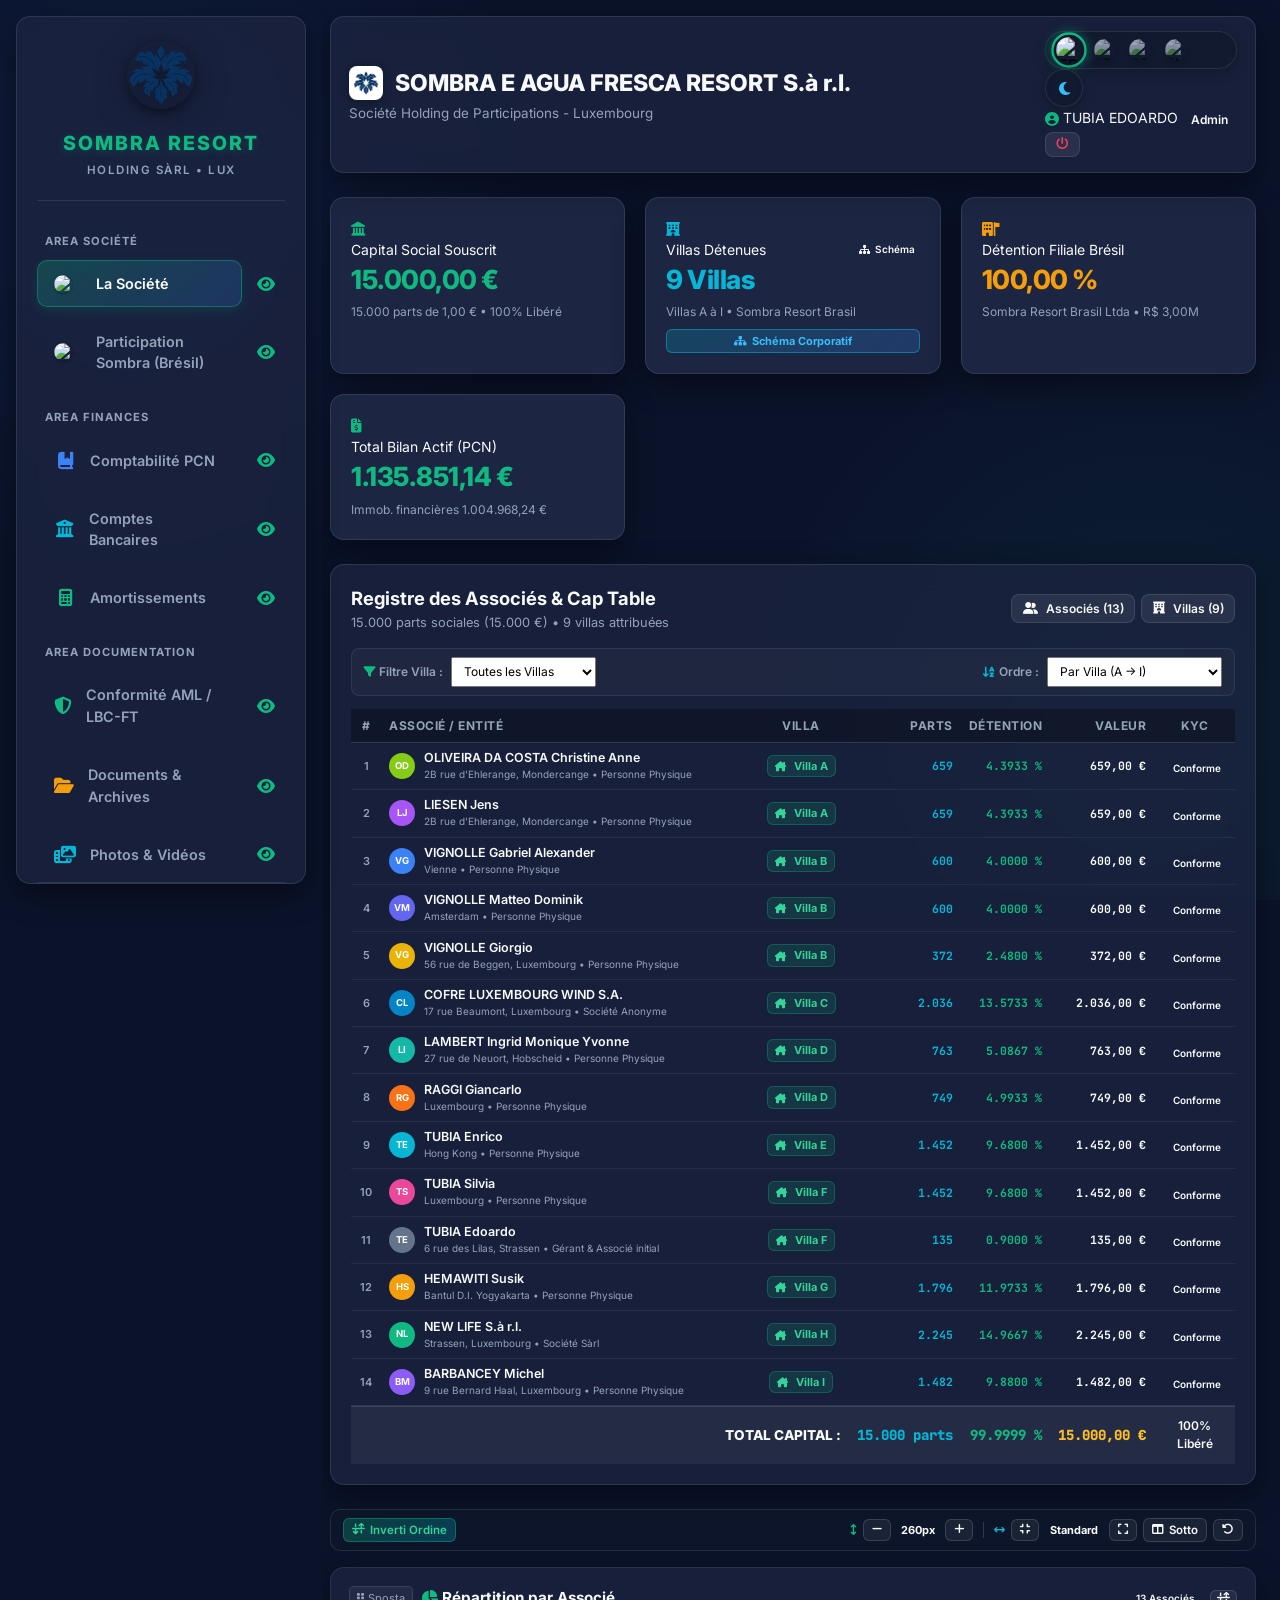
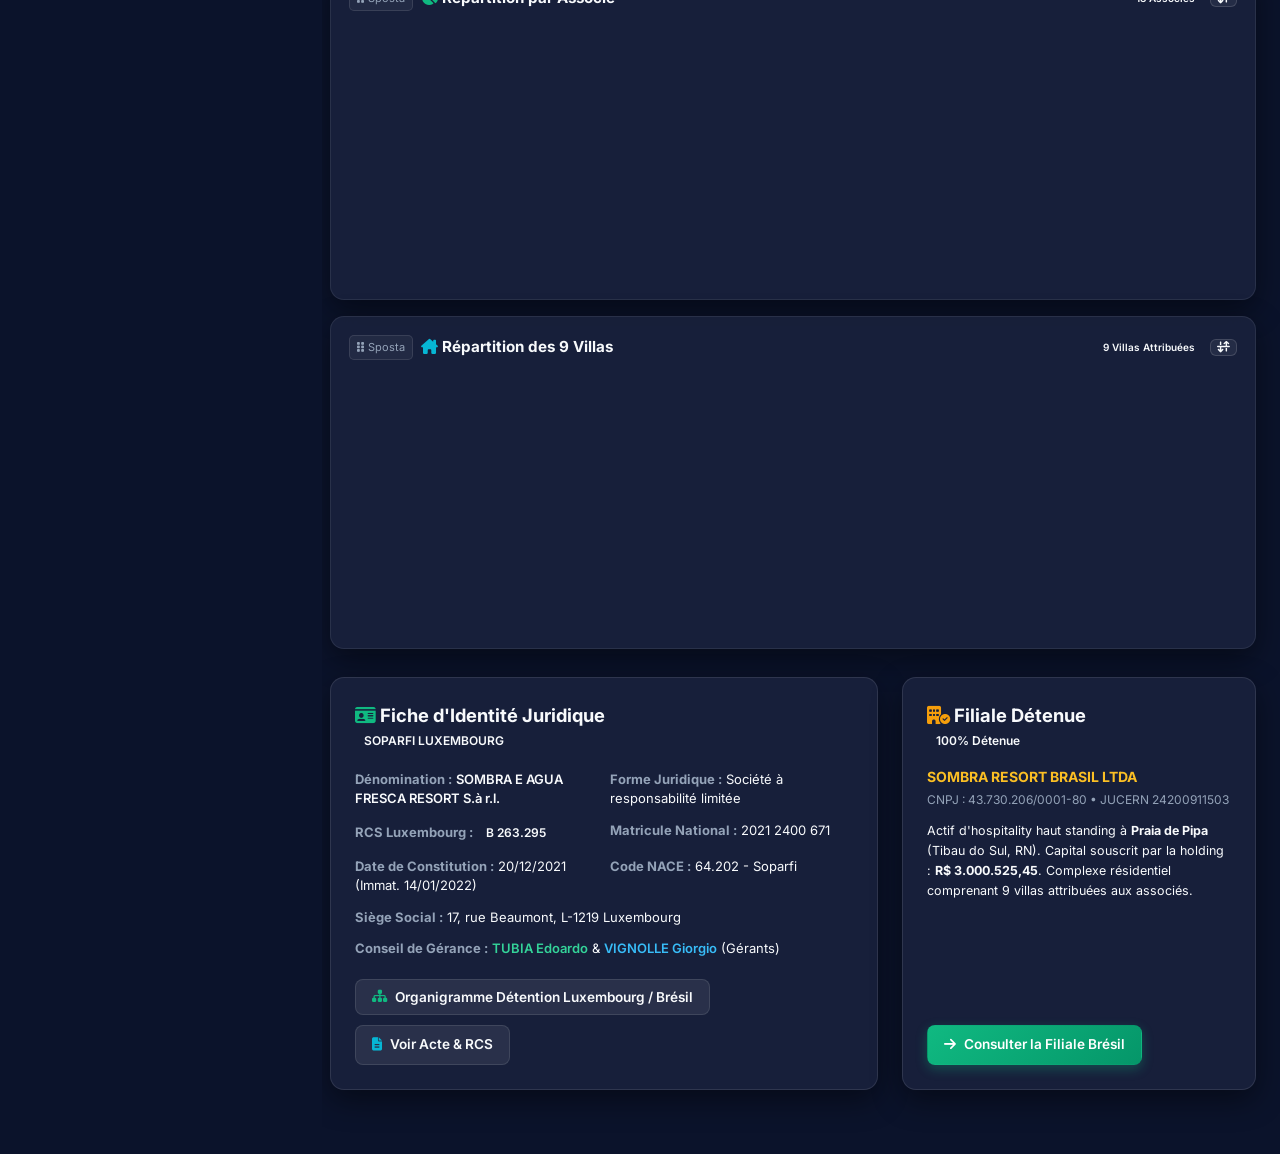
==== index.html @ dbf00328 "Sombra Resort S.à r.l. - Web Edition per GitHub Pages" ====
<!DOCTYPE html>
<html lang="fr">
<head>
        <script>
        (function() {
            try {
                var isLight = localStorage.getItem('sr_theme') === 'light';
                if (isLight) {
                    document.documentElement.classList.add('theme-light');
                } else {
                    document.documentElement.classList.remove('theme-light');
                }
                var obs = new MutationObserver(function() {
                    if (document.body) {
                        if (isLight) document.body.classList.add('theme-light');
                        else document.body.classList.remove('theme-light');
                        obs.disconnect();
                    }
                });
                obs.observe(document.documentElement, { childList: true });
            } catch(e) {}
        })();
    </script>
    <meta charset="UTF-8">
    <meta name="viewport" content="width=device-width, initial-scale=1.0">
    <title>SOMBRA RESORT Sàrl - Holding de Participations</title>
    <!-- Google Fonts -->
    <link href="https://fonts.googleapis.com/css2?family=Inter:wght@300;400;500;600;700;800&family=JetBrains+Mono:wght@400;500;600;700&display=swap" rel="stylesheet">
    <!-- FontAwesome Icons -->
    <link rel="stylesheet" href="https://cdnjs.cloudflare.com/ajax/libs/font-awesome/6.4.0/css/all.min.css">
    <!-- Chart.js -->
    <script src="https://cdn.jsdelivr.net/npm/chart.js"></script>
    <!-- Stylesheet -->
    <link rel="stylesheet" href="style.css?v=20261023g">
    <!-- Auth Guard -->
    <script src="auth.js?v=20261023g"></script>
    <link rel="shortcut icon" href="brand_assets/favicon.ico?v=palma" type="image/x-icon">
    <link rel="apple-touch-icon" href="brand_assets/apple-touch-icon.png?v=palma">
</head>
<body>
    <div class="app-container">
        <!-- Sidebar Navigation -->
        <aside class="sidebar glass-panel">
            <div class="logo-container">
                <a href="index.html" style="text-decoration: none; display: flex; flex-direction: column; align-items: center;">
                    <img src="brand_assets/sombra_palma_solo.png?v=palma" alt="Logo Sombra Resort" class="logo-img" style="border-radius: 50%; box-shadow: 0 4px 12px rgba(0,0,0,0.4); width: 68px; height: 68px;">
                    <div class="logo-title" style="letter-spacing: 2px; margin-top: 8px;">SOMBRA RESORT</div>
                    <div class="logo-subtitle">Holding Sàrl • Lux</div>
                </a>
            </div>

            <nav class="nav-menu">
                <!-- AREA SOCIÉTÉ -->
                <div class="nav-section-title" data-i18n="nav_section_societe">AREA SOCIÉTÉ</div>
                <div class="nav-item-container" data-page="index.html">
                    <a href="index.html" class="nav-item active">
                        <img src="https://flagcdn.com/w40/lu.png" alt="Luxembourg" class="menu-flag-icon">
                        <span data-i18n="nav_societe">La Société</span>
                    </a>
                    <button type="button" class="nav-eye-toggle-btn nav-eye-active" title="Visible Utilisateur" onclick="togglePageVisibility('index.html', event)">
                        <i class="fa-solid fa-eye" style="color: #10b981;"></i>
                    </button>
                </div>
                                                <div class="nav-item-container" data-page="partecipazioni.html">
                    <a href="partecipazioni.html" class="nav-item ">
                        <img src="https://flagcdn.com/w40/br.png" alt="Brésil" class="menu-flag-icon">
                        <span data-i18n="nav_partecipazioni">Participation Sombra (Brésil)</span>
                    </a>
                    <button type="button" class="nav-eye-toggle-btn nav-eye-active" title="Visible Utilisateur" onclick="togglePageVisibility('partecipazioni.html', event)">
                        <i class="fa-solid fa-eye" style="color: #10b981;"></i>
                    </button>
                </div>

                <!-- AREA FINANCES -->
                <div class="nav-section-title" data-i18n="nav_section_finances">AREA FINANCES</div>
                <div class="nav-item-container" data-page="contabilita.html">
                    <a href="contabilita.html" class="nav-item">
                        <i class="fa-solid fa-book-bookmark text-blue"></i>
                        <span data-i18n="nav_contabilita">Comptabilité PCN</span>
                    </a>
                    <button type="button" class="nav-eye-toggle-btn nav-eye-active" title="Visible Utilisateur" onclick="togglePageVisibility('contabilita.html', event)">
                        <i class="fa-solid fa-eye" style="color: #10b981;"></i>
                    </button>
                </div>
                <div class="nav-item-container" data-page="banca.html">
                    <a href="banca.html" class="nav-item">
                        <i class="fa-solid fa-building-columns text-cyan"></i>
                        <span data-i18n="nav_banca">Comptes Bancaires</span>
                    </a>
                    <button type="button" class="nav-eye-toggle-btn nav-eye-active" title="Visible Utilisateur" onclick="togglePageVisibility('banca.html', event)">
                        <i class="fa-solid fa-eye" style="color: #10b981;"></i>
                    </button>
                </div>
                <div class="nav-item-container" data-page="ammortamenti.html">
                    <a href="ammortamenti.html" class="nav-item">
                        <i class="fa-solid fa-calculator text-emerald"></i>
                        <span data-i18n="nav_ammortamenti">Amortissements</span>
                    </a>
                    <button type="button" class="nav-eye-toggle-btn nav-eye-active" title="Visible Utilisateur" onclick="togglePageVisibility('ammortamenti.html', event)">
                        <i class="fa-solid fa-eye" style="color: #10b981;"></i>
                    </button>
                </div>

                <!-- AREA DOCUMENTATION -->
                <div class="nav-section-title" data-i18n="nav_section_documentation">AREA DOCUMENTATION</div>
                <div class="nav-item-container" data-page="aml.html">
                    <a href="aml.html" class="nav-item">
                        <i class="fa-solid fa-shield-halved text-emerald"></i>
                        <span data-i18n="nav_aml">Conformité AML</span>
                    </a>
                    <button type="button" class="nav-eye-toggle-btn nav-eye-active" title="Visible Utilisateur" onclick="togglePageVisibility('aml.html', event)">
                        <i class="fa-solid fa-eye" style="color: #10b981;"></i>
                    </button>
                </div>
                <div class="nav-item-container" data-page="documenti.html">
                    <a href="documenti.html" class="nav-item">
                        <i class="fa-solid fa-folder-open text-amber"></i>
                        <span data-i18n="nav_documenti">Documents & Archives</span>
                    </a>
                    <button type="button" class="nav-eye-toggle-btn nav-eye-active" title="Visible Utilisateur" onclick="togglePageVisibility('documenti.html', event)">
                        <i class="fa-solid fa-eye" style="color: #10b981;"></i>
                    </button>
                </div>
                <div class="nav-item-container" data-page="media.html">
                    <a href="media.html" class="nav-item">
                        <i class="fa-solid fa-photo-film text-cyan"></i>
                        <span data-i18n="nav_media">Photos & Vidéos</span>
                    </a>
                    <button type="button" class="nav-eye-toggle-btn nav-eye-active" title="Visible Utilisateur" onclick="togglePageVisibility('media.html', event)">
                        <i class="fa-solid fa-eye" style="color: #10b981;"></i>
                    </button>
                </div>
            </nav>

            <div class="sidebar-footer">
                <div class="footer-meta">
                    <span data-i18n="last_update">Mise à jour :</span>
                    <strong id="sidebar-updated-at">23/10/2026</strong>
                </div>
                <button class="btn btn-secondary btn-block" style="margin-top: 10px;" onclick="openUsersModal()">
                    <i class="fa-solid fa-users-gear"></i> Sécurité & Accès
                </button>
            </div>
        </aside>

        <!-- Main Content Area -->
        <main class="main-content">
            <!-- Header Topbar -->
            <header class="topbar glass-panel">
                <div class="topbar-left">
                    <button id="sidebar-toggle-btn" class="sidebar-toggle-btn" title="Menu (Échap)" onclick="toggleSidebar()">
                        <i class="fa-solid fa-bars"></i>
                    </button>
                    <div class="page-title-box">
                        <h1 class="page-title">
                            <img src="brand_assets/sombra_palma_solo.png?v=palma" alt="Logo Sombra Resort" class="topbar-page-logo">
                            <span>SOMBRA E AGUA FRESCA RESORT S.à r.l.</span>
                        </h1>
                        <div class="page-subtitle" data-i18n="header_holding_subtitle">Société Holding de Participations - Luxembourg</div>
                    </div>
                </div>

                <div class="topbar-right">
                    <!-- Improved Flag Language Selector -->
                    <div class="lang-selector">
                        <button class="lang-btn active" data-lang="fr" onclick="setLanguage('fr')" title="Français">
                            <img src="https://flagcdn.com/w40/fr.png" alt="FR">
                        </button>
                        <button class="lang-btn" data-lang="it" onclick="setLanguage('it')" title="Italiano">
                            <img src="https://flagcdn.com/w40/it.png" alt="IT">
                        </button>
                        <button class="lang-btn" data-lang="pt" onclick="setLanguage('pt')" title="Português">
                            <img src="https://flagcdn.com/w40/br.png" alt="PT">
                        </button>
                        <button class="lang-btn" data-lang="en" onclick="setLanguage('en')" title="English">
                            <img src="https://flagcdn.com/w40/gb.png" alt="EN">
                        </button>
                    </div>

                    <!-- Improved Light / Dark Theme Button -->
                    <button class="theme-toggle-btn" id="theme-toggle-btn" onclick="toggleTheme()" title="Basculer Mode Clair/Sombre">
                        <i class="fa-solid fa-moon"></i>
                    </button>

                    <!-- User status -->
                    <div id="header-user-display" class="user-badge" style="cursor: pointer;" onclick="openUsersModal()"></div>

                    <!-- Logout -->
                    <button class="btn btn-secondary btn-sm" onclick="logoutUser()">
                        <i class="fa-solid fa-power-off text-rose"></i>
                    </button>
                </div>
            </header>

            <!-- KPI Dashboard Summary Cards -->
            <div class="kpi-grid">
                <div class="kpi-card glass-panel">
                    <div class="kpi-icon-wrap bg-emerald-glow">
                        <i class="fa-solid fa-landmark text-emerald"></i>
                    </div>
                    <div class="kpi-content">
                        <div class="kpi-label" data-i18n="stats_capital">Capital Social Souscrit</div>
                        <div class="kpi-value text-emerald">15.000,00 €</div>
                        <div class="kpi-sub">15.000 parts de 1,00 € • 100% Libéré</div>
                    </div>
                </div>

                <div class="kpi-card glass-panel" style="cursor: pointer;" onclick="openSchemaSocietarioModal()" title="Cliquer pour afficher le Schéma Corporatif">
                    <div class="kpi-icon-wrap bg-blue-glow">
                        <i class="fa-solid fa-hotel text-cyan"></i>
                    </div>
                    <div class="kpi-content" style="flex: 1;">
                        <div style="display: flex; justify-content: space-between; align-items: center;">
                            <div class="kpi-label" data-i18n="stats_villas">Villas Détenues (Attribuées)</div>
                            <span class="badge badge-blue" style="font-size: 10px; padding: 1px 5px;"><i class="fa-solid fa-sitemap"></i> Schéma</span>
                        </div>
                        <div class="kpi-value text-cyan">9 Villas</div>
                        <div class="kpi-sub" style="margin-bottom: 2px;">Villas A à I • Sombra Resort Brasil</div>
                        <button type="button" class="btn-kpi-schema" onclick="event.stopPropagation(); openSchemaSocietarioModal();" title="Ouvrir le Schéma Corporatif & Détention">
                            <i class="fa-solid fa-sitemap"></i> Schéma Corporatif
                        </button>
                    </div>
                </div>

                <div class="kpi-card glass-panel">
                    <div class="kpi-icon-wrap bg-amber-glow">
                        <i class="fa-solid fa-building-flag text-amber"></i>
                    </div>
                    <div class="kpi-content">
                        <div class="kpi-label" data-i18n="stats_filiale">Participation Filiale Brésil</div>
                        <div class="kpi-value text-amber">100,00 %</div>
                        <div class="kpi-sub">Sombra Resort Brasil Ltda • R$ 3,00M</div>
                    </div>
                </div>

                <div class="kpi-card glass-panel">
                    <div class="kpi-icon-wrap bg-purple-glow">
                        <i class="fa-solid fa-file-invoice-dollar text-emerald"></i>
                    </div>
                    <div class="kpi-content">
                        <div class="kpi-label" data-i18n="stats_actif">Total Actif du Bilan PCN</div>
                        <div class="kpi-value text-emerald">1.135.851,14 €</div>
                        <div class="kpi-sub">Immob. financières 1.004.968,24 €</div>
                    </div>
                </div>
            </div>

            <!-- MAIN SECTION: Side by Side Cap Table (Left) and Charts (Right) -->
            <div class="societe-main-grid" id="societe-main-grid">
                <!-- LEFT COLUMN: Cap Table -->
                <div class="glass-panel" style="padding: 1.25rem;">
                    <div style="display: flex; justify-content: space-between; align-items: center; margin-bottom: 1rem; flex-wrap: wrap; gap: 0.75rem;">
                        <div>
                            <h2 style="font-size: 1.15rem; color: var(--text-main);" data-i18n="cap_table_title">Registre des Associés & Cap Table</h2>
                            <div style="font-size: 0.8rem; color: var(--text-muted);">15.000 parts sociales (15.000 €) • 9 villas attribuées</div>
                        </div>

                        <div style="display: flex; gap: 6px;">
                            <button id="tab-btn-partners" class="btn btn-secondary active" style="padding: 0.35rem 0.65rem; font-size: 12px;" onclick="switchCapTableView('partners')">
                                <i class="fa-solid fa-user-group"></i> Associés (13)
                            </button>
                            <button id="tab-btn-villas" class="btn btn-secondary" style="padding: 0.35rem 0.65rem; font-size: 12px;" onclick="switchCapTableView('villas')">
                                <i class="fa-solid fa-hotel"></i> Villas (9)
                            </button>
                        </div>
                    </div>

                    <!-- Table View: Partners (Tight layout without wasted space) -->
                    <!-- Toolbar Filtro e Ordinamento per Villa -->
                    <div style="display: flex; justify-content: space-between; align-items: center; margin-bottom: 0.85rem; flex-wrap: wrap; gap: 8px; background: rgba(255, 255, 255, 0.03); padding: 8px 12px; border-radius: 8px; border: 1px solid rgba(255, 255, 255, 0.08);">
                        <div style="display: flex; align-items: center; gap: 8px; flex-wrap: wrap;">
                            <span style="font-size: 12px; color: var(--text-muted); font-weight: 600;"><i class="fa-solid fa-filter text-emerald"></i> Filtre Villa :</span>
                            <select id="select-villa-filter" class="form-control" style="width: 145px; font-size: 12px; padding: 4px 8px; height: 30px;" onchange="onVillaFilterChange(this.value)">
                                <option value="ALL" selected>Toutes les Villas</option>
                                <option value="Villa A">Villa A (2)</option>
                                <option value="Villa B">Villa B (3)</option>
                                <option value="Villa C">Villa C (1)</option>
                                <option value="Villa D">Villa D (2)</option>
                                <option value="Villa E">Villa E (1)</option>
                                <option value="Villa F">Villa F (2)</option>
                                <option value="Villa G">Villa G (1)</option>
                                <option value="Villa H">Villa H (1)</option>
                                <option value="Villa I">Villa I (1)</option>
                            </select>
                        </div>
                        <div style="display: flex; align-items: center; gap: 8px;">
                            <span style="font-size: 12px; color: var(--text-muted); font-weight: 600;"><i class="fa-solid fa-arrow-down-a-z text-cyan"></i> Ordre :</span>
                            <select id="select-partner-sort" class="form-control" style="width: 175px; font-size: 12px; padding: 4px 8px; height: 30px;" onchange="onPartnerSortChange(this.value)">
                                <option value="villa" selected>Par Villa (A → I)</option>
                                <option value="pct">Par Quota % (Décroissant)</option>
                                <option value="name">Par Nom (A → Z)</option>
                            </select>
                        </div>
                    </div>

                    <div id="partners-table-container" class="table-responsive">
                        <table class="data-table table-tight">
                            <thead>
                                <tr>
                                    <th style="width: 30px;" class="text-center">#</th>
                                    <th>Associé / Entité</th>
                                    <th class="text-center" style="width: 95px;">Villa</th>
                                    <th class="text-right" style="width: 70px;">Parts</th>
                                    <th class="text-right" style="width: 75px;">Détention</th>
                                    <th class="text-right" style="width: 80px;">Valeur</th>
                                    <th class="text-center" style="width: 75px;">KYC</th>
                                </tr>
                            </thead>
                            <tbody id="partners-table-body"></tbody>
                            <tfoot id="partners-table-total"></tfoot>
                        </table>
                    </div>

                    <!-- Table View: Villas -->
                    <div id="villas-table-container" class="table-responsive" style="display: none;">
                        <table class="data-table table-tight">
                            <thead>
                                <tr>
                                    <th style="width: 80px;" class="text-center">Villa</th>
                                    <th>Propriétaire(s) Associé(s)</th>
                                    <th class="text-right" style="width: 90px;">Parts Total</th>
                                    <th class="text-right" style="width: 85px;">% Capital</th>
                                    <th class="text-center" style="width: 80px;">Statut</th>
                                </tr>
                            </thead>
                            <tbody id="villas-table-body"></tbody>
                        </table>
                    </div>
                </div>

                <!-- RIGHT COLUMN: Charts Container with Drag & Drop and Resizing -->
                <div id="charts-main-column" class="charts-column-container">
                    <!-- Charts Interactive Toolbar -->
                    <div class="charts-toolbar">
                        <div class="charts-toolbar-group">
                            <button type="button" class="charts-toolbar-btn btn-accent" onclick="invertChartsOrder()" title="Inverti la posizione dei due grafici">
                                <i class="fa-solid fa-arrow-down-up-across-line"></i> Inverti Ordine
                            </button>
                        </div>

                        <!-- Resizing Controls (Vertical Height & Horizontal Width) -->
                        <div class="charts-toolbar-group">
                            <span style="font-size: 11px; color: var(--text-muted); font-weight: 600;" title="Altezza Grafici">
                                <i class="fa-solid fa-arrows-up-down text-emerald"></i>
                            </span>
                            <button type="button" class="charts-toolbar-btn" onclick="adjustChartsHeight(-30)" title="Riduci altezza grafici">
                                <i class="fa-solid fa-minus"></i>
                            </button>
                            <span id="chart-height-indicator" style="font-size: 11px; font-weight: 700; min-width: 42px; text-align: center; color: var(--text-main);">260px</span>
                            <button type="button" class="charts-toolbar-btn" onclick="adjustChartsHeight(+30)" title="Aumenta altezza grafici">
                                <i class="fa-solid fa-plus"></i>
                            </button>

                            <span style="display: inline-block; width: 1px; height: 16px; background: rgba(255,255,255,0.15); margin: 0 4px;"></span>

                            <span style="font-size: 11px; color: var(--text-muted); font-weight: 600;" title="Larghezza Grafici">
                                <i class="fa-solid fa-arrows-left-right text-cyan"></i>
                            </span>
                            <button type="button" class="charts-toolbar-btn" onclick="cycleChartsWidth(-1)" title="Riduci larghezza colonna grafici">
                                <i class="fa-solid fa-compress"></i>
                            </button>
                            <span id="chart-width-indicator" style="font-size: 11px; font-weight: 700; min-width: 58px; text-align: center; color: var(--text-main);">Standard</span>
                            <button type="button" class="charts-toolbar-btn" onclick="cycleChartsWidth(+1)" title="Allarga colonna grafici">
                                <i class="fa-solid fa-expand"></i>
                            </button>

                            <button type="button" id="btn-toggle-stack" class="charts-toolbar-btn" onclick="toggleStackedChartsLayout()" title="Disponi grafici sotto la tabella (100% larghezza affiancati)">
                                <i class="fa-solid fa-table-columns"></i> Sotto
                            </button>

                            <button type="button" class="charts-toolbar-btn" onclick="resetChartsSizing()" title="Ripristina dimensioni e layout standard">
                                <i class="fa-solid fa-rotate-left"></i>
                            </button>
                        </div>
                    </div>

                    <!-- Donut Chart 1: Par Associé -->
                    <div id="card-chart-partners" class="glass-panel chart-draggable-card" draggable="true" data-card-id="card-chart-partners">
                        <div class="chart-card-header">
                            <div style="display: flex; align-items: center; gap: 8px;">
                                <div class="chart-drag-handle" title="Trascina per spostare o invertire">
                                    <i class="fa-solid fa-grip-vertical"></i> Sposta
                                </div>
                                <h3 style="font-size: 0.95rem; color: var(--text-main); font-weight: 700; margin: 0;">
                                    <i class="fa-solid fa-chart-pie text-emerald"></i> Répartition par Associé
                                </h3>
                            </div>
                            <div style="display: flex; align-items: center; gap: 6px;">
                                <span class="badge badge-emerald" style="font-size: 10px;">13 Associés</span>
                                <button type="button" class="charts-toolbar-btn" onclick="invertChartsOrder()" title="Inverti posizione con l'altro grafico" style="padding: 2px 6px;">
                                    <i class="fa-solid fa-arrow-down-up-across-line"></i>
                                </button>
                            </div>
                        </div>
                        <div class="chart-canvas-wrapper" style="position: relative; height: 260px;">
                            <canvas id="capTableDonutChart"></canvas>
                        </div>
                        <div class="chart-corner-resizer" title="Trascina per allargare o ridimensionare in altezza">
                            <i class="fa-solid fa-arrow-down-right-and-arrow-up-left-from-center"></i>
                        </div>
                    </div>

                    <!-- Donut Chart 2: Par Villa -->
                    <div id="card-chart-villas" class="glass-panel chart-draggable-card" draggable="true" data-card-id="card-chart-villas">
                        <div class="chart-card-header">
                            <div style="display: flex; align-items: center; gap: 8px;">
                                <div class="chart-drag-handle" title="Trascina per spostare o invertire">
                                    <i class="fa-solid fa-grip-vertical"></i> Sposta
                                </div>
                                <h3 style="font-size: 0.95rem; color: var(--text-main); font-weight: 700; margin: 0;">
                                    <i class="fa-solid fa-house-chimney text-cyan"></i> Répartition des 9 Villas
                                </h3>
                            </div>
                            <div style="display: flex; align-items: center; gap: 6px;">
                                <span class="badge badge-blue" style="font-size: 10px;">9 Villas Attribuées</span>
                                <button type="button" class="charts-toolbar-btn" onclick="invertChartsOrder()" title="Inverti posizione con l'altro grafico" style="padding: 2px 6px;">
                                    <i class="fa-solid fa-arrow-down-up-across-line"></i>
                                </button>
                            </div>
                        </div>
                        <div class="chart-canvas-wrapper" style="position: relative; height: 260px;">
                            <canvas id="villasDonutChart"></canvas>
                        </div>
                        <div class="chart-corner-resizer" title="Trascina per allargare o ridimensionare in altezza">
                            <i class="fa-solid fa-arrow-down-right-and-arrow-up-left-from-center"></i>
                        </div>
                    </div>
                </div>
            </div>

            <!-- LOWER SECTION: Fiche d'Identité Juridique & Filiale Détenue (Moved below the table & charts) -->
            <div style="display: grid; grid-template-columns: 1.55fr 1fr; gap: 1.5rem; margin-bottom: 2rem;">
                <!-- Fiche d'Identité Juridique -->
                <div class="glass-panel" style="padding: 1.5rem;">
                    <div class="section-header" style="margin-bottom: 1rem;">
                        <h2 style="font-size: 1.15rem; color: var(--text-main);"><i class="fa-solid fa-id-card text-emerald"></i> Fiche d'Identité Juridique</h2>
                        <span class="badge badge-emerald">SOPARFI LUXEMBOURG</span>
                    </div>

                    <div style="display: grid; grid-template-columns: 1fr 1fr; gap: 12px; font-size: 13px;">
                        <div><strong style="color: var(--text-muted);">Dénomination :</strong> <span style="font-weight: 600; color: var(--text-main);">SOMBRA E AGUA FRESCA RESORT S.à r.l.</span></div>
                        <div><strong style="color: var(--text-muted);">Forme Juridique :</strong> <span>Société à responsabilité limitée</span></div>
                        <div><strong style="color: var(--text-muted);">RCS Luxembourg :</strong> <span class="badge badge-blue">B 263.295</span></div>
                        <div><strong style="color: var(--text-muted);">Matricule National :</strong> <span>2021 2400 671</span></div>
                        <div><strong style="color: var(--text-muted);">Date de Constitution :</strong> <span>20/12/2021 (Immat. 14/01/2022)</span></div>
                        <div><strong style="color: var(--text-muted);">Code NACE :</strong> <span>64.202 - Soparfi</span></div>
                        <div style="grid-column: span 2;"><strong style="color: var(--text-muted);">Siège Social :</strong> <span>17, rue Beaumont, L-1219 Luxembourg</span></div>
                        <div style="grid-column: span 2;"><strong style="color: var(--text-muted);">Conseil de Gérance :</strong> <span style="color: #34d399; font-weight: 600;">TUBIA Edoardo</span> & <span style="color: #38bdf8; font-weight: 600;">VIGNOLLE Giorgio</span> (Gérants)</div>
                    </div>

                    <div style="margin-top: 1.25rem; display: flex; gap: 10px; flex-wrap: wrap;">
                        <button class="btn btn-secondary" onclick="openSchemaSocietarioModal()">
                            <i class="fa-solid fa-sitemap text-emerald"></i> Organigramme Détention Luxembourg / Brésil
                        </button>
                        <a href="documenti.html" class="btn btn-secondary">
                            <i class="fa-solid fa-file-lines text-cyan"></i> Voir Acte & RCS
                        </a>
                    </div>
                </div>

                <!-- Filiale Détenue -->
                <div class="glass-panel" style="padding: 1.5rem; display: flex; flex-direction: column; justify-content: space-between;">
                    <div>
                        <div class="section-header" style="margin-bottom: 0.75rem;">
                            <h2 style="font-size: 1.15rem; color: var(--text-main);"><i class="fa-solid fa-building-circle-check text-amber"></i> Filiale Détenue</h2>
                            <span class="badge badge-amber">100% Détenue</span>
                        </div>
                        <div style="font-weight: 700; color: #fbbf24; font-size: 14px; margin-bottom: 4px;">SOMBRA RESORT BRASIL LTDA</div>
                        <div style="font-size: 12px; color: var(--text-muted); margin-bottom: 12px;">CNPJ : 43.730.206/0001-80 • JUCERN 24200911503</div>
                        <div style="font-size: 12.5px; line-height: 1.6; color: var(--text-main);">
                            Actif d'hospitality haut standing à <strong>Praia de Pipa</strong> (Tibau do Sul, RN). 
                            Capital souscrit par la holding : <strong>R$ 3.000.525,45</strong>. 
                            Complexe résidentiel comprenant 9 villas attribuées aux associés.
                        </div>
                    </div>
                    <div style="margin-top: 1rem;">
                        <a href="partecipazioni.html" class="btn btn-primary btn-block">
                            <i class="fa-solid fa-arrow-right"></i> Consulter la Filiale Brésil
                        </a>
                    </div>
                </div>
            </div>
        </main>
    </div>

    <!-- Modal: Corporate Organigramme Full Screen Overlay -->
    <div id="schemaSocietarioModal" class="modal-backdrop" style="display: none;" onclick="onSchemaBackdropClick(event)">
        <div class="modal-card glass-panel" style="max-width: 1100px; width: 96%; max-height: 92vh;">
            <div class="modal-header" style="padding: 1rem 1.5rem; display: flex; justify-content: space-between; align-items: center;">
                <div>
                    <h3 style="font-size: 1.15rem; font-weight: 800; margin: 0; display: flex; align-items: center; gap: 8px;">
                        <i class="fa-solid fa-sitemap text-emerald"></i>
                        <span>Schéma Corporatif & Détention Internationale</span>
                    </h3>
                    <div style="font-size: 12px; color: var(--text-muted); margin-top: 2px;">
                        Structure corporative et participative : Holding Luxembourg • Filiale Brésil • S.C.P. • Copropriété
                    </div>
                </div>
                <div style="display: flex; align-items: center; gap: 10px;">
                    <span class="schema-hint-pill"><i class="fa-solid fa-arrow-pointer text-amber"></i> Survolez une entité pour afficher les associés et détails</span>
                    <button type="button" class="btn-icon" onclick="closeSchemaSocietarioModal()" title="Fermer (Échap)" style="font-size: 1.1rem; width: 32px; height: 32px; display: inline-flex; align-items: center; justify-content: center; border-radius: 6px; cursor: pointer;">
                        <i class="fa-solid fa-xmark"></i>
                    </button>
                </div>
            </div>

            <div class="modal-body" style="padding: 1.5rem; overflow-y: auto;">
                <!-- Main Diagram Canvas Grid -->
                <div class="org-diagram-canvas">
                    <!-- TOP ROW -->
                    <div class="org-row org-row-top">
                        <!-- Left Top: J.M. Empreendimentos -->
                        <div class="org-col org-col-left">
                            <div class="org-node-card org-node-jm" tabindex="0">
                                <div class="org-node-header">
                                    <div class="org-node-title">J.M. Empreendimentos Imobiliarios e Hoteleiros LTDA</div>
                                    <img src="https://flagcdn.com/w40/br.png" alt="Brasil" class="org-flag">
                                </div>
                                <div class="org-node-country">Brésil</div>
                                <div class="org-node-cnpj">CNPJ: 07.059.083/0001-33</div>
                                <div class="org-node-role role-ostensivo">Socio OSTENSIVO 40%</div>
                                <div class="org-node-hint-pill"><i class="fa-solid fa-arrow-pointer"></i> Survoler pour les détails de l'associé</div>

                                <!-- Hover Popup: J.M. Details -->
                                <div class="org-hover-popup popup-jm">
                                    <div class="popup-header">
                                        <i class="fa-solid fa-hotel text-amber"></i> J.M. Empreendimentos Imobiliarios e Hoteleiros LTDA
                                    </div>
                                    <div class="popup-body">
                                        <div class="popup-row"><strong>Pays :</strong> <span>Brésil 🇧🇷</span></div>
                                        <div class="popup-row"><strong>CNPJ :</strong> <span>07.059.083/0001-33</span></div>
                                        <div class="popup-row"><strong>Rôle dans la S.C.P. :</strong> <span class="badge badge-amber">Associé Gérant Ostensible (40%)</span></div>
                                        <div class="popup-row"><strong>Activité :</strong> <span>Exploitation hôtelière de l'Hôtel Sombra e Água Fresca & Resort</span></div>
                                    </div>
                                </div>
                            </div>
                        </div>

                        <!-- Right Top: Sombra e Agua Fresca Resort Sàrl (Luxembourg) -->
                        <div class="org-col org-col-right">
                            <div class="org-node-card org-node-lux" tabindex="0">
                                <div class="org-node-header">
                                    <div class="org-node-title">Sombra e Agua Fresca Resort Sàrl</div>
                                    <img src="https://flagcdn.com/w40/lu.png" alt="Luxembourg" class="org-flag">
                                </div>
                                <div class="org-node-country">Luxembourg</div>
                                <div class="org-node-cnpj">CNPJ: 08.353.637/0001-73 • RCS B 263.295</div>
                                <div class="org-node-role role-holding">Holding SOPARFI • 100% Contrôle Filiale</div>
                                <div class="org-node-hint-pill"><i class="fa-solid fa-users"></i> Survoler pour le registre des associés (13 Associés)</div>

                                <!-- Hover Popup: Full Cap Table -->
                                <div class="org-hover-popup popup-lux">
                                    <div class="popup-header">
                                        <div style="display: flex; justify-content: space-between; align-items: center;">
                                            <span><i class="fa-solid fa-users-viewfinder text-emerald"></i> Registre des Associés — Sombra e Agua Fresca Resort Sàrl</span>
                                            <span class="badge badge-emerald">15.000 parts (100%)</span>
                                        </div>
                                    </div>
                                    <div class="popup-table-wrap">
                                        <table class="popup-cap-table">
                                            <thead>
                                                <tr>
                                                    <th class="text-right">Shares</th>
                                                    <th class="text-right">%</th>
                                                    <th class="text-center">Villas</th>
                                                    <th>Shareholder</th>
                                                    <th>Country</th>
                                                </tr>
                                            </thead>
                                            <tbody>
                                                <tr>
                                                    <td class="text-right font-mono">659</td>
                                                    <td class="text-right font-mono">4.3933%</td>
                                                    <td class="text-center font-bold text-emerald">A</td>
                                                    <td class="font-bold">CHRISTINE ANNE OLIVEIRA DA COSTA</td>
                                                    <td>Luxembourg</td>
                                                </tr>
                                                <tr>
                                                    <td class="text-right font-mono">659</td>
                                                    <td class="text-right font-mono">4.3933%</td>
                                                    <td class="text-center font-bold text-emerald">A</td>
                                                    <td class="font-bold">JENS LIESEN</td>
                                                    <td>Luxembourg</td>
                                                </tr>
                                                <tr>
                                                    <td class="text-right font-mono">600</td>
                                                    <td class="text-right font-mono">4.0000%</td>
                                                    <td class="text-center font-bold text-cyan">B</td>
                                                    <td class="font-bold">GABRIEL ALEXANDER VIGNOLLE</td>
                                                    <td>Luxembourg</td>
                                                </tr>
                                                <tr>
                                                    <td class="text-right font-mono">600</td>
                                                    <td class="text-right font-mono">4.0000%</td>
                                                    <td class="text-center font-bold text-cyan">B</td>
                                                    <td class="font-bold">MATTEO DOMINIK VIGNOLLE</td>
                                                    <td>Luxembourg</td>
                                                </tr>
                                                <tr>
                                                    <td class="text-right font-mono">372</td>
                                                    <td class="text-right font-mono">2.4800%</td>
                                                    <td class="text-center font-bold text-cyan">B</td>
                                                    <td class="font-bold">GIORGIO VIGNOLLE</td>
                                                    <td>Luxembourg</td>
                                                </tr>
                                                <tr class="highlight-row">
                                                    <td class="text-right font-mono font-bold">2,036</td>
                                                    <td class="text-right font-mono font-bold">13.5733%</td>
                                                    <td class="text-center font-bold text-blue">C</td>
                                                    <td class="font-bold">COFRE LUXEMBOURG WIND S.A.</td>
                                                    <td>Luxembourg</td>
                                                </tr>
                                                <tr>
                                                    <td class="text-right font-mono">749</td>
                                                    <td class="text-right font-mono">4.9933%</td>
                                                    <td class="text-center font-bold text-indigo">D</td>
                                                    <td class="font-bold">GIANCARLO RAGGI</td>
                                                    <td>Luxembourg</td>
                                                </tr>
                                                <tr>
                                                    <td class="text-right font-mono">763</td>
                                                    <td class="text-right font-mono">5.0867%</td>
                                                    <td class="text-center font-bold text-indigo">D</td>
                                                    <td class="font-bold">INGRID MONIQUE YVONNE LAMBERT</td>
                                                    <td>Luxembourg</td>
                                                </tr>
                                                <tr>
                                                    <td class="text-right font-mono">1,452</td>
                                                    <td class="text-right font-mono">9.6800%</td>
                                                    <td class="text-center font-bold text-purple">E</td>
                                                    <td class="font-bold">ENRICO TUBIA</td>
                                                    <td>Hong Kong</td>
                                                </tr>
                                                <tr>
                                                    <td class="text-right font-mono">1,452</td>
                                                    <td class="text-right font-mono">9.6800%</td>
                                                    <td class="text-center font-bold text-fuchsia">F</td>
                                                    <td class="font-bold">SILVIA TUBIA</td>
                                                    <td>Luxembourg</td>
                                                </tr>
                                                <tr>
                                                    <td class="text-right font-mono">135</td>
                                                    <td class="text-right font-mono">0.9000%</td>
                                                    <td class="text-center font-bold text-fuchsia">F</td>
                                                    <td class="font-bold">TUBIA Edoardo</td>
                                                    <td>Luxembourg</td>
                                                </tr>
                                                <tr class="highlight-row">
                                                    <td class="text-right font-mono font-bold">1,796</td>
                                                    <td class="text-right font-mono font-bold">11.9733%</td>
                                                    <td class="text-center font-bold text-amber">G</td>
                                                    <td class="font-bold">SUSIK HEMAWITI</td>
                                                    <td>Indonesia</td>
                                                </tr>
                                                <tr class="highlight-row">
                                                    <td class="text-right font-mono font-bold">2,245</td>
                                                    <td class="text-right font-mono font-bold">14.9670%</td>
                                                    <td class="text-center font-bold text-amber">H</td>
                                                    <td class="font-bold">NEW LIFE Sàrl</td>
                                                    <td>Luxembourg</td>
                                                </tr>
                                                <tr>
                                                    <td class="text-right font-mono">1,482</td>
                                                    <td class="text-right font-mono">9.8800%</td>
                                                    <td class="text-center font-bold text-lime">I</td>
                                                    <td class="font-bold">MICHEL BARBANCEY</td>
                                                    <td>Luxembourg</td>
                                                </tr>
                                            </tbody>
                                            <tfoot>
                                                <tr>
                                                    <td class="text-right font-bold">15,000</td>
                                                    <td class="text-right font-bold">100.00%</td>
                                                    <td class="text-center font-bold">9 Villas</td>
                                                    <td colspan="2" class="font-bold">Total Capital Social Souscrit & Libéré</td>
                                                </tr>
                                            </tfoot>
                                        </table>
                                    </div>
                                </div>
                            </div>
                        </div>
                    </div>

                    <!-- CONNECTOR ARROWS ROW: J.M. -> S.C.P. (Left) and Lux -> Brasil (Right) -->
                    <div class="org-connector-row">
                        <div class="org-connector-cell left">
                            <div class="org-arrow-down">
                                <i class="fa-solid fa-arrow-down text-amber"></i>
                                <span class="connector-label">Participation 40%</span>
                            </div>
                        </div>
                        <div class="org-connector-cell right">
                            <div class="org-arrow-down">
                                <i class="fa-solid fa-arrow-down text-emerald"></i>
                                <span class="connector-label text-emerald">Détention Directe 100%</span>
                            </div>
                        </div>
                    </div>

                    <!-- MIDDLE ROW -->
                    <div class="org-row org-row-mid">
                        <!-- Middle Left: S.C.P. -->
                        <div class="org-col org-col-left">
                            <div class="org-node-card org-node-scp" tabindex="0">
                                <div class="org-node-header">
                                    <div class="org-node-title">S.C.P. - J.M. Empreendimentos Imobiliarios e Hoteleiros</div>
                                    <img src="https://flagcdn.com/w40/br.png" alt="Brasil" class="org-flag">
                                </div>
                                <div class="org-node-subtitle">Sociedade em Conta de Participação</div>
                                <div class="org-node-cnpj">CNPJ: 29.422.944/0001-39</div>
                                <div class="org-node-role role-gestore">GÉRANT DU RESORT</div>
                                <div class="org-node-hint-pill"><i class="fa-solid fa-arrow-pointer"></i> Survoler pour la composition de la S.C.P.</div>

                                <!-- Hover Popup: SCP Details -->
                                <div class="org-hover-popup popup-scp">
                                    <div class="popup-header">
                                        <i class="fa-solid fa-handshake text-purple"></i> Composition de la Sociedade em Conta de Participação (S.C.P.)
                                    </div>
                                    <div class="popup-body">
                                        <div class="popup-row"><strong>CNPJ :</strong> <span>29.422.944/0001-39</span></div>
                                        <div class="popup-row"><strong>Associé Ostensible (40%) :</strong> <span>J.M. Empreendimentos Imobiliarios e Hoteleiros LTDA</span></div>
                                        <div class="popup-row"><strong>Associé Participant (60%) :</strong> <span>Sombra Resort Brasil Sociedade Unipessoal Ltda</span></div>
                                        <div class="popup-row"><strong>Objet & Exploitation :</strong> <span>Exploitation hôtelière de l'ensemble du complexe ; perception des recettes et rétrocession périodique sous forme de dividendes à l'associé participant.</span></div>
                                    </div>
                                </div>
                            </div>
                        </div>

                        <!-- Cross Connector: Sombra Brasil Ltda -> S.C.P. (Socio Partecipante 60%) -->
                        <div class="org-diagonal-connector">
                            <div class="scp-partner-link">
                                <i class="fa-solid fa-arrow-left"></i>
                                <span>Associé PARTICIPANT 60%</span>
                            </div>
                        </div>

                        <!-- Middle Right: Sombra Resort Brasil Ltda -->
                        <div class="org-col org-col-right">
                            <div class="org-node-card org-node-brasil" tabindex="0">
                                <div class="org-node-header">
                                    <div class="org-node-title">Sombra Resort Brasil Sociedade Unipessoal Ltda</div>
                                    <img src="https://flagcdn.com/w40/br.png" alt="Brasil" class="org-flag">
                                </div>
                                <div class="org-node-country">Brésil</div>
                                <div class="org-node-cnpj">CNPJ: 43.730.206/0001-80 • JUCERN 24200911503</div>
                                <div class="org-node-role role-brasil">Associé PARTICIPANT 60% (dans la S.C.P.)</div>
                                <div class="org-node-hint-pill"><i class="fa-solid fa-arrow-pointer"></i> Survoler pour les détails de la filiale</div>

                                <!-- Hover Popup: Brasil Ltda Details -->
                                <div class="org-hover-popup popup-brasil">
                                    <div class="popup-header">
                                        <i class="fa-solid fa-building-flag text-cyan"></i> Sombra Resort Brasil Sociedade Unipessoal Ltda
                                    </div>
                                    <div class="popup-body">
                                        <div class="popup-row"><strong>Associé Unique (100%) :</strong> <span>Sombra e Agua Fresca Resort Sàrl (Luxembourg)</span></div>
                                        <div class="popup-row"><strong>Capital Souscrit :</strong> <span class="font-mono text-emerald font-bold">R$ 3.000.525,45 (100%)</span></div>
                                        <div class="popup-row"><strong>Administrateur au Brésil :</strong> <span>Edoardo Tubia</span></div>
                                        <div class="popup-row"><strong>Détention Copropriété :</strong> <span>90% (9 Villas : A à I)</span></div>
                                        <div class="popup-row"><strong>Participation S.C.P. :</strong> <span>60% Associé Participant</span></div>
                                    </div>
                                </div>
                            </div>
                        </div>
                    </div>

                    <!-- CONNECTOR ROW TO CONDOMINIO -->
                    <div class="org-connector-to-condo">
                        <div class="connector-gestore">
                            <i class="fa-solid fa-arrow-down text-purple"></i>
                            <span>GÉRANT</span>
                        </div>
                        <div class="connector-90pct">
                            <i class="fa-solid fa-arrow-down text-cyan"></i>
                            <span class="text-cyan font-bold">90% Copropriété</span>
                        </div>
                        <div class="connector-10pct">
                            <i class="fa-solid fa-arrow-left text-blue"></i>
                            <span class="text-blue font-bold">10% Copropriété</span>
                        </div>
                    </div>

                    <!-- BOTTOM ROW: Condominio & Lorisi/Panzetti -->
                    <div class="org-row org-row-bottom">
                        <!-- Bottom Left: Condominio Sombra Resort Brasil -->
                        <div class="org-col org-col-condo">
                            <div class="org-node-card org-node-condo" tabindex="0">
                                <div class="condo-icon-box">
                                    <i class="fa-solid fa-house-chimney"></i>
                                </div>
                                <div class="condo-details" style="flex: 1;">
                                    <div class="org-node-title condo-title">CONDOMINIO SOMBRA RESORT BRASIL</div>
                                    <div class="condo-sub">Praia de Pipa • Tibau do Sul (RN) • 10 Villas</div>
                                    <div class="condo-split">
                                        <span class="badge badge-emerald">90% Sombra Resort Brasil Ltda (9 Villas)</span>
                                        <span class="badge badge-blue">10% Lorisi - Panzetti (1 Villa)</span>
                                    </div>
                                </div>
                                <div class="org-node-hint-pill"><i class="fa-solid fa-arrow-pointer"></i> Détails de l'actif</div>

                                <!-- Hover Popup: Condominio -->
                                <div class="org-hover-popup popup-condo">
                                    <div class="popup-header">
                                        <i class="fa-solid fa-house-chimney text-emerald"></i> Condominio Sombra Resort Brasil
                                    </div>
                                    <div class="popup-body">
                                        <div class="popup-row"><strong>Localisation :</strong> <span>Praia de Pipa, Tibau do Sul (Rio Grande do Norte, Brésil)</span></div>
                                        <div class="popup-row"><strong>Actif Total :</strong> <span>10 Villas de prestige</span></div>
                                        <div class="popup-row"><strong>90% Propriété :</strong> <span>Sombra Resort Brasil Ltda (Villas A à I)</span></div>
                                        <div class="popup-row"><strong>10% Propriété :</strong> <span>Luigi Lorisi & Elisa Panzetti (1 Villa)</span></div>
                                        <div class="popup-row"><strong>Exploitation hôtelière :</strong> <span>Déléguée à la S.C.P.</span></div>
                                    </div>
                                </div>
                            </div>
                        </div>

                        <!-- Bottom Right: Luigi Lorisi & Elisa Panzetti -->
                        <div class="org-col org-col-privati">
                            <div class="org-node-card org-node-privati" tabindex="0">
                                <div class="privati-icon">
                                    <i class="fa-solid fa-user-group"></i>
                                </div>
                                <div class="privati-content" style="flex: 1;">
                                    <div class="org-node-header">
                                        <div class="org-node-title">Luigi LORISI / Elisa PANZETTI</div>
                                        <img src="https://flagcdn.com/w40/it.png" alt="Italia" class="org-flag">
                                    </div>
                                    <div class="privati-cpfs">
                                        <div>Lorisi CPF: 013.615.354-23</div>
                                        <div>Panzetti CPF: 016.205.874-83</div>
                                    </div>
                                    <div class="org-node-role role-privati">Détention Copropriété : 10%</div>
                                </div>
                                <div class="org-node-hint-pill"><i class="fa-solid fa-arrow-pointer"></i> Détails copropriétaires</div>

                                <!-- Hover Popup: Lorisi & Panzetti -->
                                <div class="org-hover-popup popup-privati">
                                    <div class="popup-header">
                                        <i class="fa-solid fa-user-group text-blue"></i> Luigi Lorisi & Elisa Panzetti
                                    </div>
                                    <div class="popup-body">
                                        <div class="popup-row"><strong>Nationalité :</strong> <span>Italie 🇮🇹</span></div>
                                        <div class="popup-row"><strong>CPF Luigi Lorisi :</strong> <span>013.615.354-23</span></div>
                                        <div class="popup-row"><strong>CPF Elisa Panzetti :</strong> <span>016.205.874-83</span></div>
                                        <div class="popup-row"><strong>Titularité :</strong> <span>Propriétaires de 10% de la copropriété (1 Villa)</span></div>
                                    </div>
                                </div>
                            </div>
                        </div>
                    </div>
                </div>

                <!-- EXPLANATORY FOOTER NOTES (FROM USER IMAGE) -->
                <div class="schema-corp-explanatory-notes">
                    <div class="note-item">
                        <i class="fa-solid fa-circle-check text-emerald"></i>
                        <span><strong>Subrogation Contractuelle :</strong> Sombra Resort Brasil Sociedade Unipessoal LTDA s'est substituée à <em>Sombra e Agua Fresca Resort Limited BVI</em> (retirée) dans le contrat initial de constitution de la S.C.P.</span>
                    </div>
                    <div class="note-item">
                        <i class="fa-solid fa-hand-holding-dollar text-amber"></i>
                        <span><strong>Flux Financiers & Dividendes :</strong> La S.C.P. assure l'exploitation du RESORT et reverse annuellement les loyers selon les accords, sous forme de <em>Dividendes</em> à Sombra Resort Brasil Sociedade Unipessoal Ltda.</span>
                    </div>
                </div>
            </div>

            <div class="modal-footer" style="padding: 0.85rem 1.5rem; display: flex; justify-content: space-between; align-items: center; border-top: 1px solid var(--border-color);">
                <div style="font-size: 11.5px; color: var(--text-muted);">
                    <i class="fa-solid fa-shield-halved text-emerald"></i> Struttura societaria conforme Registre de Commerce et des Sociétés (Luxembourg) & Receita Federal do Brasil
                </div>
                <button type="button" class="btn btn-secondary" onclick="closeSchemaSocietarioModal()" style="font-weight: 600;">
                    <i class="fa-solid fa-xmark"></i> Fermer
                </button>
            </div>
        </div>
    </div>
    
    <!-- Core Scripts -->
    <script src="data.js?v=20261023"></script>
    <script src="i18n.js?v=20261023"></script>
    <script src="app.js?v=20261023g"></script>
</body>
</html>
---- style.css ----
:root {
    --bg-dark: #0b132b;
    --bg-dark-card: #1c2541;
    --bg-panel: rgba(28, 37, 65, 0.75);
    --text-main: #f8fafc;
    --text-muted: #94a3b8;
    --accent-emerald: #10b981;
    --accent-emerald-hover: #059669;
    --accent-blue: #3b82f6;
    --accent-blue-hover: #2563eb;
    --accent-amber: #f59e0b;
    --accent-rose: #f43f5e;
    --accent-cyan: #06b6d4;
    --border-color: rgba(255, 255, 255, 0.1);
    --border-subtle: rgba(255, 255, 255, 0.06);
    --glass-shadow: 0 10px 30px 0 rgba(0, 0, 0, 0.45);
    --sidebar-width: 290px;
}

/* Light Theme Variables */
:root.theme-light,
html.theme-light,
body.theme-light {
    --bg-dark: #f1f5f9;
    --bg-dark-card: #ffffff;
    --bg-panel: rgba(255, 255, 255, 0.85);
    --text-main: #0f172a;
    --text-muted: #64748b;
    --border-color: #cbd5e1;
    --border-subtle: #e2e8f0;
    --glass-shadow: 0 10px 25px rgba(0, 0, 0, 0.06);
    --accent-cyan: #0284c7; /* Blu zaffiro scuro leggibile invece di azzurro elettrico sbiadito */
    --accent-blue: #1d4ed8;
    --accent-emerald: #059669;
    --accent-amber: #d97706;
}

* {
    margin: 0;
    padding: 0;
    box-sizing: border-box;
    font-family: 'Inter', -apple-system, BlinkMacSystemFont, "Segoe UI", Roboto, sans-serif;
}

body, html.theme-light body {
    background-color: var(--bg-dark);
    color: var(--text-main);
    background-image: 
        radial-gradient(circle at 10% 20%, rgba(59, 130, 246, 0.08), transparent 30%),
        radial-gradient(circle at 90% 80%, rgba(16, 185, 129, 0.08), transparent 30%);
    background-attachment: fixed;
    min-height: 100vh;
    font-size: 14px;
    line-height: 1.5;
}

/* Utilities */
.text-emerald { color: var(--accent-emerald) !important; }
.text-blue { color: var(--accent-blue) !important; }
.text-amber { color: var(--accent-amber) !important; }
.text-rose { color: var(--accent-rose) !important; }
.text-cyan { color: var(--accent-cyan) !important; }
.text-muted { color: var(--text-muted) !important; }
.text-bold { font-weight: 700; }
.text-right { text-align: right; white-space: nowrap; }
.text-center { text-align: center; }

.glass-panel {
    background: var(--bg-panel);
    backdrop-filter: blur(14px);
    -webkit-backdrop-filter: blur(14px);
    border: 1px solid var(--border-color);
    border-radius: 14px;
    box-shadow: var(--glass-shadow);
}

.app-container {
    display: flex;
    min-height: 100vh;
    width: 100%;
    position: relative;
}

/* Sidebar */
.sidebar {
    width: var(--sidebar-width);
    padding: 1.5rem 1.25rem;
    display: flex;
    flex-direction: column;
    margin: 1rem;
    height: calc(100vh - 2rem);
    position: sticky;
    top: 1rem;
    overflow-y: auto;
    z-index: 50;
    transition: transform 0.28s cubic-bezier(0.16, 1, 0.3, 1), opacity 0.22s ease, width 0.3s ease;
}

/* ==========================================================================
   COLLAPSIBLE SIDEBAR & RESPONSIVE WORKSPACE EXPANSION (MORE SCREEN SPACE)
   ========================================================================== */

/* Topbar Left Wrapper to cleanly host the Menu button + Page Title */
.topbar-left-wrapper {
    display: flex;
    align-items: center;
    gap: 1rem;
    min-width: 0;
    flex: 1 1 auto;
}

/* Button to toggle sidebar in the Topbar */
.btn-topbar-sidebar-toggle,
.sidebar-toggle-btn {
    display: inline-flex;
    align-items: center;
    justify-content: center;
    gap: 0.6rem;
    padding: 0.55rem 0.95rem;
    background: rgba(255, 255, 255, 0.06);
    border: 1px solid var(--border-color);
    border-radius: 10px;
    color: var(--text-main);
    font-size: 0.9rem;
    font-weight: 700;
    cursor: pointer;
    transition: all 0.22s cubic-bezier(0.16, 1, 0.3, 1);
    white-space: nowrap;
    flex-shrink: 0;
    box-shadow: 0 2px 8px rgba(0, 0, 0, 0.18);
    user-select: none;
}

.btn-topbar-sidebar-toggle i,
.sidebar-toggle-btn i {
    color: var(--accent-emerald);
    font-size: 1.05rem;
    transition: transform 0.2s ease;
}

.btn-topbar-sidebar-toggle:hover,
.sidebar-toggle-btn:hover {
    background: rgba(16, 185, 129, 0.18);
    border-color: var(--accent-emerald);
    color: var(--accent-emerald);
    transform: translateY(-1px);
    box-shadow: 0 4px 14px rgba(16, 185, 129, 0.25);
}

.btn-topbar-sidebar-toggle:hover i,
.sidebar-toggle-btn:hover i {
    transform: scale(1.12);
}

.btn-topbar-sidebar-toggle:active,
.sidebar-toggle-btn:active {
    transform: translateY(0);
}

body.theme-light .btn-topbar-sidebar-toggle,
body.theme-light .sidebar-toggle-btn {
    background: #ffffff;
    box-shadow: 0 2px 6px rgba(0, 0, 0, 0.05);
}

/* Floating Edge Toggle Button - Hidden to prevent covering table columns and data */
.btn-floating-sidebar-toggle {
    display: none !important;
    visibility: hidden !important;
    pointer-events: none !important;
}

/* Glass backdrop overlay when drawer is open */
.sidebar-backdrop {
    position: fixed;
    inset: 0;
    background: rgba(8, 12, 24, 0.65);
    backdrop-filter: blur(4px);
    -webkit-backdrop-filter: blur(4px);
    z-index: 2000;
    opacity: 0;
    visibility: hidden;
    pointer-events: none;
    transition: opacity 0.25s ease, visibility 0.25s;
}

body.sidebar-open .sidebar-backdrop,
html.sidebar-open .sidebar-backdrop {
    opacity: 1 !important;
    visibility: visible !important;
    pointer-events: auto !important;
}

/* Header inside sidebar with Pin & Close buttons */
.sidebar-header-controls {
    display: flex;
    align-items: center;
    justify-content: space-between;
    padding-bottom: 0.75rem;
    margin-bottom: 0.85rem;
    border-bottom: 1px solid var(--border-color);
}

.sidebar-mode-indicator {
    display: flex;
    align-items: center;
    gap: 0.5rem;
    font-size: 0.78rem;
    font-weight: 700;
    text-transform: uppercase;
    letter-spacing: 0.6px;
    color: var(--text-muted);
}

.sidebar-header-actions {
    display: flex;
    align-items: center;
    gap: 0.45rem;
}

.btn-sidebar-pin,
.btn-sidebar-close {
    width: 32px;
    height: 32px;
    border-radius: 8px;
    border: 1px solid var(--border-color);
    background: rgba(255, 255, 255, 0.05);
    color: var(--text-muted);
    display: flex;
    align-items: center;
    justify-content: center;
    cursor: pointer;
    font-size: 0.88rem;
    transition: all 0.2s ease;
}

.btn-sidebar-pin:hover,
.btn-sidebar-close:hover {
    background: rgba(255, 255, 255, 0.12);
    color: var(--text-main);
    transform: scale(1.05);
}

.btn-sidebar-close:hover {
    background: rgba(244, 63, 94, 0.2);
    border-color: rgba(244, 63, 94, 0.4);
    color: #f43f5e;
}

body.sidebar-pinned .btn-sidebar-pin,
html.sidebar-pinned .btn-sidebar-pin {
    background: rgba(16, 185, 129, 0.25);
    border-color: rgba(16, 185, 129, 0.5);
    color: var(--accent-emerald);
}

/* Sidebar Collapsed State (Default on page entry for laptops & compact screens) */
html.sidebar-collapsed .sidebar,
body.sidebar-collapsed .sidebar {
    position: fixed !important;
    top: 0 !important;
    left: 0 !important;
    bottom: 0 !important;
    width: 310px !important;
    max-width: 88vw !important;
    height: 100vh !important;
    margin: 0 !important;
    border-radius: 0 16px 16px 0 !important;
    border-left: none !important;
    border-top: none !important;
    border-bottom: none !important;
    z-index: 2010 !important;
    transform: translateX(-100%) !important;
    opacity: 0 !important;
    pointer-events: none !important;
    box-shadow: 10px 0 35px rgba(0, 0, 0, 0.75) !important;
    background: rgba(13, 20, 38, 0.96) !important;
    backdrop-filter: blur(25px) !important;
    -webkit-backdrop-filter: blur(25px) !important;
    transition: transform 0.28s cubic-bezier(0.16, 1, 0.3, 1), opacity 0.22s ease !important;
}

body.theme-light.sidebar-collapsed .sidebar,
html.theme-light.sidebar-collapsed .sidebar {
    background: rgba(255, 255, 255, 0.97) !important;
    box-shadow: 10px 0 35px rgba(0, 0, 0, 0.15) !important;
    border-right: 1px solid rgba(0, 0, 0, 0.12) !important;
}

/* Sidebar Open State (Drawer slides in smoothly over page) */
html.sidebar-collapsed.sidebar-open .sidebar,
body.sidebar-collapsed.sidebar-open .sidebar {
    transform: translateX(0) !important;
    opacity: 1 !important;
    pointer-events: auto !important;
}

/* Main Content takes 100% full width when sidebar is collapsed */
html.sidebar-collapsed .main-content,
body.sidebar-collapsed .main-content {
    max-width: 100% !important;
    width: 100% !important;
    flex: 1 1 100% !important;
    padding: 1rem 1.5rem 2rem 1.5rem !important;
    transition: all 0.3s ease;
}

/* Keep app-container as a row layout, avoiding column stacking */
html.sidebar-collapsed .app-container,
body.sidebar-collapsed .app-container {
    flex-direction: row !important;
}

/* Sidebar Pinned Mode (if user chooses to keep it open on large monitors) */
body.sidebar-pinned .sidebar,
html.sidebar-pinned .sidebar {
    position: sticky !important;
    top: 1rem !important;
    width: var(--sidebar-width) !important;
    margin: 1rem !important;
    height: calc(100vh - 2rem) !important;
    transform: none !important;
    opacity: 1 !important;
    pointer-events: auto !important;
    z-index: 50 !important;
    box-shadow: var(--glass-shadow) !important;
}

body.sidebar-pinned .main-content,
html.sidebar-pinned .main-content {
    max-width: calc(100vw - var(--sidebar-width) - 2rem) !important;
    flex: 1 !important;
    padding: 1rem 1.5rem 2rem 0.5rem !important;
}

.logo-container {
    display: flex;
    flex-direction: column;
    align-items: center;
    padding-bottom: 1.25rem;
    margin-bottom: 1.25rem;
    border-bottom: 1px solid var(--border-color);
    text-align: center;
}

.logo-badge {
    display: inline-flex;
    align-items: center;
    justify-content: center;
    width: 48px;
    height: 48px;
    border-radius: 12px;
    background: linear-gradient(135deg, #10b981, #0ea5e9);
    color: white;
    font-size: 1.5rem;
    font-weight: 800;
    margin-bottom: 0.5rem;
    box-shadow: 0 4px 15px rgba(16, 185, 129, 0.3);
}

.logo-img {
    width: 155px;
    max-width: 85%;
    height: auto;
    margin-bottom: 0.75rem;
    object-fit: contain;
    filter: drop-shadow(0 6px 18px rgba(0, 0, 0, 0.42));
    transition: transform 0.25s ease, filter 0.25s ease;
}

.logo-img:hover {
    transform: scale(1.05);
}

.logo-title {
    font-size: 1.22rem;
    font-weight: 800;
    letter-spacing: 0.8px;
    color: #10b981; /* Verde smeraldo ufficiale del logo Burle Marx */
    text-shadow: 0 2px 8px rgba(16, 185, 129, 0.25);
    transition: color 0.3s ease;
}

.logo-subtitle {
    font-size: 0.72rem;
    text-transform: uppercase;
    letter-spacing: 1.5px;
    color: #94a3b8;
    font-weight: 600;
    margin-top: 0.25rem;
    transition: color 0.3s ease;
}

.nav-menu {
    flex: 1;
    display: flex;
    flex-direction: column;
    gap: 0.4rem;
}

.nav-section-title {
    font-size: 0.7rem;
    text-transform: uppercase;
    letter-spacing: 1px;
    color: var(--text-muted);
    margin: 0.75rem 0 0.25rem 0.5rem;
    font-weight: 700;
}

.nav-item {
    display: flex;
    align-items: center;
    gap: 0.85rem;
    padding: 0.75rem 1rem;
    color: var(--text-muted);
    text-decoration: none;
    border-radius: 10px;
    font-weight: 600;
    font-size: 0.9rem;
    transition: all 0.2s ease;
    border: 1px solid transparent;
    flex: 1;
}

.nav-item-container {
    display: flex;
    align-items: center;
    position: relative;
    width: 100%;
    margin-bottom: 0.25rem;
}

.nav-eye-toggle-btn {
    background: none;
    border: none;
    cursor: pointer;
    padding: 0.4rem 0.6rem;
    border-radius: 8px;
    font-size: 1rem;
    transition: all 0.2s ease;
    margin-left: 0.35rem;
    display: inline-flex;
    align-items: center;
    justify-content: center;
    flex-shrink: 0;
}

.nav-eye-toggle-btn:hover {
    background: rgba(255, 255, 255, 0.12);
    transform: scale(1.15);
}

.nav-eye-active {
    color: var(--accent-emerald) !important;
}

.nav-eye-hidden {
    color: var(--accent-rose) !important;
}

.nav-item.nav-item-disabled {
    opacity: 0.55;
    border-color: rgba(244, 63, 94, 0.3);
}

/* Admin Visibility Control Bar in Sidebar */
.admin-visibility-bar {
    margin-bottom: 0.85rem;
    padding: 0.5rem 0.65rem;
    background: rgba(255, 255, 255, 0.03);
    border: 1px solid var(--border-subtle);
    border-radius: 10px;
    font-size: 0.75rem;
}

body.theme-light .admin-visibility-bar {
    background: rgba(0, 0, 0, 0.03);
}

.visibility-status-pill {
    display: flex;
    align-items: center;
    justify-content: space-between;
    gap: 0.4rem;
}

.visibility-status-pill .status-left {
    display: flex;
    align-items: center;
    gap: 0.4rem;
    font-weight: 700;
}

.visibility-status-pill.admin-mode .status-left {
    color: var(--accent-emerald);
}

.visibility-status-pill.preview-mode .status-left {
    color: #38bdf8;
}

.btn-toggle-preview {
    background: rgba(56, 189, 248, 0.15);
    border: 1px solid rgba(56, 189, 248, 0.35);
    color: #38bdf8;
    border-radius: 6px;
    padding: 0.25rem 0.5rem;
    font-size: 0.72rem;
    font-weight: 600;
    cursor: pointer;
    transition: all 0.2s ease;
    display: inline-flex;
    align-items: center;
    gap: 0.3rem;
}

.btn-toggle-preview:hover {
    background: rgba(56, 189, 248, 0.25);
    transform: translateY(-1px);
}

.visibility-legend-hint {
    display: flex;
    align-items: center;
    justify-content: space-between;
    margin-top: 0.45rem;
    padding-top: 0.4rem;
    border-top: 1px solid rgba(255, 255, 255, 0.06);
    font-size: 0.68rem;
    color: var(--text-muted);
}

.legend-dot.green {
    color: var(--accent-emerald);
    font-weight: 600;
}

.legend-dot.red {
    color: var(--accent-rose);
    font-weight: 600;
}

/* Visibility Toast Notification */
.wg-visibility-toast {
    position: fixed;
    bottom: 24px;
    right: 24px;
    background: rgba(15, 23, 42, 0.95);
    backdrop-filter: blur(12px);
    border: 1px solid rgba(255, 255, 255, 0.15);
    color: #ffffff;
    padding: 0.75rem 1.15rem;
    border-radius: 10px;
    font-size: 0.85rem;
    font-weight: 600;
    box-shadow: 0 10px 25px rgba(0, 0, 0, 0.4);
    z-index: 999999;
    display: flex;
    align-items: center;
    gap: 0.6rem;
    animation: toastSlideUp 0.3s cubic-bezier(0.16, 1, 0.3, 1);
    transition: opacity 0.3s ease;
}

.wg-visibility-toast.toast-green {
    border-left: 4px solid var(--accent-emerald);
}

.wg-visibility-toast.toast-red {
    border-left: 4px solid var(--accent-rose);
}

@keyframes toastSlideUp {
    from { opacity: 0; transform: translateY(15px); }
    to { opacity: 1; transform: translateY(0); }
}


.nav-item:hover {
    color: var(--text-main);
    background: rgba(255, 255, 255, 0.05);
    border-color: var(--border-subtle);
}

.nav-item.active {
    color: #ffffff;
    background: linear-gradient(135deg, rgba(16, 185, 129, 0.25), rgba(59, 130, 246, 0.2));
    border-color: rgba(16, 185, 129, 0.4);
    box-shadow: 0 4px 12px rgba(16, 185, 129, 0.15);
}

body.theme-light .nav-item.active {
    color: #065f46;
    background: #e6fcf5;
    border-color: #10b981;
}

body.theme-light .logo-img {
    filter: drop-shadow(0 4px 10px rgba(8, 51, 97, 0.12));
}

body.theme-light .logo-title {
    color: #084d41 !important; /* Verde foresta/smeraldo del logo in light theme */
    text-shadow: none;
}

body.theme-light .logo-subtitle {
    color: #0b6651;
    opacity: 0.85;
}

.nav-item i {
    font-size: 1.1rem;
    width: 22px;
    text-align: center;
    pointer-events: none;
}

.nav-item span {
    pointer-events: none;
}

.sidebar-footer {
    padding-top: 1rem;
    border-top: 1px solid var(--border-color);
    margin-top: auto;
    font-size: 0.8rem;
}

.update-badge {
    background: rgba(255, 255, 255, 0.04);
    border: 1px solid var(--border-color);
    padding: 0.6rem 0.8rem;
    border-radius: 8px;
    margin-bottom: 0.75rem;
    display: flex;
    flex-direction: column;
    gap: 0.2rem;
}

.update-badge strong {
    font-family: 'JetBrains Mono', 'Segoe UI Mono', monospace;
    font-size: 0.82rem;
    color: var(--text-main);
    transition: all 0.3s ease;
}

.update-badge strong.updated-flash {
    color: var(--accent-emerald) !important;
    text-shadow: 0 0 10px rgba(16, 185, 129, 0.6);
    transform: scale(1.02);
}

.btn-sidebar-action {
    width: 100%;
    padding: 0.6rem;
    border-radius: 8px;
    border: 1px solid var(--border-color);
    background: rgba(255, 255, 255, 0.05);
    color: var(--text-main);
    font-weight: 600;
    cursor: pointer;
    display: flex;
    align-items: center;
    justify-content: center;
    gap: 0.5rem;
    transition: all 0.2s;
}

.btn-sidebar-action:hover {
    background: rgba(16, 185, 129, 0.15);
    border-color: var(--accent-emerald);
    color: var(--accent-emerald);
}

/* Main Content */
.main-content {
    flex: 1;
    padding: 1rem 1.5rem 2rem 0.5rem;
    overflow-x: hidden;
    max-width: calc(100vw - var(--sidebar-width) - 2rem);
}

/* Topbar */
.topbar {
    display: flex;
    justify-content: space-between;
    align-items: center;
    flex-wrap: wrap;
    row-gap: 0.85rem;
    column-gap: 1.25rem;
    padding: 1rem 1.35rem;
    margin-bottom: 1.5rem;
    border-radius: 14px;
    position: relative;
    z-index: 100;
}

.topbar-left,
.topbar-left-wrapper {
    display: flex;
    align-items: center;
    gap: 0.9rem;
    min-width: 0;
    flex: 1 1 auto;
}

.topbar-page-logo {
    width: 34px;
    height: 34px;
    object-fit: contain;
    border-radius: 8px;
    background: #ffffff;
    border: 1px solid rgba(255, 255, 255, 0.25);
    padding: 3px;
    box-shadow: 0 2px 8px rgba(0, 0, 0, 0.25);
    flex-shrink: 0;
    vertical-align: middle;
    transition: transform 0.2s ease, box-shadow 0.2s ease;
}

.topbar-page-logo:hover {
    transform: scale(1.1);
    box-shadow: 0 4px 14px rgba(16, 185, 129, 0.4);
}

body.theme-light .topbar-page-logo {
    background: #ffffff;
    border-color: #cbd5e1;
    box-shadow: 0 2px 8px rgba(0, 0, 0, 0.08);
}

.page-title-box,
.topbar-title-area {
    display: flex;
    flex-direction: column;
    justify-content: center;
    min-width: 0;
    gap: 0.25rem;
    flex: 1;
}

.page-title,
.topbar-title-area h1 {
    font-size: clamp(1.15rem, 1.8vw, 1.45rem);
    font-weight: 800;
    color: var(--text-main);
    display: inline-flex;
    align-items: center;
    gap: 0.75rem;
    line-height: 1.25;
    margin: 0;
}

.page-subtitle,
.topbar-title-area p {
    font-size: clamp(0.78rem, 1.05vw, 0.85rem);
    color: var(--text-muted);
    line-height: 1.35;
    margin: 0;
}

.topbar-actions {
    display: flex;
    align-items: center;
    flex-wrap: wrap;
    gap: 0.65rem;
    justify-content: flex-end;
    position: relative;
    z-index: 105;
}

@media (max-width: 1350px) {
    .topbar {
        padding: 0.9rem 1.15rem;
        row-gap: 0.85rem;
    }
    .topbar-left-wrapper {
        flex: 1 1 100%;
        width: 100%;
    }
    .topbar-actions {
        width: 100%;
        justify-content: flex-start;
        border-top: 1px solid var(--border-subtle);
        padding-top: 0.75rem;
        margin-top: 0.15rem;
        gap: 0.65rem;
    }
}

/* Lang Switcher - Luxury Capsule */
.lang-selector {
    display: flex;
    align-items: center;
    gap: 0.35rem;
    background: rgba(15, 23, 42, 0.65);
    padding: 3px 8px;
    border-radius: 30px;
    border: 1px solid var(--border-color);
    box-shadow: 0 4px 12px rgba(0, 0, 0, 0.25);
    backdrop-filter: blur(8px);
}

body.theme-light .lang-selector {
    background: #e2e8f0;
    border-color: #cbd5e1;
    box-shadow: 0 2px 8px rgba(0, 0, 0, 0.06);
}

.lang-btn {
    background: none;
    border: 2px solid transparent;
    cursor: pointer;
    padding: 2px;
    border-radius: 50%;
    display: flex;
    align-items: center;
    justify-content: center;
    opacity: 0.6;
    transition: all 0.25s cubic-bezier(0.16, 1, 0.3, 1);
}

.lang-btn:hover {
    opacity: 1;
    transform: scale(1.18);
}

.lang-btn.active {
    opacity: 1;
    border-color: #10b981;
    transform: scale(1.18);
    box-shadow: 0 0 10px rgba(16, 185, 129, 0.5);
}

.lang-btn img {
    width: 22px;
    height: 22px;
    border-radius: 50%;
    object-fit: cover;
    display: block;
    box-shadow: 0 2px 4px rgba(0,0,0,0.3);
}

.theme-toggle-btn {
    background: rgba(15, 23, 42, 0.65);
    border: 1px solid var(--border-color);
    color: #38bdf8;
    width: 38px;
    height: 38px;
    border-radius: 50%;
    display: flex;
    align-items: center;
    justify-content: center;
    cursor: pointer;
    font-size: 15px;
    transition: all 0.3s cubic-bezier(0.16, 1, 0.3, 1);
    box-shadow: 0 4px 12px rgba(0, 0, 0, 0.25);
    backdrop-filter: blur(8px);
}

.theme-toggle-btn:hover {
    transform: rotate(25deg) scale(1.12);
    border-color: #f59e0b;
    color: #f59e0b;
    box-shadow: 0 0 14px rgba(245, 158, 11, 0.45);
}

body.theme-light .theme-toggle-btn {
    background: #ffffff;
    border-color: #cbd5e1;
    color: #f59e0b;
    box-shadow: 0 2px 8px rgba(0, 0, 0, 0.08);
}

/* Side by Side Cap Table & Charts Grid */
.societe-main-grid {
    display: grid;
    grid-template-columns: var(--societe-grid-cols, 1.55fr 1fr);
    gap: 1.5rem;
    margin-bottom: 1.75rem;
    align-items: start;
    transition: grid-template-columns 0.25s ease;
}

.societe-main-grid.layout-stacked {
    grid-template-columns: 1fr !important;
}

.societe-main-grid.layout-stacked .charts-column-container {
    display: grid;
    grid-template-columns: 1fr 1fr;
    gap: 1.25rem;
}

@media (max-width: 1300px) {
    .societe-main-grid {
        grid-template-columns: 1fr !important;
    }
    .societe-main-grid.layout-stacked .charts-column-container {
        grid-template-columns: 1fr;
    }
}

/* Charts Drag & Drop and Resizing Controls */
.charts-column-container {
    display: flex;
    flex-direction: column;
    gap: 1rem;
    position: relative;
    min-width: 0;
}

.charts-toolbar {
    display: flex;
    justify-content: space-between;
    align-items: center;
    flex-wrap: wrap;
    gap: 8px;
    padding: 8px 12px;
    background: rgba(15, 23, 42, 0.65);
    border: 1px solid rgba(255, 255, 255, 0.1);
    border-radius: 10px;
    backdrop-filter: blur(8px);
}

.charts-toolbar-group {
    display: flex;
    align-items: center;
    gap: 6px;
    flex-wrap: wrap;
}

.charts-toolbar-btn {
    background: rgba(255, 255, 255, 0.06);
    border: 1px solid rgba(255, 255, 255, 0.14);
    color: var(--text-main);
    border-radius: 6px;
    padding: 4px 8px;
    font-size: 11.5px;
    font-weight: 600;
    cursor: pointer;
    display: inline-flex;
    align-items: center;
    gap: 5px;
    transition: all 0.15s ease;
}

.charts-toolbar-btn:hover {
    background: rgba(59, 130, 246, 0.2);
    border-color: #3b82f6;
    color: #60a5fa;
    transform: translateY(-1px);
}

.charts-toolbar-btn:active {
    transform: translateY(0);
}

.charts-toolbar-btn.btn-accent {
    background: linear-gradient(135deg, rgba(16, 185, 129, 0.25), rgba(6, 182, 212, 0.25));
    border-color: rgba(16, 185, 129, 0.4);
    color: #34d399;
}

.charts-toolbar-btn.btn-accent:hover {
    background: linear-gradient(135deg, rgba(16, 185, 129, 0.4), rgba(6, 182, 212, 0.4));
    color: #ffffff;
}

.chart-draggable-card {
    position: relative;
    padding: 1.15rem;
    transition: box-shadow 0.2s ease, border-color 0.2s ease, transform 0.15s ease;
    border: 1px solid rgba(255, 255, 255, 0.08);
}

.chart-draggable-card.dragging {
    opacity: 0.4;
    border: 2px dashed #38bdf8 !important;
    background: rgba(56, 189, 248, 0.05);
}

.chart-draggable-card.drag-over {
    border: 2px solid #10b981 !important;
    box-shadow: 0 0 20px rgba(16, 185, 129, 0.35);
    transform: scale(1.01);
}

.chart-card-header {
    display: flex;
    justify-content: space-between;
    align-items: center;
    margin-bottom: 0.6rem;
    gap: 8px;
}

.chart-drag-handle {
    cursor: grab;
    user-select: none;
    display: inline-flex;
    align-items: center;
    gap: 4px;
    padding: 3px 7px;
    border-radius: 5px;
    background: rgba(255, 255, 255, 0.05);
    border: 1px solid rgba(255, 255, 255, 0.1);
    font-size: 11px;
    color: #94a3b8;
    transition: all 0.15s ease;
}

.chart-drag-handle:hover {
    background: rgba(59, 130, 246, 0.2);
    border-color: #60a5fa;
    color: #93c5fd;
}

.chart-drag-handle:active {
    cursor: grabbing;
}

.chart-canvas-wrapper {
    position: relative;
    height: var(--chart-height, 260px);
    width: 100%;
    min-height: 180px;
    max-height: 600px;
}

/* Corner Resizer Handle */
.chart-corner-resizer {
    position: absolute;
    right: 4px;
    bottom: 4px;
    width: 18px;
    height: 18px;
    cursor: nwse-resize;
    display: flex;
    align-items: center;
    justify-content: center;
    color: #64748b;
    font-size: 11px;
    opacity: 0.5;
    transition: opacity 0.2s, color 0.2s;
    user-select: none;
    z-index: 5;
}

.chart-draggable-card:hover .chart-corner-resizer {
    opacity: 1;
    color: #38bdf8;
}

.table-tight th, .table-tight td {
    padding: 0.45rem 0.5rem !important;
}

/* Social Media Dropdown in Topbar */
.dropdown-social-container {
    position: relative;
    display: inline-block;
    z-index: 110;
}

.btn-dropdown-social {
    background: linear-gradient(135deg, rgba(245, 158, 11, 0.18), rgba(16, 185, 129, 0.15));
    border: 1px solid rgba(245, 158, 11, 0.5);
    color: #fbbf24;
    padding: 0.52rem 1.05rem;
    font-size: 0.84rem;
    font-weight: 700;
    letter-spacing: 0.6px;
    border-radius: 9px;
    cursor: pointer;
    display: inline-flex;
    align-items: center;
    gap: 0.6rem;
    transition: all 0.25s ease;
    box-shadow: 0 2px 10px rgba(0, 0, 0, 0.2);
    font-family: inherit;
}

.btn-dropdown-social:hover,
.btn-dropdown-social.active {
    background: linear-gradient(135deg, rgba(245, 158, 11, 0.32), rgba(16, 185, 129, 0.28));
    border-color: #f59e0b;
    color: #ffffff;
    box-shadow: 0 4px 16px rgba(245, 158, 11, 0.3);
    transform: translateY(-1px);
}

.btn-dropdown-social .caret-icon {
    font-size: 0.72rem;
    transition: transform 0.25s ease;
}

.btn-dropdown-social.active .caret-icon {
    transform: rotate(180deg);
}

.dropdown-social-menu {
    position: absolute;
    top: calc(100% + 8px);
    right: 0;
    width: 330px;
    background: rgba(15, 23, 42, 0.98);
    backdrop-filter: blur(20px);
    -webkit-backdrop-filter: blur(20px);
    border: 1px solid rgba(255, 255, 255, 0.15);
    border-radius: 12px;
    box-shadow: 0 16px 36px rgba(0, 0, 0, 0.55), 0 0 0 1px rgba(255, 255, 255, 0.05);
    padding: 0.55rem;
    display: none;
    flex-direction: column;
    gap: 0.4rem;
    z-index: 9999;
    animation: dropdownFadeIn 0.2s cubic-bezier(0.16, 1, 0.3, 1);
}

.dropdown-social-menu.show {
    display: flex;
}

@keyframes dropdownFadeIn {
    from {
        opacity: 0;
        transform: translateY(-8px) scale(0.98);
    }
    to {
        opacity: 1;
        transform: translateY(0) scale(1);
    }
}

.dropdown-social-item {
    display: flex;
    align-items: center;
    gap: 0.85rem;
    padding: 0.65rem 0.85rem;
    border-radius: 9px;
    text-decoration: none;
    color: var(--text-main);
    transition: all 0.2s ease;
    border: 1px solid transparent;
}

.dropdown-social-item:hover {
    background: rgba(255, 255, 255, 0.08);
    border-color: rgba(255, 255, 255, 0.12);
    transform: translateX(3px);
}

.social-item-icon {
    width: 38px;
    height: 38px;
    border-radius: 9px;
    display: flex;
    align-items: center;
    justify-content: center;
    font-size: 1.1rem;
    flex-shrink: 0;
    transition: transform 0.2s ease;
}

.dropdown-social-item:hover .social-item-icon {
    transform: scale(1.1);
}

.bg-amber-soft {
    background: rgba(245, 158, 11, 0.15);
    border: 1px solid rgba(245, 158, 11, 0.35);
}

.bg-emerald-soft {
    background: rgba(16, 185, 129, 0.15);
    border: 1px solid rgba(16, 185, 129, 0.35);
}

.bg-rose-soft {
    background: rgba(225, 48, 108, 0.15);
    border: 1px solid rgba(225, 48, 108, 0.35);
}

.bg-blue-soft {
    background: rgba(0, 108, 228, 0.18);
    border: 1px solid rgba(0, 108, 228, 0.4);
}

.social-item-content {
    display: flex;
    flex-direction: column;
    flex: 1;
    min-width: 0;
}

.social-item-title {
    font-size: 0.84rem;
    font-weight: 700;
    color: var(--text-main);
    line-height: 1.25;
}

.social-item-desc {
    font-size: 0.72rem;
    color: var(--text-muted);
    margin-top: 0.15rem;
}

.social-item-external {
    font-size: 0.72rem;
    color: var(--text-muted);
    opacity: 0.6;
    transition: all 0.2s ease;
    margin-left: auto;
}

.dropdown-social-item:hover .social-item-external {
    opacity: 1;
    color: var(--text-main);
    transform: translate(2px, -2px);
}

/* Light Mode Overrides for Social Dropdown */
body.theme-light .btn-dropdown-social {
    background: #fef3c7;
    border-color: #f59e0b;
    color: #b45309;
    box-shadow: 0 2px 8px rgba(245, 158, 11, 0.15);
}

body.theme-light .btn-dropdown-social:hover,
body.theme-light .btn-dropdown-social.active {
    background: #fde68a;
    border-color: #d97706;
    color: #78350f;
    box-shadow: 0 4px 14px rgba(217, 119, 6, 0.25);
}

body.theme-light .dropdown-social-menu {
    background: rgba(255, 255, 255, 0.98);
    border: 1px solid rgba(0, 0, 0, 0.12);
    box-shadow: 0 16px 36px rgba(8, 51, 97, 0.16);
}

body.theme-light .dropdown-social-item:hover {
    background: #f1f5f9;
    border-color: #cbd5e1;
}

body.theme-light .social-item-title {
    color: #0f172a;
}

body.theme-light .social-item-desc {
    color: #64748b;
}

body.theme-light .social-item-external {
    color: #64748b;
}

/* KPI Cards Grid */
.kpi-grid {
    display: grid;
    grid-template-columns: repeat(auto-fit, minmax(240px, 1fr));
    gap: 1.25rem;
    margin-bottom: 1.5rem;
}

.kpi-card {
    background: var(--bg-dark-card);
    border: 1px solid var(--border-color);
    border-radius: 14px;
    padding: 1.25rem;
    position: relative;
    overflow: hidden;
    transition: transform 0.2s, border-color 0.2s, box-shadow 0.2s;
}

.kpi-card:hover {
    transform: translateY(-3px);
    border-color: rgba(16, 185, 129, 0.4);
    box-shadow: 0 8px 24px rgba(0, 0, 0, 0.3);
}

.kpi-header {
    display: flex;
    justify-content: space-between;
    align-items: center;
    margin-bottom: 0.75rem;
}

.kpi-title {
    font-size: 0.8rem;
    font-weight: 700;
    text-transform: uppercase;
    letter-spacing: 0.5px;
    color: var(--text-muted);
}

.kpi-icon {
    width: 38px;
    height: 38px;
    border-radius: 10px;
    display: flex;
    align-items: center;
    justify-content: center;
    font-size: 1.1rem;
}

.kpi-icon.emerald { background: rgba(16, 185, 129, 0.15); color: var(--accent-emerald); }
.kpi-icon.blue { background: rgba(59, 130, 246, 0.15); color: var(--accent-blue); }
.kpi-icon.amber { background: rgba(245, 158, 11, 0.15); color: var(--accent-amber); }
.kpi-icon.rose { background: rgba(244, 63, 94, 0.15); color: var(--accent-rose); }
.kpi-icon.cyan { background: rgba(6, 182, 212, 0.15); color: var(--accent-cyan); }

.kpi-value {
    font-size: 1.65rem;
    font-weight: 800;
    color: var(--text-main);
    letter-spacing: -0.5px;
    margin-bottom: 0.25rem;
}

.kpi-sub {
    font-size: 0.75rem;
    color: var(--text-muted);
    display: flex;
    align-items: center;
    gap: 0.35rem;
}

/* Filters and Controls */
.filter-bar {
    display: flex;
    flex-wrap: wrap;
    align-items: center;
    justify-content: space-between;
    gap: 1rem;
    padding: 1rem 1.25rem;
    margin-bottom: 1.5rem;
    border-radius: 12px;
}

.filter-group {
    display: flex;
    flex-wrap: wrap;
    align-items: center;
    gap: 0.75rem;
}

.filter-input, .filter-select {
    background: rgba(0, 0, 0, 0.25);
    border: 1px solid var(--border-color);
    color: var(--text-main);
    padding: 0.55rem 0.85rem;
    border-radius: 8px;
    font-size: 0.85rem;
    outline: none;
    transition: border-color 0.2s;
}

body.theme-light .filter-input, body.theme-light .filter-select {
    background: #ffffff;
    border-color: #cbd5e1;
}

.filter-input:focus, .filter-select:focus {
    border-color: var(--accent-emerald);
}

.filter-select option {
    background: var(--bg-dark-card);
    color: var(--text-main);
}

body.theme-light .filter-select option {
    background: #ffffff;
    color: #0f172a;
}

/* Buttons */
.btn, .btn-primary {
    display: inline-flex;
    align-items: center;
    justify-content: center;
    gap: 0.5rem;
    padding: 0.55rem 1rem;
    border-radius: 8px;
    font-size: 0.85rem;
    font-weight: 600;
    cursor: pointer;
    border: 1px solid transparent;
    transition: all 0.2s ease;
    text-decoration: none;
    font-family: inherit;
}

.btn-primary {
    background: linear-gradient(135deg, var(--accent-emerald), #059669);
    color: white;
    box-shadow: 0 4px 12px rgba(16, 185, 129, 0.3);
}

.btn-primary:hover {
    background: linear-gradient(135deg, #059669, #047857);
    transform: translateY(-1px);
}

/* Modal Schema Close Button */
.btn-schema-close {
    display: inline-flex;
    align-items: center;
    justify-content: center;
    gap: 0.6rem;
    padding: 0.65rem 1.6rem;
    background: linear-gradient(135deg, rgba(255, 255, 255, 0.08), rgba(255, 255, 255, 0.03));
    border: 1px solid rgba(255, 255, 255, 0.18);
    border-radius: 10px;
    color: #e2e8f0;
    font-family: inherit;
    font-size: 0.88rem;
    font-weight: 600;
    cursor: pointer;
    transition: all 0.25s cubic-bezier(0.16, 1, 0.3, 1);
    box-shadow: 0 4px 12px rgba(0, 0, 0, 0.25);
}

.btn-schema-close:hover {
    background: linear-gradient(135deg, rgba(16, 185, 129, 0.22), rgba(5, 150, 105, 0.28));
    border-color: rgba(52, 211, 153, 0.6);
    color: #ffffff;
    transform: translateY(-2px);
    box-shadow: 0 6px 20px rgba(16, 185, 129, 0.3);
}

.btn-schema-close i {
    font-size: 0.95rem;
    color: #94a3b8;
    transition: all 0.25s ease;
}

.btn-schema-close:hover i {
    color: #34d399;
    transform: rotate(90deg);
}

body.theme-light .btn-schema-close {
    background: #f1f5f9;
    border-color: #cbd5e1;
    color: #1e293b;
    box-shadow: 0 2px 8px rgba(0, 0, 0, 0.08);
}

body.theme-light .btn-schema-close:hover {
    background: #e6fcf5;
    border-color: #10b981;
    color: #047857;
    box-shadow: 0 4px 14px rgba(16, 185, 129, 0.2);
}

body.theme-light .btn-schema-close i {
    color: #64748b;
}

body.theme-light .btn-schema-close:hover i {
    color: #059669;
}

.btn-secondary {
    background: rgba(255, 255, 255, 0.08);
    border-color: var(--border-color);
    color: var(--text-main);
}

.btn-secondary:hover {
    background: rgba(255, 255, 255, 0.15);
    border-color: var(--text-muted);
}

.btn-danger {
    background: #e11d48;
    color: #ffffff;
    border: 1px solid #e11d48;
}

.btn-danger:hover {
    background: #be123c;
    border-color: #be123c;
    color: #ffffff;
}

.btn-outline-emerald {
    background: transparent;
    border-color: var(--accent-emerald);
    color: var(--accent-emerald);
}

.btn-outline-emerald:hover {
    background: rgba(16, 185, 129, 0.15);
}

.btn-outline-rose {
    background: transparent;
    border-color: var(--accent-rose);
    color: var(--accent-rose);
}

.btn-outline-rose:hover {
    background: rgba(244, 63, 94, 0.15);
}

.btn-sm {
    padding: 0.35rem 0.65rem;
    font-size: 0.78rem;
}

/* Data Tables */
.table-container,
.table-wrapper {
    overflow-x: auto;
    border-radius: 12px;
    border: 1px solid var(--border-color);
    margin-bottom: 1.5rem;
    width: 100%;
}

.custom-table,
.data-table {
    width: 100%;
    border-collapse: collapse;
    text-align: left;
    font-size: 0.85rem;
}

.custom-table th,
.data-table th {
    background: rgba(0, 0, 0, 0.3);
    color: var(--text-muted);
    font-weight: 700;
    text-transform: uppercase;
    font-size: 0.75rem;
    letter-spacing: 0.5px;
    padding: 0.85rem 1rem;
    border-bottom: 1px solid var(--border-color);
    white-space: nowrap;
}

body.theme-light .custom-table th,
body.theme-light .data-table th {
    background: #f8fafc;
}

.custom-table td,
.data-table td {
    padding: 0.75rem 1rem;
    border-bottom: 1px solid var(--border-subtle);
    color: var(--text-main);
    vertical-align: middle;
}

.custom-table th.text-right,
.data-table th.text-right,
.custom-table td.text-right,
.data-table td.text-right {
    text-align: right;
    white-space: nowrap;
}

.custom-table tr:hover,
.data-table tr:hover {
    background: rgba(255, 255, 255, 0.03);
}

body.theme-light .custom-table tr:hover,
body.theme-light .data-table tr:hover {
    background: rgba(0, 0, 0, 0.02);
}

.custom-table tr:last-child td,
.data-table tr:last-child td {
    border-bottom: none;
}

/* Compact Table Variant for Financial Sheets */
.data-table-compact th {
    padding: 0.65rem 0.85rem;
}

.data-table-compact td {
    padding: 0.55rem 0.85rem;
}

/* ==========================================================================
   HOMEPAGE CAP TABLE & CHARTS - ALWAYS SIDE-BY-SIDE ON THE RIGHT
   ========================================================================== */
.cap-table-charts-flex {
    display: flex;
    gap: 1.25rem;
    align-items: flex-start;
    flex-wrap: nowrap !important; /* Non manda MAI i grafici sotto: rimangono sempre affiancati a destra */
    width: 100%;
}

.cap-charts-column {
    flex: 0 0 350px !important;
    width: 350px !important;
    max-width: 350px !important;
    min-width: 320px !important;
    display: flex;
    flex-direction: column;
    gap: 1.25rem;
}

.cap-table-wrapper {
    flex: 1 1 auto !important;
    min-width: 0 !important;
    max-width: 790px !important;
    border-radius: 12px;
}

.cap-table-tight {
    width: 780px !important;
    max-width: 100% !important;
    border-collapse: collapse;
}

.cap-table-tight th,
.cap-table-tight td {
    padding: 0.48rem 0.5rem !important;
    vertical-align: middle;
}

.cap-table-tight th:first-child,
.cap-table-tight td:first-child {
    width: 32px !important;
    min-width: 32px !important;
    max-width: 36px !important;
    text-align: center !important;
    padding-left: 0.35rem !important;
    padding-right: 0.2rem !important;
}

.cap-table-tight .col-partner,
.cap-table-tight th.th-partner {
    width: 205px !important;
    min-width: 190px !important;
    max-width: 220px !important;
}

.cap-table-tight .col-classe,
.cap-table-tight th.th-classe {
    width: 76px !important;
    min-width: 72px !important;
    max-width: 80px !important;
    text-align: center !important;
    white-space: nowrap !important;
}

.cap-table-tight .col-actions,
.cap-table-tight th.th-actions {
    width: 85px !important;
    min-width: 78px !important;
    text-align: right !important;
    white-space: nowrap !important;
}

.cap-table-tight .col-det,
.cap-table-tight th.th-det {
    width: 80px !important;
    min-width: 75px !important;
    text-align: right !important;
    white-space: nowrap !important;
}

.cap-table-tight .col-val,
.cap-table-tight th.th-val {
    width: 105px !important;
    min-width: 95px !important;
    text-align: right !important;
    white-space: nowrap !important;
}

.cap-table-tight .col-vote,
.cap-table-tight th.th-vote {
    width: 76px !important;
    min-width: 70px !important;
    text-align: center !important;
    white-space: nowrap !important;
}

.cap-table-tight .col-kyc,
.cap-table-tight th.th-kyc {
    width: 95px !important;
    min-width: 88px !important;
    text-align: center !important;
    white-space: nowrap !important;
}

/* ==========================================================================
   HOMEPAGE ALIGNMENT (Aligned to Right Border of Shareholders Donut Chart)
   Allinea le sezioni della Homepage (Topbar, 4 KPI, Cap Table, Banche)
   ========================================================================== */
.homepage-max-width {
    max-width: 1195px !important;
    width: 100% !important;
}

.kpi-grid.homepage-max-width {
    max-width: 1195px !important;
    width: 100% !important;
    display: grid !important;
    grid-template-columns: repeat(4, 1fr) !important;
    gap: 1.15rem !important;
    margin-bottom: 1.5rem !important;
}

.dashboard-grid.homepage-max-width {
    max-width: 1195px !important;
    width: 100% !important;
    display: grid !important;
    gap: 1.25rem !important;
}

.topbar.homepage-max-width {
    max-width: 1195px !important;
    width: 100% !important;
}

.topbar-logo-wg {
    width: 28px;
    height: 28px;
    object-fit: contain;
    border-radius: 6px;
    box-shadow: 0 2px 8px rgba(16, 185, 129, 0.35);
    flex-shrink: 0;
    transition: transform 0.2s ease;
}

.topbar-logo-wg:hover {
    transform: scale(1.08);
}

@media (max-width: 1100px) {
    .kpi-grid.homepage-max-width {
        grid-template-columns: repeat(2, 1fr) !important;
    }
}

@media (max-width: 640px) {
    .kpi-grid.homepage-max-width {
        grid-template-columns: 1fr !important;
    }
}

/* Comparative Financial Result Columns (2024 - 2025) */
.col-year {
    width: 160px;
    min-width: 145px;
    max-width: 180px;
    text-align: right !important;
    white-space: nowrap;
    font-variant-numeric: tabular-nums;
    font-family: 'JetBrains Mono', 'Segoe UI Mono', monospace;
    padding-right: 1.5rem !important;
    padding-left: 0.85rem !important;
}

th.col-year {
    font-family: inherit;
    font-size: 0.76rem;
    letter-spacing: 0.5px;
}

/* Badges */
.badge {
    display: inline-flex;
    align-items: center;
    gap: 0.3rem;
    padding: 0.2rem 0.55rem;
    border-radius: 6px;
    font-size: 0.75rem;
    font-weight: 600;
}

.badge-entree {
    background: rgba(16, 185, 129, 0.18);
    color: #34d399;
    border: 1px solid rgba(16, 185, 129, 0.3);
}

.badge-sortie {
    background: rgba(244, 63, 94, 0.18);
    color: #fb7185;
    border: 1px solid rgba(244, 63, 94, 0.3);
}

.badge-ord {
    background: rgba(59, 130, 246, 0.15);
    color: #60a5fa;
    border: 1px solid rgba(59, 130, 246, 0.3);
}

.badge-ext {
    background: rgba(245, 158, 11, 0.15);
    color: #fbbf24;
    border: 1px solid rgba(245, 158, 11, 0.3);
}

/* Chart Card */
.chart-card {
    background: var(--bg-dark-card);
    border: 1px solid var(--border-color);
    border-radius: 14px;
    padding: 1.25rem;
    margin-bottom: 1.5rem;
}

.chart-header {
    display: flex;
    justify-content: space-between;
    align-items: center;
    margin-bottom: 1rem;
}

.chart-title {
    font-size: 1rem;
    font-weight: 700;
    color: var(--text-main);
    display: flex;
    align-items: center;
    gap: 0.5rem;
}

.chart-wrapper {
    position: relative;
    width: 100%;
    min-height: 280px;
}

/* Modals (Universal Overlay & Card) */
.modal-overlay,
.modal-backdrop {
    position: fixed !important;
    top: 0 !important;
    left: 0 !important;
    right: 0 !important;
    bottom: 0 !important;
    width: 100vw !important;
    height: 100vh !important;
    background: rgba(11, 19, 43, 0.82) !important;
    backdrop-filter: blur(10px) !important;
    -webkit-backdrop-filter: blur(10px) !important;
    display: none;
    align-items: center;
    justify-content: center;
    z-index: 999999 !important;
    padding: 1.5rem;
    overflow-y: auto;
}

.modal-overlay.active,
.modal-backdrop.active,
.modal-backdrop[style*="display: flex"] {
    display: flex !important;
    animation: modalFadeIn 0.22s cubic-bezier(0.16, 1, 0.3, 1);
}

.modal-container,
.modal-card {
    background: var(--bg-dark-card, #0f172a);
    border: 1px solid var(--border-color, rgba(255, 255, 255, 0.12));
    border-radius: 16px;
    width: 100%;
    max-width: 900px;
    max-height: 90vh;
    overflow-y: auto;
    box-shadow: 0 25px 50px -12px rgba(0, 0, 0, 0.6);
    display: flex;
    flex-direction: column;
    position: relative;
    z-index: 1000000 !important;
    animation: modalPopIn 0.25s cubic-bezier(0.16, 1, 0.3, 1);
    margin: auto;
}

@keyframes modalFadeIn {
    from { opacity: 0; }
    to { opacity: 1; }
}

@keyframes modalPopIn {
    from { opacity: 0; transform: scale(0.96) translateY(10px); }
    to { opacity: 1; transform: scale(1) translateY(0); }
}

/* Light Mode Overrides for Modals */
body.theme-light .modal-overlay,
body.theme-light .modal-backdrop {
    background: rgba(15, 23, 42, 0.65) !important;
}

body.theme-light .modal-container,
body.theme-light .modal-card {
    background: #ffffff !important;
    border: 1px solid #cbd5e1 !important;
    box-shadow: 0 25px 60px rgba(0, 0, 0, 0.25) !important;
}

body.theme-light .modal-header {
    background: #ffffff !important;
    border-bottom: 1px solid #e2e8f0 !important;
}

body.theme-light .modal-header h3 {
    color: #0f172a !important;
}

body.theme-light .modal-footer {
    background: #f8fafc !important;
    border-top: 1px solid #e2e8f0 !important;
}

/* ==========================================================================
   ADVANCED CORPORATE ORGANIGRAMME & PARTICIPATION SCHEMA (INTERACTIVE HOVER)
   ========================================================================== */
.schema-hint-pill {
    display: inline-flex;
    align-items: center;
    gap: 6px;
    font-size: 11.5px;
    font-weight: 600;
    padding: 4px 10px;
    border-radius: 20px;
    background: rgba(245, 158, 11, 0.15);
    border: 1px solid rgba(245, 158, 11, 0.35);
    color: #fbbf24;
    animation: hintPulse 2s infinite ease-in-out;
}

@keyframes hintPulse {
    0%, 100% { opacity: 0.9; }
    50% { opacity: 1; transform: scale(1.02); }
}

.org-diagram-canvas {
    display: flex;
    flex-direction: column;
    gap: 1.25rem;
    position: relative;
    padding: 0.5rem 0.25rem;
}

.org-row {
    display: flex;
    justify-content: space-between;
    align-items: stretch;
    gap: 1.5rem;
    position: relative;
}

.org-col {
    flex: 1;
    min-width: 0;
    display: flex;
    flex-direction: column;
    position: relative;
}

.org-col-left {
    max-width: 46%;
}

.org-col-right {
    max-width: 50%;
}

.org-col-condo {
    flex: 1.15;
}

.org-col-privati {
    flex: 0.85;
}

/* Individual Node Cards */
.org-node-card {
    position: relative;
    background: rgba(15, 23, 42, 0.85);
    border: 2px solid rgba(255, 255, 255, 0.12);
    border-radius: 12px;
    padding: 1.15rem 1.25rem;
    transition: transform 0.2s ease, box-shadow 0.2s ease, border-color 0.2s ease;
    cursor: pointer;
    box-shadow: 0 8px 24px rgba(0, 0, 0, 0.35);
}

.org-node-card:hover,
.org-node-card:focus-within,
.org-node-card.show-popup {
    transform: translateY(-3px);
    z-index: 1000008 !important;
}

.org-flag {
    width: 28px;
    height: 18px;
    object-fit: cover;
    border-radius: 3px;
    box-shadow: 0 1px 4px rgba(0,0,0,0.3);
}

.org-node-header {
    display: flex;
    justify-content: space-between;
    align-items: flex-start;
    gap: 10px;
    margin-bottom: 4px;
}

.org-node-title {
    font-size: 14.5px;
    font-weight: 800;
    color: #ffffff;
    line-height: 1.3;
}

.org-node-subtitle {
    font-size: 12px;
    font-weight: 600;
    color: #cbd5e1;
    margin-bottom: 4px;
}

.org-node-country {
    font-size: 12px;
    font-weight: 700;
    color: #94a3b8;
    margin-bottom: 4px;
}

.org-node-cnpj {
    font-size: 11.5px;
    font-family: ui-monospace, SFMono-Regular, Menlo, Monaco, Consolas, monospace;
    color: #64748b;
    margin-bottom: 6px;
}

.org-node-role {
    display: inline-block;
    font-size: 11px;
    font-weight: 800;
    padding: 2px 8px;
    border-radius: 4px;
    letter-spacing: 0.3px;
    text-transform: uppercase;
}

.role-ostensivo {
    background: rgba(239, 68, 68, 0.15);
    color: #f87171;
    border: 1px solid rgba(239, 68, 68, 0.3);
}

.role-gestore {
    background: rgba(168, 85, 247, 0.15);
    color: #c084fc;
    border: 1px solid rgba(168, 85, 247, 0.3);
}

.role-holding {
    background: rgba(16, 185, 129, 0.15);
    color: #34d399;
    border: 1px solid rgba(16, 185, 129, 0.3);
}

.role-brasil {
    background: rgba(245, 158, 11, 0.15);
    color: #fbbf24;
    border: 1px solid rgba(245, 158, 11, 0.3);
}

.role-privati {
    background: rgba(59, 130, 246, 0.15);
    color: #60a5fa;
    border: 1px solid rgba(59, 130, 246, 0.3);
}

.org-node-hint-pill {
    margin-top: 8px;
    font-size: 10.5px;
    font-weight: 600;
    color: #38bdf8;
    display: flex;
    align-items: center;
    gap: 4px;
    opacity: 0.85;
    transition: opacity 0.15s ease;
}

.org-node-card:hover .org-node-hint-pill {
    opacity: 1;
    color: #7dd3fc;
}

/* Card Specific Themes (Dark Mode) */
.org-node-jm {
    border-color: rgba(245, 158, 11, 0.4);
}
.org-node-jm:hover {
    border-color: #f59e0b;
    box-shadow: 0 10px 30px rgba(245, 158, 11, 0.25);
}

.org-node-lux {
    border-color: rgba(16, 185, 129, 0.45);
}
.org-node-lux:hover {
    border-color: #10b981;
    box-shadow: 0 10px 30px rgba(16, 185, 129, 0.3);
}

.org-node-scp {
    border-color: rgba(168, 85, 247, 0.4);
}
.org-node-scp:hover {
    border-color: #a855f7;
    box-shadow: 0 10px 30px rgba(168, 85, 247, 0.25);
}

.org-node-brasil {
    border-color: rgba(56, 189, 248, 0.4);
}
.org-node-brasil:hover {
    border-color: #38bdf8;
    box-shadow: 0 10px 30px rgba(56, 189, 248, 0.25);
}

.org-node-condo {
    display: flex;
    align-items: center;
    gap: 15px;
    border-color: rgba(59, 130, 246, 0.5);
    background: linear-gradient(135deg, rgba(30, 58, 138, 0.3), rgba(15, 23, 42, 0.9));
}
.org-node-condo:hover {
    border-color: #3b82f6;
    box-shadow: 0 10px 30px rgba(59, 130, 246, 0.3);
}

.condo-icon-box {
    width: 52px;
    height: 52px;
    background: #1e40af;
    color: #ffffff;
    border-radius: 12px;
    display: flex;
    align-items: center;
    justify-content: center;
    font-size: 24px;
    flex-shrink: 0;
    box-shadow: 0 4px 12px rgba(30, 64, 175, 0.4);
}

.condo-title {
    font-size: 15px;
    font-weight: 800;
    color: #ffffff;
    letter-spacing: 0.5px;
}

.condo-sub {
    font-size: 11.5px;
    color: #94a3b8;
    margin: 2px 0 6px 0;
}

.condo-split {
    display: flex;
    gap: 6px;
    flex-wrap: wrap;
}

.org-node-privati {
    display: flex;
    align-items: center;
    gap: 14px;
    border-color: rgba(148, 163, 184, 0.4);
}
.org-node-privati:hover {
    border-color: #94a3b8;
    box-shadow: 0 10px 30px rgba(148, 163, 184, 0.25);
}

.privati-icon {
    width: 44px;
    height: 44px;
    background: rgba(255, 255, 255, 0.08);
    color: #cbd5e1;
    border-radius: 10px;
    display: flex;
    align-items: center;
    justify-content: center;
    font-size: 20px;
    flex-shrink: 0;
}

.privati-cpfs {
    font-size: 11px;
    font-family: ui-monospace, SFMono-Regular, Menlo, Monaco, Consolas, monospace;
    color: #64748b;
    margin: 3px 0 6px 0;
    line-height: 1.4;
}

/* Connectors & Arrows */
.org-connector-row {
    display: flex;
    justify-content: space-between;
    padding: 0 15%;
    position: relative;
    margin: -4px 0;
}

.org-connector-cell {
    display: flex;
    flex-direction: column;
    align-items: center;
}

.org-arrow-down {
    display: flex;
    flex-direction: column;
    align-items: center;
    gap: 2px;
    color: #94a3b8;
    font-size: 18px;
}

.connector-label {
    font-size: 11px;
    font-weight: 800;
    letter-spacing: 0.4px;
    background: rgba(15, 23, 42, 0.85);
    padding: 2px 8px;
    border-radius: 4px;
    border: 1px solid rgba(255, 255, 255, 0.1);
}

.org-diagonal-connector {
    display: flex;
    align-items: center;
    justify-content: center;
    position: absolute;
    left: 44%;
    top: 50%;
    transform: translate(-50%, -50%);
    z-index: 5;
    pointer-events: none;
}

.scp-partner-link {
    background: rgba(245, 158, 11, 0.18);
    border: 1px solid #f59e0b;
    color: #fbbf24;
    font-size: 11px;
    font-weight: 800;
    padding: 4px 10px;
    border-radius: 20px;
    display: inline-flex;
    align-items: center;
    gap: 6px;
    box-shadow: 0 4px 12px rgba(0, 0, 0, 0.3);
    white-space: nowrap;
}

.org-connector-to-condo {
    display: flex;
    justify-content: space-around;
    align-items: center;
    padding: 4px 5%;
    color: #94a3b8;
    font-size: 11px;
    font-weight: 700;
}

.connector-gestore, .connector-90pct, .connector-10pct {
    display: inline-flex;
    align-items: center;
    gap: 5px;
    background: rgba(15, 23, 42, 0.8);
    padding: 3px 8px;
    border-radius: 6px;
    border: 1px solid rgba(255, 255, 255, 0.1);
}

/* ==========================================================================
   INTERACTIVE HOVER POPUP (APRE SOLO TENENDO IL MOUSE SUL RIQUADRO)
   ========================================================================== */
.org-hover-popup {
    position: absolute;
    top: 100%;
    left: 50%;
    transform: translateX(-50%) translateY(12px);
    width: 380px;
    max-width: 92vw;
    background: #0b132b;
    border: 2px solid #3b82f6;
    border-radius: 12px;
    padding: 1rem 1.15rem;
    box-shadow: 0 25px 60px rgba(0, 0, 0, 0.85);
    z-index: 1000020 !important;
    opacity: 0;
    visibility: hidden;
    pointer-events: none;
    transition: opacity 0.22s cubic-bezier(0.16, 1, 0.3, 1), transform 0.22s cubic-bezier(0.16, 1, 0.3, 1), visibility 0.22s;
    text-align: left;
}

/* Popup Arrow */
.org-hover-popup::before {
    content: '';
    position: absolute;
    top: -8px;
    left: 50%;
    transform: translateX(-50%);
    border-left: 8px solid transparent;
    border-right: 8px solid transparent;
    border-bottom: 8px solid #3b82f6;
}

/* Show popup on hover, focus-within, or active touch class */
.org-node-card:hover .org-hover-popup,
.org-node-card:focus-within .org-hover-popup,
.org-node-card.show-popup .org-hover-popup {
    opacity: 1;
    visibility: visible;
    pointer-events: auto;
    transform: translateX(-50%) translateY(4px);
}

/* Lux Cap Table Popup: Wider & Positioned Cleanly */
.popup-lux {
    width: 580px;
    max-width: 95vw;
    border-color: #10b981;
    right: 0;
    left: auto;
    transform: translateY(12px);
}
.popup-lux::before {
    right: 40px;
    left: auto;
    border-bottom-color: #10b981;
}
.org-node-card:hover .popup-lux,
.org-node-card:focus-within .popup-lux,
.org-node-card.show-popup .popup-lux {
    transform: translateY(4px);
}

.popup-jm {
    border-color: #f59e0b;
}
.popup-jm::before {
    border-bottom-color: #f59e0b;
}

.popup-scp {
    border-color: #a855f7;
}
.popup-scp::before {
    border-bottom-color: #a855f7;
}

.popup-brasil {
    border-color: #06b6d4;
    right: 0;
    left: auto;
}
.popup-brasil::before {
    right: 40px;
    left: auto;
    border-bottom-color: #06b6d4;
}

.popup-condo {
    border-color: #3b82f6;
    top: auto;
    bottom: 100%;
    transform: translateX(-50%) translateY(-12px);
}
.popup-condo::before {
    top: auto;
    bottom: -8px;
    border-bottom: none;
    border-top: 8px solid #3b82f6;
}
.org-node-card:hover .popup-condo,
.org-node-card:focus-within .popup-condo,
.org-node-card.show-popup .popup-condo {
    transform: translateX(-50%) translateY(-4px);
}

.popup-privati {
    border-color: #94a3b8;
    top: auto;
    bottom: 100%;
    right: 0;
    left: auto;
    transform: translateY(-12px);
}
.popup-privati::before {
    top: auto;
    bottom: -8px;
    right: 40px;
    left: auto;
    border-bottom: none;
    border-top: 8px solid #94a3b8;
}
.org-node-card:hover .popup-privati,
.org-node-card:focus-within .popup-privati,
.org-node-card.show-popup .popup-privati {
    transform: translateY(-4px);
}

.popup-header {
    font-size: 13px;
    font-weight: 800;
    color: #ffffff;
    padding-bottom: 8px;
    border-bottom: 1px solid rgba(255, 255, 255, 0.12);
    margin-bottom: 8px;
}

.popup-body {
    display: flex;
    flex-direction: column;
    gap: 6px;
    font-size: 12px;
}

.popup-row {
    display: flex;
    justify-content: space-between;
    align-items: baseline;
    gap: 10px;
    line-height: 1.45;
}

.popup-row strong {
    color: #94a3b8;
    font-weight: 600;
    flex-shrink: 0;
}

.popup-row span {
    color: #f1f5f9;
    text-align: right;
}

/* Cap Table inside Hover Popup */
.popup-table-wrap {
    max-height: 380px;
    overflow-y: auto;
    margin-top: 4px;
    border: 1px solid rgba(255, 255, 255, 0.1);
    border-radius: 8px;
}

.popup-cap-table {
    width: 100%;
    border-collapse: collapse;
    font-size: 11px;
}

.popup-cap-table th {
    background: #0f172a;
    color: #94a3b8;
    padding: 6px 8px;
    font-weight: 700;
    text-transform: uppercase;
    position: sticky;
    top: 0;
    z-index: 2;
    border-bottom: 1px solid rgba(255, 255, 255, 0.15);
}

.popup-cap-table td {
    padding: 5px 8px;
    border-bottom: 1px solid rgba(255, 255, 255, 0.06);
    color: #f1f5f9;
}

.popup-cap-table tr:hover td {
    background: rgba(255, 255, 255, 0.06);
}

.popup-cap-table .highlight-row td {
    background: rgba(245, 158, 11, 0.18) !important;
    color: #fef08a !important;
    font-weight: 700;
}

.popup-cap-table tfoot td {
    background: #0f172a;
    font-weight: 800;
    border-top: 2px solid #10b981;
    color: #34d399;
    position: sticky;
    bottom: 0;
}

/* Explanatory Notes at the bottom of the diagram */
.schema-corp-explanatory-notes {
    margin-top: 1.5rem;
    display: flex;
    flex-direction: column;
    gap: 8px;
    background: rgba(15, 23, 42, 0.65);
    border: 1px solid rgba(255, 255, 255, 0.1);
    border-radius: 10px;
    padding: 1rem 1.25rem;
    font-size: 12px;
    color: #cbd5e1;
}

.note-item {
    display: flex;
    align-items: flex-start;
    gap: 8px;
    line-height: 1.55;
}

.note-item i {
    margin-top: 2px;
    font-size: 13px;
    flex-shrink: 0;
}

/* ==========================================================================
   LIGHT THEME OVERRIDES (VERSIONE CHIARA)
   ========================================================================== */
body.theme-light .schema-hint-pill {
    background: #fef3c7;
    border-color: #f59e0b;
    color: #b45309;
}

body.theme-light .org-node-card {
    background: #ffffff !important;
    box-shadow: 0 8px 24px rgba(0, 0, 0, 0.08) !important;
}

body.theme-light .org-node-title {
    color: #0f172a !important;
}

body.theme-light .org-node-subtitle {
    color: #475569 !important;
}

body.theme-light .org-node-country {
    color: #64748b !important;
}

body.theme-light .org-node-cnpj {
    color: #475569 !important;
}

body.theme-light .connector-label {
    background: #ffffff !important;
    color: #1e293b !important;
    border-color: #cbd5e1 !important;
}

body.theme-light .connector-gestore,
body.theme-light .connector-90pct,
body.theme-light .connector-10pct {
    background: #ffffff !important;
    color: #1e293b !important;
    border-color: #cbd5e1 !important;
}

body.theme-light .scp-partner-link {
    background: #fef3c7 !important;
    border-color: #f59e0b !important;
    color: #92400e !important;
}

body.theme-light .org-node-condo {
    background: #f0fdf4 !important;
    border-color: #059669 !important;
}

body.theme-light .condo-icon-box {
    background: #0284c7 !important;
}

body.theme-light .condo-title {
    color: #064e3b !important;
}

body.theme-light .condo-sub {
    color: #475569 !important;
}

body.theme-light .privati-icon {
    background: #f1f5f9 !important;
    color: #475569 !important;
}

/* Light Theme Hover Popups */
body.theme-light .org-hover-popup {
    background: #ffffff !important;
    box-shadow: 0 25px 60px rgba(0, 0, 0, 0.22) !important;
}

body.theme-light .popup-header {
    color: #0f172a !important;
    border-bottom: 1px solid #e2e8f0 !important;
}

body.theme-light .popup-row strong {
    color: #475569 !important;
}

body.theme-light .popup-row span {
    color: #0f172a !important;
}

body.theme-light .popup-table-wrap {
    border-color: #cbd5e1 !important;
}

body.theme-light .popup-cap-table th {
    background: #f1f5f9 !important;
    color: #334155 !important;
    border-bottom: 1px solid #cbd5e1 !important;
}

body.theme-light .popup-cap-table td {
    color: #0f172a !important;
    border-bottom: 1px solid #e2e8f0 !important;
}

body.theme-light .popup-cap-table tr:hover td {
    background: #f8fafc !important;
}

body.theme-light .popup-cap-table .highlight-row td {
    background: #fef9c3 !important;
    color: #854d0e !important;
}

body.theme-light .popup-cap-table tfoot td {
    background: #f1f5f9 !important;
    border-top: 2px solid #059669 !important;
    color: #065f46 !important;
}

body.theme-light .schema-corp-explanatory-notes {
    background: #f8fafc !important;
    border: 1px solid #cbd5e1 !important;
    color: #1e293b !important;
}

body.theme-light .note-item strong {
    color: #0f172a !important;
}

@media (max-width: 900px) {
    .org-row {
        flex-direction: column;
    }
    .org-col-left, .org-col-right {
        max-width: 100%;
    }
    .org-diagonal-connector {
        position: static;
        transform: none;
        margin: 8px 0;
    }
    .org-connector-to-condo {
        flex-direction: column;
        gap: 6px;
    }
}

.modal-header {
    display: flex;
    justify-content: space-between;
    align-items: center;
    padding: 1.25rem 1.5rem;
    border-bottom: 1px solid var(--border-color);
}

.modal-title {
    font-size: 1.15rem;
    font-weight: 700;
    color: var(--text-main);
    display: flex;
    align-items: center;
    gap: 0.5rem;
}

.modal-close-btn {
    background: none;
    border: none;
    color: var(--text-muted);
    font-size: 1.25rem;
    cursor: pointer;
    transition: color 0.2s;
}

.modal-close-btn:hover {
    color: var(--accent-rose);
}

.modal-body {
    padding: 1.5rem;
    flex: 1;
    overflow-y: auto;
}

.modal-footer {
    padding: 1rem 1.5rem;
    border-top: 1px solid var(--border-color);
    display: flex;
    justify-content: flex-end;
    gap: 0.75rem;
}

/* Tabs */
.tabs-nav {
    display: flex;
    gap: 0.5rem;
    border-bottom: 1px solid var(--border-color);
    margin-bottom: 1.5rem;
}

.tab-btn {
    background: none;
    border: none;
    padding: 0.75rem 1.25rem;
    color: var(--text-muted);
    font-weight: 600;
    cursor: pointer;
    position: relative;
    font-size: 0.9rem;
    transition: color 0.2s;
}

.tab-btn:hover {
    color: var(--text-main);
}

.tab-btn.active {
    color: var(--accent-emerald);
}

.tab-btn.active::after {
    content: '';
    position: absolute;
    bottom: -1px;
    left: 0;
    width: 100%;
    height: 2px;
    background: var(--accent-emerald);
}

.tab-content {
    display: none;
}

.tab-content.active {
    display: block;
}

/* Document cards */
.doc-grid {
    display: grid;
    grid-template-columns: repeat(auto-fill, minmax(280px, 1fr));
    gap: 1.25rem;
}

.doc-card {
    background: var(--bg-dark-card);
    border: 1px solid var(--border-color);
    border-radius: 12px;
    padding: 1.25rem;
    display: flex;
    flex-direction: column;
    justify-content: space-between;
    transition: transform 0.2s ease, box-shadow 0.2s ease, border-color 0.2s ease, opacity 0.2s ease;
    cursor: grab;
    user-select: none;
    position: relative;
}

.doc-card:active {
    cursor: grabbing;
}

.doc-card:hover {
    transform: translateY(-2px);
    border-color: rgba(59, 130, 246, 0.4);
    box-shadow: 0 8px 20px rgba(0, 0, 0, 0.25);
}

.doc-card.dragging {
    opacity: 0.35;
    transform: scale(0.96);
    border: 2px dashed var(--accent-blue) !important;
    background: rgba(59, 130, 246, 0.06) !important;
    box-shadow: none !important;
}

.doc-card.drag-over {
    border-color: var(--accent-emerald) !important;
    background: rgba(16, 185, 129, 0.08) !important;
    box-shadow: 0 0 0 2px var(--accent-emerald), 0 12px 28px rgba(0, 0, 0, 0.35) !important;
    transform: translateY(-4px) scale(1.02);
}

.doc-drag-handle {
    display: inline-flex;
    align-items: center;
    gap: 0.25rem;
    background: rgba(255, 255, 255, 0.05);
    border: 1px solid var(--border-subtle);
    padding: 0.25rem 0.45rem;
    border-radius: 8px;
    cursor: grab;
    transition: all 0.2s ease;
    user-select: none;
}

.doc-card:hover .doc-drag-handle {
    border-color: rgba(59, 130, 246, 0.35);
    background: rgba(59, 130, 246, 0.08);
}

.doc-drag-handle:hover {
    background: rgba(59, 130, 246, 0.15);
}

.doc-move-btn {
    background: none;
    border: none;
    color: var(--text-muted);
    cursor: pointer;
    padding: 0.15rem 0.35rem;
    border-radius: 4px;
    font-size: 0.72rem;
    display: inline-flex;
    align-items: center;
    justify-content: center;
    transition: all 0.15s ease;
}

.doc-move-btn:hover:not(:disabled) {
    color: var(--accent-blue);
    background: rgba(59, 130, 246, 0.25);
    transform: scale(1.1);
}

.doc-move-btn:disabled {
    cursor: not-allowed;
    opacity: 0.25;
}

.doc-drag-badge {
    display: inline-flex;
    align-items: center;
    gap: 0.4rem;
    font-size: 0.78rem;
    padding: 0.45rem 0.8rem;
    border-radius: 8px;
    background: rgba(59, 130, 246, 0.12);
    border: 1px solid rgba(59, 130, 246, 0.25);
    color: var(--accent-blue);
    font-weight: 600;
}

.doc-icon-wrapper {
    width: 44px;
    height: 44px;
    border-radius: 10px;
    background: rgba(59, 130, 246, 0.15);
    color: var(--accent-blue);
    display: flex;
    align-items: center;
    justify-content: center;
    font-size: 1.35rem;
}

.doc-name {
    font-weight: 700;
    font-size: 0.95rem;
    margin-bottom: 0.35rem;
    color: var(--text-main);
    word-break: break-word;
}

.doc-meta {
    font-size: 0.78rem;
    color: var(--text-muted);
    margin-bottom: 1rem;
    display: flex;
    flex-direction: column;
    gap: 0.25rem;
}

.doc-actions {
    display: flex;
    align-items: center;
    justify-content: space-between;
    padding-top: 0.75rem;
    border-top: 1px solid var(--border-subtle);
}

.doc-action-group {
    display: flex;
    gap: 0.4rem;
}

.doc-btn-icon {
    width: 32px;
    height: 32px;
    border-radius: 6px;
    display: flex;
    align-items: center;
    justify-content: center;
    border: 1px solid var(--border-color);
    background: rgba(255, 255, 255, 0.04);
    color: var(--text-muted);
    cursor: pointer;
    transition: all 0.2s;
    text-decoration: none;
}

.doc-btn-icon:hover {
    color: var(--text-main);
    background: rgba(255, 255, 255, 0.12);
}

.doc-btn-icon.view {
    color: var(--accent-blue);
}

.doc-btn-icon.view.available {
    background: rgba(16, 185, 129, 0.15);
    border-color: rgba(16, 185, 129, 0.4);
    color: #10b981;
}

.doc-btn-icon.view.available i {
    color: #10b981 !important;
}

.doc-btn-icon.view.available:hover {
    background: rgba(16, 185, 129, 0.28);
    border-color: #10b981;
    color: #34d399;
    box-shadow: 0 0 10px rgba(16, 185, 129, 0.35);
    transform: scale(1.08);
}

.doc-btn-icon.view.empty {
    background: rgba(255, 255, 255, 0.03);
    border-color: rgba(255, 255, 255, 0.08);
    color: #64748b;
    opacity: 0.6;
}

.doc-btn-icon.view.empty i {
    color: #64748b !important;
}

.doc-btn-icon.view.empty:hover {
    opacity: 0.95;
    background: rgba(255, 255, 255, 0.08);
    border-color: rgba(255, 255, 255, 0.25);
    color: #94a3b8;
}

.doc-btn-icon.delete:hover {
    color: var(--accent-rose);
    border-color: var(--accent-rose);
}

.doc-btn-icon.edit:hover {
    color: var(--accent-amber);
    border-color: var(--accent-amber);
}

/* Participations Module Styles */
.participation-grid {
    display: grid;
    grid-template-columns: repeat(auto-fill, minmax(360px, 1fr));
    gap: 1.5rem;
    margin-bottom: 2rem;
}

.part-card {
    background: var(--bg-dark-card);
    border: 1px solid var(--border-color);
    border-radius: 14px;
    padding: 1.5rem;
    display: flex;
    flex-direction: column;
    justify-content: space-between;
    transition: all 0.25s ease;
    position: relative;
    overflow: hidden;
}

.part-card:hover {
    transform: translateY(-3px);
    border-color: rgba(59, 130, 246, 0.45);
    box-shadow: 0 10px 25px rgba(0, 0, 0, 0.35);
}

.part-card-header {
    display: flex;
    justify-content: space-between;
    align-items: flex-start;
    margin-bottom: 1rem;
    gap: 0.75rem;
}

.part-entity-info {
    display: flex;
    align-items: center;
    gap: 0.85rem;
}

.part-flag-icon {
    width: 44px;
    height: 44px;
    border-radius: 10px;
    display: flex;
    align-items: center;
    justify-content: center;
    font-size: 1.5rem;
    background: rgba(255, 255, 255, 0.05);
    border: 1px solid var(--border-color);
    flex-shrink: 0;
}

.part-entity-title {
    font-size: 1.1rem;
    font-weight: 800;
    color: var(--text-main);
    line-height: 1.25;
}

.part-entity-subtitle {
    font-size: 0.78rem;
    color: var(--text-muted);
    display: flex;
    align-items: center;
    gap: 0.4rem;
    margin-top: 0.2rem;
}

.part-metrics-box {
    background: rgba(0, 0, 0, 0.2);
    border: 1px solid var(--border-subtle);
    border-radius: 10px;
    padding: 1rem;
    margin: 1rem 0;
    display: grid;
    grid-template-columns: 1fr 1fr;
    gap: 0.75rem;
}

body.theme-light .part-metrics-box {
    background: #f8fafc;
    border-color: #e2e8f0;
}

.part-metric-item {
    display: flex;
    flex-direction: column;
}

.part-metric-label {
    font-size: 0.72rem;
    color: var(--text-muted);
    text-transform: uppercase;
    letter-spacing: 0.5px;
    font-weight: 600;
}

.part-metric-val {
    font-size: 1.15rem;
    font-weight: 800;
    color: var(--text-main);
    margin-top: 0.15rem;
}

.part-doc-vault {
    margin-top: 1rem;
    border-top: 1px solid var(--border-subtle);
    padding-top: 0.9rem;
}

.part-doc-vault-title {
    font-size: 0.8rem;
    font-weight: 700;
    color: var(--text-muted);
    display: flex;
    align-items: center;
    justify-content: space-between;
    margin-bottom: 0.65rem;
}

.part-doc-list {
    display: flex;
    flex-direction: column;
    gap: 0.45rem;
    max-height: 180px;
    overflow-y: auto;
}

.part-doc-item {
    display: flex;
    align-items: center;
    justify-content: space-between;
    background: rgba(255, 255, 255, 0.03);
    border: 1px solid var(--border-subtle);
    border-radius: 8px;
    padding: 0.45rem 0.65rem;
    font-size: 0.8rem;
    transition: all 0.2s ease;
}

.part-doc-item:hover {
    background: rgba(255, 255, 255, 0.07);
    border-color: rgba(59, 130, 246, 0.3);
}

.part-doc-info {
    display: flex;
    align-items: center;
    gap: 0.5rem;
    overflow: hidden;
    text-overflow: ellipsis;
    white-space: nowrap;
}

.part-doc-info i {
    font-size: 1rem;
}

.part-doc-name {
    font-weight: 600;
    color: var(--text-main);
    overflow: hidden;
    text-overflow: ellipsis;
    white-space: nowrap;
    max-width: 180px;
}

.part-doc-date {
    font-size: 0.7rem;
    color: var(--text-muted);
}

.part-footer-actions {
    display: flex;
    align-items: center;
    justify-content: space-between;
    margin-top: 1.25rem;
    padding-top: 0.85rem;
    border-top: 1px solid var(--border-subtle);
}

.badge-country {
    background: rgba(59, 130, 246, 0.15);
    color: var(--accent-blue);
    border: 1px solid rgba(59, 130, 246, 0.3);
    padding: 0.2rem 0.5rem;
    border-radius: 6px;
    font-size: 0.72rem;
    font-weight: 700;
    display: inline-flex;
    align-items: center;
    gap: 0.3rem;
}

.badge-pcn {
    background: rgba(16, 185, 129, 0.15);
    color: var(--accent-emerald);
    border: 1px solid rgba(16, 185, 129, 0.3);
    padding: 0.2rem 0.5rem;
    border-radius: 6px;
    font-size: 0.72rem;
    font-weight: 700;
}

/* ===================================================
   MODULE STRUMENTI & GESTIONE PASSWORD / UTENTI
=================================================== */
.vault-grid {
    display: grid;
    grid-template-columns: repeat(auto-fill, minmax(320px, 1fr));
    gap: 1.25rem;
    margin-bottom: 2rem;
}

.vault-card {
    background: var(--bg-dark-card);
    border: 1px solid var(--border-color);
    border-radius: 14px;
    padding: 1.25rem;
    display: flex;
    flex-direction: column;
    justify-content: space-between;
    transition: transform 0.2s ease, box-shadow 0.2s ease, border-color 0.2s ease, opacity 0.2s ease;
    position: relative;
    box-shadow: 0 4px 15px rgba(0, 0, 0, 0.2);
    user-select: none;
}

.vault-card.draggable {
    cursor: grab;
}

.vault-card.draggable:active {
    cursor: grabbing;
}

.vault-card.dragging {
    opacity: 0.4;
    transform: scale(0.97);
    border: 2px dashed var(--accent-emerald) !important;
    box-shadow: 0 10px 30px rgba(16, 185, 129, 0.3);
}

.vault-card.drag-over {
    border: 2px solid var(--accent-blue) !important;
    transform: translateY(-4px);
    box-shadow: 0 0 25px rgba(59, 130, 246, 0.45);
}

.drag-handle {
    cursor: grab;
    color: var(--text-muted);
    font-size: 1.1rem;
    padding: 0.3rem 0.5rem;
    border-radius: 6px;
    transition: all 0.2s;
    display: inline-flex;
    align-items: center;
    justify-content: center;
}

.drag-handle:hover {
    color: var(--accent-emerald);
    background: rgba(16, 185, 129, 0.15);
}

.vault-card:hover {
    transform: translateY(-3px);
    border-color: rgba(59, 130, 246, 0.45);
    box-shadow: 0 10px 25px rgba(0, 0, 0, 0.35);
}

.vault-card-header {
    display: flex;
    justify-content: space-between;
    align-items: flex-start;
    margin-bottom: 1rem;
    gap: 0.75rem;
}

.vault-service-info {
    display: flex;
    align-items: center;
    gap: 0.85rem;
}

.vault-icon-badge {
    width: 44px;
    height: 44px;
    border-radius: 12px;
    background: rgba(59, 130, 246, 0.15);
    color: var(--accent-blue);
    display: flex;
    align-items: center;
    justify-content: center;
    font-size: 1.3rem;
    flex-shrink: 0;
    border: 1px solid rgba(59, 130, 246, 0.3);
}

.vault-service-title {
    font-size: 1.05rem;
    font-weight: 700;
    color: var(--text-main);
    line-height: 1.2;
}

.vault-service-url {
    font-size: 0.78rem;
    color: var(--accent-blue);
    text-decoration: none;
    display: inline-flex;
    align-items: center;
    gap: 0.3rem;
    margin-top: 0.2rem;
    word-break: break-all;
}

.vault-service-url:hover {
    text-decoration: underline;
}

.vault-fields-box {
    background: rgba(0, 0, 0, 0.2);
    border: 1px solid var(--border-subtle);
    border-radius: 10px;
    padding: 0.85rem 1rem;
    margin-bottom: 1rem;
    display: flex;
    flex-direction: column;
    gap: 0.65rem;
}

body.theme-light .vault-fields-box {
    background: #f8fafc;
    border-color: #e2e8f0;
}

.vault-field-row {
    display: flex;
    flex-direction: column;
    gap: 0.2rem;
}

.vault-field-label {
    font-size: 0.7rem;
    text-transform: uppercase;
    color: var(--text-muted);
    font-weight: 700;
    letter-spacing: 0.5px;
}

.vault-field-value-wrapper {
    display: flex;
    align-items: center;
    justify-content: space-between;
    background: rgba(255, 255, 255, 0.04);
    border: 1px solid var(--border-subtle);
    padding: 0.35rem 0.6rem;
    border-radius: 6px;
    font-size: 0.88rem;
    font-family: monospace;
}

body.theme-light .vault-field-value-wrapper {
    background: #ffffff;
    border-color: #cbd5e1;
}

.vault-field-text {
    overflow: hidden;
    text-overflow: ellipsis;
    white-space: nowrap;
    color: var(--text-main);
    font-weight: 500;
}

.vault-field-actions {
    display: flex;
    align-items: center;
    gap: 0.35rem;
    flex-shrink: 0;
}

.btn-icon-action {
    background: none;
    border: none;
    color: var(--text-muted);
    cursor: pointer;
    padding: 0.2rem 0.35rem;
    border-radius: 4px;
    font-size: 0.85rem;
    transition: all 0.2s;
}

.btn-icon-action:hover {
    color: var(--accent-emerald);
    background: rgba(16, 185, 129, 0.15);
}

.btn-icon-action.danger:hover {
    color: var(--accent-rose);
    background: rgba(244, 63, 94, 0.15);
}

.vault-footer-meta {
    display: flex;
    align-items: center;
    justify-content: space-between;
    font-size: 0.72rem;
    color: var(--text-muted);
    border-top: 1px solid var(--border-subtle);
    padding-top: 0.75rem;
    margin-top: 0.25rem;
}

/* User Management Cards & Table */
.user-card-avatar {
    width: 46px;
    height: 46px;
    border-radius: 50%;
    background: linear-gradient(135deg, #3b82f6, #8b5cf6);
    color: white;
    font-weight: 800;
    font-size: 1.1rem;
    display: flex;
    align-items: center;
    justify-content: center;
    box-shadow: 0 4px 10px rgba(59, 130, 246, 0.3);
    flex-shrink: 0;
}

.user-module-tags {
    display: flex;
    flex-wrap: wrap;
    gap: 0.3rem;
    margin-top: 0.4rem;
}

.tag-module {
    font-size: 0.68rem;
    padding: 0.15rem 0.4rem;
    border-radius: 4px;
    background: rgba(255, 255, 255, 0.07);
    color: var(--text-main);
    border: 1px solid var(--border-subtle);
}

/* Password Generator Box */
.generator-box {
    background: var(--bg-dark-card);
    border: 1px solid var(--border-color);
    border-radius: 16px;
    padding: 2rem;
    max-width: 750px;
    margin: 0 auto 2rem auto;
    box-shadow: 0 10px 30px rgba(0, 0, 0, 0.3);
}

.gen-result-container {
    display: flex;
    align-items: center;
    background: rgba(0, 0, 0, 0.35);
    border: 1px solid var(--border-color);
    border-radius: 12px;
    padding: 0.75rem 1.25rem;
    margin-bottom: 1.5rem;
    gap: 1rem;
}

body.theme-light .gen-result-container {
    background: #ffffff;
    border-color: #cbd5e1;
}

.gen-output-text {
    flex: 1;
    font-size: 1.35rem;
    font-family: monospace;
    font-weight: 700;
    letter-spacing: 1px;
    color: var(--accent-emerald);
    word-break: break-all;
}

.pwd-strength-indicator {
    height: 6px;
    width: 100%;
    background: rgba(255, 255, 255, 0.1);
    border-radius: 3px;
    margin-bottom: 1.5rem;
    overflow: hidden;
}

.pwd-strength-bar {
    height: 100%;
    width: 0%;
    transition: all 0.3s ease;
}

.strength-weak { background: var(--accent-rose); width: 30%; }
.strength-medium { background: var(--accent-amber); width: 65%; }
.strength-strong { background: var(--accent-emerald); width: 100%; }

.gen-controls-grid {
    display: grid;
    grid-template-columns: repeat(auto-fit, minmax(200px, 1fr));
    gap: 1rem;
    margin-bottom: 1.5rem;
}

.checkbox-custom-label {
    display: flex;
    align-items: center;
    gap: 0.6rem;
    cursor: pointer;
    font-size: 0.88rem;
    color: var(--text-main);
}

.checkbox-custom-label input {
    cursor: pointer;
    width: 16px;
    height: 16px;
    accent-color: var(--accent-emerald);
}

/* Floating Toast Notification */
.toast-toast {
    position: fixed;
    bottom: 2rem;
    right: 2rem;
    background: rgba(16, 185, 129, 0.95);
    color: white;
    padding: 0.75rem 1.5rem;
    border-radius: 10px;
    font-weight: 600;
    box-shadow: 0 10px 25px rgba(0, 0, 0, 0.4);
    z-index: 9999;
    display: flex;
    align-items: center;
    gap: 0.65rem;
    transform: translateY(100px);
    opacity: 0;
    transition: all 0.3s cubic-bezier(0.68, -0.55, 0.27, 1.55);
}

.toast-toast.show {
    transform: translateY(0);
    opacity: 1;
}

/* Responsive Grid Layouts */
.dashboard-charts-grid {
    display: grid;
    grid-template-columns: 2fr 1.2fr;
    gap: 1.5rem;
    margin-bottom: 1.5rem;
}

.charts-grid-equal {
    display: grid;
    grid-template-columns: 1fr 1fr;
    gap: 1.25rem;
    margin-bottom: 1.5rem;
}

/* Responsive */
@media (max-width: 1024px) {
    body:not(.sidebar-collapsed) .app-container {
        flex-direction: column;
    }
    body:not(.sidebar-collapsed) .sidebar {
        width: calc(100% - 2rem);
        height: auto;
        position: static;
        margin: 1rem;
    }
    .main-content {
        max-width: 100%;
        padding: 1rem;
    }
    .dashboard-charts-grid,
    .charts-grid-equal {
        grid-template-columns: 1fr !important;
    }
}

@media (max-width: 768px) {
    .kpi-grid {
        grid-template-columns: repeat(2, 1fr) !important;
        gap: 0.65rem !important;
        margin-bottom: 1rem !important;
    }
    .kpi-card {
        padding: 0.75rem 0.85rem !important;
        border-radius: 12px !important;
        min-width: 0 !important;
    }
    .kpi-header {
        margin-bottom: 0.35rem !important;
        align-items: flex-start !important;
    }
    .kpi-title {
        font-size: 0.68rem !important;
        line-height: 1.25 !important;
    }
    .kpi-icon {
        width: 28px !important;
        height: 28px !important;
        min-width: 28px !important;
        font-size: 0.85rem !important;
        border-radius: 8px !important;
    }
    .kpi-value {
        font-size: clamp(1rem, 4vw, 1.25rem) !important;
        font-weight: 800 !important;
        letter-spacing: -0.3px !important;
        white-space: nowrap !important;
        overflow: hidden !important;
        text-overflow: ellipsis !important;
        margin-bottom: 0.15rem !important;
    }
    .kpi-sub {
        font-size: 0.68rem !important;
        white-space: nowrap !important;
        overflow: hidden !important;
        text-overflow: ellipsis !important;
    }
    .dashboard-charts-grid,
    .charts-grid-equal {
        grid-template-columns: 1fr !important;
        gap: 1rem !important;
    }
    .topbar {
        flex-direction: column;
        align-items: flex-start;
        gap: 0.75rem;
        padding: 0.85rem 1rem;
    }
    .topbar-left-wrapper {
        width: 100%;
        gap: 0.75rem;
    }
    .topbar-actions {
        width: 100%;
        justify-content: flex-start;
        flex-wrap: wrap;
        gap: 0.5rem;
    }
    .filter-bar {
        flex-direction: column;
        align-items: stretch;
        gap: 0.65rem;
        padding: 0.85rem;
    }
    .filter-group {
        display: flex;
        flex-direction: column;
        align-items: stretch;
        width: 100%;
        gap: 0.5rem;
    }
    .filter-select, .filter-input {
        width: 100% !important;
        max-width: 100% !important;
        font-size: 0.85rem !important;
    }
    .filter-group .btn {
        width: 100%;
        text-align: center;
        justify-content: center;
    }
    .chart-wrapper {
        min-height: 240px;
    }
}

@media (max-width: 480px) {
    .kpi-value {
        font-size: clamp(0.95rem, 3.8vw, 1.15rem) !important;
    }
}

/* ==========================================================================
   DOCUMENT MANAGEMENT MODULE (Rubriche & Action Icons)
   ========================================================================== */
.doc-rubriche-nav {
    display: flex;
    gap: 0.6rem;
    margin-bottom: 1.5rem;
    flex-wrap: wrap;
}

.doc-rubrica-btn {
    display: inline-flex;
    align-items: center;
    gap: 0.5rem;
    padding: 0.55rem 1.1rem;
    border-radius: 10px;
    background: rgba(255, 255, 255, 0.04);
    border: 1px solid var(--border-color);
    color: var(--text-muted);
    font-size: 0.85rem;
    font-weight: 600;
    cursor: pointer;
    transition: all 0.25s ease;
}

.doc-rubrica-btn:hover {
    background: rgba(255, 255, 255, 0.08);
    color: var(--text-main);
    border-color: var(--accent-cyan);
}

.doc-rubrica-btn.active {
    background: linear-gradient(135deg, rgba(16, 185, 129, 0.25), rgba(2, 132, 199, 0.2));
    border-color: var(--accent-emerald);
    color: #ffffff;
    box-shadow: 0 4px 12px rgba(16, 185, 129, 0.2);
}

.doc-badge-count {
    background: rgba(0, 0, 0, 0.4);
    padding: 0.15rem 0.45rem;
    border-radius: 12px;
    font-size: 0.72rem;
    font-weight: 700;
    color: #34d399;
}

/* Action Icon Buttons for Documents */
.doc-actions-cell {
    display: flex;
    align-items: center;
    justify-content: flex-end;
    gap: 0.45rem;
    white-space: nowrap;
}

.doc-icon-btn {
    display: inline-flex;
    align-items: center;
    justify-content: center;
    width: 32px;
    height: 32px;
    border-radius: 8px;
    border: 1px solid var(--border-color);
    background: rgba(255, 255, 255, 0.04);
    color: var(--text-muted);
    cursor: pointer;
    font-size: 0.82rem;
    transition: all 0.2s ease;
    text-decoration: none;
}

.doc-icon-btn:hover {
    transform: translateY(-2px);
}

.doc-icon-btn.btn-view:hover {
    background: rgba(16, 185, 129, 0.2);
    border-color: var(--accent-emerald);
    color: #34d399;
    box-shadow: 0 2px 8px rgba(16, 185, 129, 0.25);
}

.doc-icon-btn.btn-download:hover {
    background: rgba(2, 132, 199, 0.2);
    border-color: var(--accent-cyan);
    color: #38bdf8;
    box-shadow: 0 2px 8px rgba(2, 132, 199, 0.25);
}

.doc-icon-btn.btn-edit:hover {
    background: rgba(245, 158, 11, 0.2);
    border-color: var(--accent-amber);
    color: #fbbf24;
    box-shadow: 0 2px 8px rgba(245, 158, 11, 0.25);
}

.doc-icon-btn.btn-delete:hover {
    background: rgba(244, 63, 94, 0.2);
    border-color: var(--accent-rose);
    color: #f43f5e;
    box-shadow: 0 2px 8px rgba(244, 63, 94, 0.25);
}

/* ==========================================================================
   ACCOUNTING DRILLDOWN / ACCORDION DROPDOWN STYLES
   ========================================================================== */
.compta-interactive-row {
    cursor: pointer !important;
    user-select: none;
    transition: background 0.18s ease;
}

.compta-interactive-row:hover {
    background: rgba(255, 255, 255, 0.06) !important;
}

.compta-interactive-row.expanded {
    background: rgba(16, 185, 129, 0.12) !important;
    border-bottom-color: transparent !important;
}

.compta-interactive-row td:first-child {
    white-space: nowrap !important;
    vertical-align: middle;
}

.compta-chevron {
    display: inline-block;
    transition: transform 0.22s ease;
    color: var(--text-muted);
    font-size: 0.72rem;
    margin-right: 0.45rem;
    width: 12px;
    text-align: center;
    vertical-align: middle;
}

.compta-interactive-row.expanded .compta-chevron {
    transform: rotate(90deg);
    color: var(--accent-emerald);
}

.compta-detail-row {
    animation: fadeInDown 0.2s ease-out;
}

@keyframes fadeInDown {
    from {
        opacity: 0;
        transform: translateY(-4px);
    }
    to {
        opacity: 1;
        transform: translateY(0);
    }
}

.compta-drilldown-box {
    padding: 0.85rem 1.1rem;
    background: rgba(0, 0, 0, 0.38);
    border-left: 3px solid #10b981;
    border-right: 1px solid var(--border-subtle);
    border-bottom: 1px solid var(--border-color);
    border-bottom-left-radius: 8px;
    border-bottom-right-radius: 8px;
    box-shadow: inset 0 2px 6px rgba(0, 0, 0, 0.3);
}

body.theme-light .compta-drilldown-box {
    background: #f1f5f9;
    border-left-color: #059669;
}

.compta-drilldown-header {
    display: flex;
    justify-content: space-between;
    align-items: center;
    margin-bottom: 0.65rem;
    font-size: 0.8rem;
    font-weight: 700;
    color: #34d399;
}

.compta-drilldown-scroll {
    max-height: 850px;
    overflow-y: auto;
    overflow-x: auto;
    border: 1px solid var(--border-subtle);
    border-radius: 6px;
    background: rgba(0, 0, 0, 0.22);
}

body.theme-light .compta-drilldown-scroll {
    background: #ffffff;
}

.compta-drilldown-scroll::-webkit-scrollbar {
    width: 6px;
    height: 6px;
}

.compta-drilldown-scroll::-webkit-scrollbar-track {
    background: rgba(0, 0, 0, 0.2);
}

.compta-drilldown-scroll::-webkit-scrollbar-thumb {
    background: rgba(16, 185, 129, 0.4);
    border-radius: 3px;
}

.compta-sub-table {
    width: 100%;
    border-collapse: collapse;
    font-size: 0.77rem;
}

.compta-sub-table th {
    background: rgba(0, 0, 0, 0.4);
    color: var(--text-muted);
    font-weight: 700;
    text-transform: uppercase;
    font-size: 0.7rem;
    padding: 0.45rem 0.75rem;
    border-bottom: 1px solid var(--border-subtle);
    position: sticky;
    top: 0;
    z-index: 2;
}

body.theme-light .compta-sub-table th {
    background: #e2e8f0;
}

.compta-sub-table td {
    padding: 0.45rem 0.75rem;
    border-bottom: 1px solid rgba(255, 255, 255, 0.04);
    color: var(--text-main);
    vertical-align: middle;
}

.compta-sub-table tr:hover {
    background: rgba(255, 255, 255, 0.04);
}

/* NIVEAU 3 - SUB-DRILLDOWN COMPOSITION DES COMPTES */
.compta-sub-drill-row {
    cursor: pointer;
    transition: background 0.15s ease;
}

.compta-sub-drill-row:hover {
    background: rgba(2, 132, 199, 0.12) !important;
}

.compta-sub-chevron {
    display: inline-block;
    transition: transform 0.2s ease;
    font-size: 0.65rem;
    margin-right: 0.4rem;
    color: #38bdf8;
}

.compta-sub-drill-row.expanded .compta-sub-chevron {
    transform: rotate(90deg);
}

.compta-level3-box {
    margin: 0.45rem 0.6rem 0.85rem 1.25rem;
    padding: 0.85rem 1.1rem;
    background: rgba(0, 0, 0, 0.45);
    border-left: 3px solid #0284c7;
    border-radius: 6px;
    border-top: 1px solid rgba(2, 132, 199, 0.25);
    border-right: 1px solid rgba(2, 132, 199, 0.25);
    border-bottom: 1px solid rgba(2, 132, 199, 0.25);
    box-shadow: inset 0 2px 6px rgba(0, 0, 0, 0.35);
}

body.theme-light .compta-level3-box {
    background: #e2e8f0;
    border-left-color: #0284c7;
    border-color: #cbd5e1;
}

.compta-level3-header {
    display: flex;
    justify-content: space-between;
    align-items: center;
    margin-bottom: 0.55rem;
    font-size: 0.77rem;
    font-weight: 700;
    color: #38bdf8;
}

.compta-level3-table {
    width: 100%;
    border-collapse: collapse;
    font-size: 0.74rem;
}

.compta-level3-table th {
    background: rgba(0, 0, 0, 0.35);
    color: var(--text-muted);
    font-weight: 700;
    padding: 0.38rem 0.65rem;
    border-bottom: 1px solid var(--border-subtle);
    font-size: 0.69rem;
    text-transform: uppercase;
}

body.theme-light .compta-level3-table th {
    background: #cbd5e1;
    color: #334155;
}

.compta-level3-table td {
    padding: 0.38rem 0.65rem;
    border-bottom: 1px solid rgba(255, 255, 255, 0.04);
    vertical-align: middle;
}

body.theme-light .compta-level3-table td {
    border-bottom: 1px solid #cbd5e1;
}

.compta-level3-table tr:hover {
    background: rgba(255, 255, 255, 0.04);
}

.view-mode-pill {
    padding: 0.45rem 0.95rem;
    border-radius: 9999px;
    font-size: 0.82rem;
    font-weight: 600;
    cursor: pointer;
    background: rgba(255, 255, 255, 0.04);
    border: 1px solid var(--border-color);
    color: var(--text-muted);
    transition: all 0.2s ease;
    display: inline-flex;
    align-items: center;
    gap: 0.45rem;
}

.view-mode-pill:hover {
    background: rgba(255, 255, 255, 0.09);
    color: var(--text-main);
}

.view-mode-pill.active {
    background: rgba(2, 132, 199, 0.22);
    border-color: #0284c7;
    color: #38bdf8;
    box-shadow: 0 0 10px rgba(2, 132, 199, 0.25);
}

.year-pill-single {
    padding: 0.38rem 0.85rem;
    border-radius: 9999px;
    font-size: 0.8rem;
    font-weight: 600;
    cursor: pointer;
    background: rgba(255, 255, 255, 0.04);
    border: 1px solid var(--border-color);
    color: var(--text-muted);
    transition: all 0.2s ease;
    display: inline-flex;
    align-items: center;
    gap: 0.35rem;
}

.year-pill-single:hover {
    background: rgba(255, 255, 255, 0.08);
    color: var(--text-main);
}

.year-pill-single.active {
    background: rgba(16, 185, 129, 0.2);
    border-color: #10b981;
    color: #34d399;
    box-shadow: 0 0 10px rgba(16, 185, 129, 0.2);
}

.compta-interactive-row {
    cursor: pointer;
    transition: background 0.15s ease;
}

.compta-interactive-row:hover {
    background: rgba(255, 255, 255, 0.04);
}

.compta-chevron {
    transition: transform 0.2s ease;
    margin-right: 0.35rem;
    font-size: 0.72rem;
    color: var(--text-muted);
}

.compta-interactive-row.expanded .compta-chevron {
    transform: rotate(90deg);
    color: #10b981;
}

/* Dashboard Grid Default */
.dashboard-grid {
    display: grid;
    gap: 1.25rem;
}

/* Bank Top 3 Horizontal Compact Cards */
.bank-cards-grid {
    display: grid;
    grid-template-columns: repeat(3, minmax(0, 1fr));
    gap: 1rem;
    margin-bottom: 1.5rem;
}

@media (max-width: 1024px) {
    .bank-cards-grid {
        grid-template-columns: repeat(auto-fit, minmax(280px, 1fr));
    }
}

.bank-card-compact {
    padding: 1.15rem 1.25rem;
    display: flex;
    flex-direction: column;
    justify-content: space-between;
    min-height: 210px;
    border-radius: 14px;
    box-shadow: 0 4px 20px rgba(0, 0, 0, 0.25);
    transition: transform 0.2s ease, box-shadow 0.2s ease, border-color 0.2s ease;
}

.bank-card-compact:hover {
    transform: translateY(-2px);
    box-shadow: 0 8px 24px rgba(0, 0, 0, 0.35);
}

.bank-card-header {
    display: flex;
    justify-content: space-between;
    align-items: flex-start;
    gap: 0.5rem;
}

.bank-card-tag {
    font-size: 0.7rem;
    text-transform: uppercase;
    letter-spacing: 0.8px;
    font-weight: 700;
}

.bank-card-title {
    font-size: 1.15rem;
    font-weight: 800;
    margin: 0.15rem 0;
    color: var(--text-main);
}

.bank-card-sub {
    font-size: 0.72rem;
    color: var(--text-muted);
}

.bank-card-body {
    margin: 0.65rem 0 0.4rem 0;
}

.bank-card-label {
    font-size: 0.72rem;
    color: var(--text-muted);
    display: block;
}

.bank-card-amount {
    font-size: 1.65rem;
    font-weight: 800;
    line-height: 1.2;
    margin: 0.15rem 0;
}

.bank-card-foot-note {
    font-size: 0.68rem;
    color: var(--text-muted);
    margin-top: 0.15rem;
}

.bank-card-footer {
    border-top: 1px solid var(--border-color);
    padding-top: 0.55rem;
    margin-top: 0.4rem;
    font-size: 0.72rem;
}

.bank-iban-row {
    display: flex;
    justify-content: space-between;
    align-items: center;
    gap: 0.4rem;
    color: var(--text-muted);
    font-size: 0.72rem;
    margin-bottom: 0.15rem;
}

.mono-code {
    font-family: 'JetBrains Mono', monospace;
    font-size: 0.72rem;
    color: var(--text-main);
    letter-spacing: 0.3px;
}

/* ==========================================================================
   P&L SECTIONS CONTRAPPOSTE & ACCORDION (STYLE NEW LIFE)
   ========================================================================== */
.bilan-grid {
    display: grid;
    grid-template-columns: 1fr 1fr;
    gap: 1.5rem;
    margin-bottom: 1.5rem;
}

@media (max-width: 960px) {
    .bilan-grid {
        grid-template-columns: 1fr;
    }
}

.account-group-header {
    background: rgba(255, 255, 255, 0.05);
    padding: 0.75rem 0.85rem;
    font-weight: 700;
    color: var(--accent-blue);
    border-radius: 8px;
    margin-top: 0.75rem;
    margin-bottom: 0.25rem;
    display: flex;
    justify-content: space-between;
    align-items: center;
}

.pnl-accordion-group {
    border-radius: 8px;
    transition: all 0.2s ease;
    margin-bottom: 0.45rem;
    border: 1px solid var(--border-subtle, rgba(255, 255, 255, 0.06));
    background: rgba(255, 255, 255, 0.02);
}

.pnl-interactive-row {
    display: flex;
    justify-content: space-between;
    align-items: center;
    padding: 0.75rem 0.85rem;
    font-size: 0.86rem;
    cursor: pointer;
    transition: all 0.2s ease;
    border-radius: 8px;
    user-select: none;
}

.pnl-interactive-row:hover {
    background: rgba(255, 255, 255, 0.05);
}

.pnl-interactive-row.expanded {
    background: rgba(255, 255, 255, 0.07);
    border-bottom: 1px solid var(--border-subtle, rgba(255, 255, 255, 0.08));
    border-bottom-left-radius: 0;
    border-bottom-right-radius: 0;
}

.pnl-chevron {
    transition: transform 0.25s ease;
    display: inline-block;
    color: var(--text-muted);
    font-size: 0.82rem;
    margin-right: 0.45rem;
}

.pnl-interactive-row.expanded .pnl-chevron {
    transform: rotate(90deg);
    color: #10b981;
}

.pnl-interactive-row.charge-row.expanded .pnl-chevron {
    color: #f43f5e;
}

.pnl-detail-container {
    display: none;
    padding: 0.85rem 1rem;
    background: rgba(0, 0, 0, 0.28);
    border-bottom-left-radius: 8px;
    border-bottom-right-radius: 8px;
    overflow-x: auto;
}

.pnl-detail-container.expanded {
    display: block;
    animation: pnlFadeIn 0.2s ease;
}

@keyframes pnlFadeIn {
    from { opacity: 0; transform: translateY(-4px); }
    to { opacity: 1; transform: translateY(0); }
}

body.theme-light .pnl-accordion-group {
    background: #ffffff;
    border-color: #e2e8f0;
}

body.theme-light .pnl-interactive-row:hover {
    background: #f8fafc;
}

body.theme-light .pnl-interactive-row.expanded {
    background: #f1f5f9;
}

body.theme-light .pnl-detail-container {
    background: #f8fafc;
    border-top: 1px solid #e2e8f0;
}

.count-pill {
    background: rgba(255, 255, 255, 0.08);
    color: var(--text-muted);
    padding: 0.15rem 0.45rem;
    border-radius: 12px;
    font-size: 0.7rem;
    font-weight: 600;
    margin-left: 0.35rem;
    display: inline-flex;
    align-items: center;
    gap: 0.25rem;
}

body.theme-light .count-pill {
    background: #e2e8f0;
    color: #475569;
}

/* Entity Toggle Buttons & Subsidiary Navigation */
.entity-toggle-btn {
    background: rgba(255, 255, 255, 0.04);
    border: 1px solid var(--border-color);
    color: var(--text-muted);
    padding: 0.45rem 0.9rem;
    border-radius: 8px;
    font-size: 0.82rem;
    font-weight: 600;
    cursor: pointer;
    transition: all 0.2s ease;
    display: inline-flex;
    align-items: center;
    gap: 0.45rem;
}

.entity-toggle-btn:hover {
    background: rgba(255, 255, 255, 0.08);
    color: var(--text-main);
    border-color: rgba(255, 255, 255, 0.2);
}

.entity-toggle-btn.active {
    background: rgba(2, 132, 199, 0.2);
    border-color: #0284c7;
    color: #38bdf8;
    font-weight: 700;
    box-shadow: 0 0 12px rgba(2, 132, 199, 0.25);
}

body.theme-light .entity-toggle-btn {
    background: #f1f5f9;
    border-color: #cbd5e1;
    color: #475569;
}

body.theme-light .entity-toggle-btn.active {
    background: #e0f2fe;
    border-color: #0284c7;
    color: #0369a1;
}

.nav-item-sub {
    margin-left: 0.85rem !important;
    padding: 0.45rem 0.85rem !important;
    font-size: 0.82rem !important;
    border-left: 2px solid rgba(245, 158, 11, 0.4) !important;
    border-radius: 0 8px 8px 0 !important;
}

.nav-item-sub:hover, .nav-item-sub.active {
    border-left-color: #f59e0b !important;
    background: rgba(245, 158, 11, 0.1) !important;
    color: #fbbf24 !important;
}

/* In-App Excel Spreadsheet Viewer */
.excel-table {
    width: 100%;
    border-collapse: collapse;
    font-size: 0.76rem;
    font-family: 'JetBrains Mono', 'Segoe UI', monospace;
    white-space: nowrap;
}

.excel-table th, .excel-table td {
    border: 1px solid var(--border-color);
    padding: 0.35rem 0.6rem;
}

.excel-table th {
    background: rgba(255, 255, 255, 0.05);
    color: var(--text-muted);
    font-weight: 700;
    position: sticky;
    top: 0;
    z-index: 2;
    text-transform: uppercase;
    font-size: 0.7rem;
    letter-spacing: 0.5px;
}

body.theme-light .excel-table th {
    background: #e2e8f0;
    color: #475569;
}

.excel-table td.num {
    text-align: right;
    font-family: 'JetBrains Mono', monospace;
    color: var(--accent-cyan);
}

.excel-sheet-tab-btn {
    padding: 0.3rem 0.65rem;
    border-radius: 6px;
    border: 1px solid var(--border-color);
    background: rgba(255, 255, 255, 0.04);
    color: var(--text-muted);
    font-size: 0.75rem;
    cursor: pointer;
    transition: all 0.2s ease;
    display: inline-flex;
    align-items: center;
    gap: 0.35rem;
    white-space: nowrap;
}

.excel-sheet-tab-btn.active, .excel-sheet-tab-btn:hover {
    background: rgba(16, 185, 129, 0.15);
    border-color: #10b981;
    color: #34d399;
    font-weight: 700;
}

body.theme-light .excel-sheet-tab-btn.active {
    background: #d1fae5;
    border-color: #059669;
    color: #065f46;
}

/* ==========================================================================
   User Management, Roles & Permissions System (Admin / User / Public)
   ========================================================================== */

/* Role Badges */
.badge-role-admin {
    background: rgba(168, 85, 247, 0.18) !important;
    color: #c084fc !important;
    border: 1px solid rgba(168, 85, 247, 0.4) !important;
    font-weight: 700;
}

.badge-role-user {
    background: rgba(16, 185, 129, 0.18) !important;
    color: #34d399 !important;
    border: 1px solid rgba(16, 185, 129, 0.4) !important;
    font-weight: 700;
}

.badge-role-public {
    background: rgba(56, 189, 248, 0.18) !important;
    color: #38bdf8 !important;
    border: 1px solid rgba(56, 189, 248, 0.4) !important;
    font-weight: 700;
}

/* Permission Badges (Modifica & Lettura vs Solo Lettura) */
.badge-perm-rw {
    background: rgba(16, 185, 129, 0.15) !important;
    color: #10b981 !important;
    border: 1px solid rgba(16, 185, 129, 0.35) !important;
    font-weight: 600;
}

.badge-perm-ro {
    background: rgba(245, 158, 11, 0.15) !important;
    color: #f59e0b !important;
    border: 1px solid rgba(245, 158, 11, 0.35) !important;
    font-weight: 600;
}

.badge-status-active {
    background: rgba(16, 185, 129, 0.2) !important;
    color: #10b981 !important;
}

.badge-status-blocked {
    background: rgba(244, 63, 94, 0.2) !important;
    color: #f43f5e !important;
}

/* User Profile Badge in Topbar */
.topbar-user-profile {
    display: flex;
    align-items: center;
    gap: 0.65rem;
    padding: 0.35rem 0.75rem;
    background: rgba(255, 255, 255, 0.05);
    border: 1px solid var(--border-color);
    border-radius: 10px;
    font-size: 0.8rem;
    cursor: pointer;
    transition: all 0.2s ease;
}

.topbar-user-profile:hover {
    background: rgba(255, 255, 255, 0.09);
    border-color: var(--accent-emerald);
}

body.theme-light .topbar-user-profile {
    background: #ffffff;
    border-color: #cbd5e1;
}

.topbar-user-profile .user-avatar {
    width: 28px;
    height: 28px;
    border-radius: 50%;
    background: linear-gradient(135deg, #10b981, #0284c7);
    color: #ffffff;
    display: flex;
    align-items: center;
    justify-content: center;
    font-size: 0.75rem;
    font-weight: 800;
}

/* Read-Only Notice Banner */
.read-only-notice-banner {
    background: linear-gradient(90deg, rgba(245, 158, 11, 0.15), rgba(217, 119, 6, 0.1));
    border-left: 4px solid #f59e0b;
    border-radius: 8px;
    padding: 0.65rem 1rem;
    margin-bottom: 1.25rem;
    display: flex;
    align-items: center;
    gap: 0.65rem;
    font-size: 0.85rem;
    color: #fbbf24;
    font-weight: 600;
}

body.theme-light .read-only-notice-banner {
    background: #fef3c7;
    color: #b45309;
}

/* Read-Only Enforcement Rules */
body.wg-read-only-mode .hide-in-read-only,
body.wg-read-only-mode button[onclick*="save" i],
body.wg-read-only-mode button[onclick*="delete" i],
body.wg-read-only-mode button[onclick*="supprim" i],
body.wg-read-only-mode button[onclick*="edit" i],
body.wg-read-only-mode button[onclick*="add" i],
body.wg-read-only-mode button[onclick*="ajouter" i],
body.wg-read-only-mode .btn-action-add,
body.wg-read-only-mode .btn-edit,
body.wg-read-only-mode .btn-delete,
body.wg-read-only-mode .upload-dropzone,
body.wg-read-only-mode .dropzone-area {
    display: none !important;
}

body.wg-read-only-mode input:not([type="search"]),
body.wg-read-only-mode textarea,
body.wg-read-only-mode select {
    pointer-events: none !important;
    opacity: 0.85 !important;
    background: rgba(0, 0, 0, 0.1) !important;
}

/* User Management Table & Modal */
.modal-users-mgmt {
    max-width: 1280px !important;
    width: 95vw !important;
}

@media (max-width: 1360px) {
    .modal-users-mgmt {
        width: 98vw !important;
        padding: 0;
    }
}

.users-mgmt-table {
    width: 100%;
    border-collapse: collapse;
    font-size: 0.83rem;
    margin-top: 0.25rem;
}

.users-mgmt-table th {
    text-align: left;
    padding: 0.75rem 0.85rem;
    background: rgba(255, 255, 255, 0.04);
    border-bottom: 2px solid var(--border-color);
    font-size: 0.72rem;
    text-transform: uppercase;
    letter-spacing: 0.5px;
    color: var(--text-muted);
    white-space: nowrap;
}

body.theme-light .users-mgmt-table th {
    background: rgba(0, 0, 0, 0.04);
    color: #475569;
}

.users-mgmt-table td {
    padding: 0.75rem 0.85rem;
    border-bottom: 1px solid var(--border-subtle);
    vertical-align: middle;
}

.users-mgmt-table td:nth-child(4),
.users-mgmt-table td:nth-child(5),
.users-mgmt-table td:nth-child(6),
.users-mgmt-table td:nth-child(7) {
    white-space: nowrap;
}

.users-mgmt-table tr:hover {
    background: rgba(255, 255, 255, 0.02);
}

body.theme-light .users-mgmt-table tr:hover {
    background: rgba(0, 0, 0, 0.02);
}

/* Password Display Box in Admin Management (NO BLU ELETTRICO) */
.pwd-display-box {
    font-family: 'JetBrains Mono', 'Courier New', monospace;
    font-size: 0.84rem;
    font-weight: 700;
    letter-spacing: 0.4px;
    color: #fbbf24; /* Warm Gold / Amber in dark mode */
    background: rgba(245, 158, 11, 0.12);
    padding: 0.28rem 0.65rem;
    border-radius: 8px;
    border: 1px solid rgba(245, 158, 11, 0.35);
    display: inline-flex;
    align-items: center;
    gap: 0.5rem;
    white-space: nowrap;
    box-shadow: 0 1px 3px rgba(0, 0, 0, 0.2);
    transition: all 0.2s ease;
}

.pwd-display-box i.fa-key {
    color: #f59e0b;
    font-size: 0.75rem;
}

.pwd-display-box .pwd-text {
    font-family: 'JetBrains Mono', monospace;
    font-weight: 700;
}

.pwd-display-box .btn-copy-pwd {
    background: none;
    border: none;
    color: #f59e0b;
    cursor: pointer;
    padding: 2px 5px;
    border-radius: 4px;
    font-size: 0.8rem;
    transition: all 0.2s;
    display: inline-flex;
    align-items: center;
    justify-content: center;
}

.pwd-display-box .btn-copy-pwd:hover {
    background: rgba(245, 158, 11, 0.25);
    color: #ffffff;
}

/* Light Theme: Massimo contrasto, eliminazione totale blu elettrico a favore di nero carbone / ardesia */
body.theme-light .pwd-display-box {
    color: #0f172a !important; /* Carbone / Slate scurissimo, leggibilità nitida al 100% */
    background: #f1f5f9 !important;
    border: 1.5px solid #cbd5e1 !important;
    box-shadow: inset 0 1px 2px rgba(0, 0, 0, 0.04), 0 1px 2px rgba(0, 0, 0, 0.05) !important;
}

body.theme-light .pwd-display-box i.fa-key {
    color: #d97706 !important; /* Chiave dorata/ambra scura ben visibile */
}

body.theme-light .pwd-display-box .btn-copy-pwd {
    color: #64748b !important;
}

body.theme-light .pwd-display-box .btn-copy-pwd:hover {
    background: #e2e8f0 !important;
    color: #0f172a !important;
}

.btn-icon-action {
    background: none;
    border: none;
    color: var(--text-muted);
    cursor: pointer;
    padding: 0.35rem 0.5rem;
    border-radius: 6px;
    transition: all 0.2s;
    font-size: 0.85rem;
}

.btn-icon-action:hover {
    color: var(--text-main);
    background: rgba(255, 255, 255, 0.08);
}

body.theme-light .btn-icon-action:hover {
    background: rgba(0, 0, 0, 0.06);
}

.btn-icon-action.danger:hover {
    color: var(--accent-rose);
    background: rgba(244, 63, 94, 0.15);
}

.btn-icon-action.success:hover {
    color: var(--accent-emerald);
    background: rgba(16, 185, 129, 0.15);
}

/* User Form Grid in Modal */
.user-form-grid {
    display: grid;
    grid-template-columns: repeat(auto-fit, minmax(220px, 1fr));
    gap: 1rem;
    margin-top: 1rem;
    padding: 1.25rem;
    background: rgba(255, 255, 255, 0.02);
    border: 1px solid var(--border-color);
    border-radius: 12px;
}

body.theme-light .user-form-grid {
    background: #f8fafc;
    border-color: #e2e8f0;
}

body.theme-light .user-form-grid input,
body.theme-light .user-form-grid select {
    background: #ffffff;
    border-color: #cbd5e1;
    color: #0f172a;
}

/* ArcoIris Showcase Banner in Documents & Archives (Eliminazione azzurro elettrico) */
.arcoiris-showcase-banner {
    background: linear-gradient(135deg, rgba(2, 132, 199, 0.15), rgba(16, 185, 129, 0.15));
    border: 1px solid rgba(2, 132, 199, 0.35);
    border-radius: 12px;
    padding: 1.25rem 1.5rem;
    margin-bottom: 1.25rem;
}

.arcoiris-showcase-title {
    font-size: 1.15rem;
    font-weight: 800;
    color: #38bdf8;
    margin: 0;
}

.arcoiris-spec-box {
    background: rgba(0, 0, 0, 0.25);
    border: 1px solid var(--border-color);
    border-radius: 8px;
    padding: 0.7rem 0.9rem;
}

.arcoiris-spec-value {
    font-size: 1.15rem;
    font-weight: 800;
    margin-top: 0.15rem;
}

.arcoiris-val-blue { color: #38bdf8; }
.arcoiris-val-emerald { color: #10b981; }
.arcoiris-val-amber { color: #f59e0b; }
.arcoiris-val-purple { color: #a855f7; }

/* In Light Theme: eliminazione azzurro elettrico sbiadito a favore di colori scuri, nitidi e ad alto contrasto */
body.theme-light .arcoiris-showcase-banner {
    background: linear-gradient(135deg, #f0f9ff, #f0fdf4) !important;
    border: 1.5px solid #bae6fd !important;
    box-shadow: 0 4px 14px rgba(2, 132, 199, 0.08) !important;
}

body.theme-light .arcoiris-showcase-title {
    color: #0369a1 !important; /* Blu zaffiro scuro leggibilissimo */
}

body.theme-light .arcoiris-spec-box {
    background: #ffffff !important;
    border: 1px solid #cbd5e1 !important;
    box-shadow: 0 1px 3px rgba(0, 0, 0, 0.05) !important;
}

body.theme-light .arcoiris-val-blue {
    color: #0284c7 !important; /* Blu intenso ad alto contrasto al posto dell'azzurro elettrico */
}

body.theme-light .arcoiris-val-emerald {
    color: #059669 !important;
}

body.theme-light .arcoiris-val-amber {
    color: #d97706 !important;
}

body.theme-light .arcoiris-val-purple {
    color: #7c3aed !important;
}

/* Badge Documenti Watergarden vs ArcoIris */
.badge-doc-wg {
    background: rgba(2, 132, 199, 0.18);
    color: #38bdf8;
    font-size: 0.68rem;
    margin-top: 0.25rem;
    display: inline-flex;
    align-items: center;
    gap: 0.25rem;
}

body.theme-light .badge-doc-wg {
    background: #e0f2fe !important;
    color: #0369a1 !important; /* Blu zaffiro netto ad alto contrasto */
    border: 1px solid #bae6fd !important;
    font-weight: 700 !important;
}

.badge-doc-arco {
    background: rgba(16, 185, 129, 0.18);
    color: #34d399;
    font-size: 0.68rem;
    margin-top: 0.25rem;
    display: inline-flex;
    align-items: center;
    gap: 0.25rem;
}

body.theme-light .badge-doc-arco {
    background: #dcfce7 !important;
    color: #15803d !important;
    border: 1px solid #bbf7d0 !important;
    font-weight: 700 !important;
}

.badge-entity-count-wg {
    background: rgba(2, 132, 199, 0.2);
    color: #38bdf8;
    font-size: 0.68rem;
    margin-left: 0.35rem;
}

body.theme-light .badge-entity-count-wg {
    background: #e0f2fe !important;
    color: #0369a1 !important;
    font-weight: 700 !important;
}

.badge-entity-count-arco {
    background: rgba(16, 185, 129, 0.2);
    color: #34d399;
    font-size: 0.68rem;
    margin-left: 0.35rem;
}

body.theme-light .badge-entity-count-arco {
    background: #dcfce7 !important;
    color: #15803d !important;
    font-weight: 700 !important;
}

body.theme-light #entity-status-badge {
    background: #f1f5f9 !important;
    color: #334155 !important;
    border: 1px solid #cbd5e1 !important;
}

body.theme-light #indexeddb-pill {
    background: #dcfce7 !important;
    color: #15803d !important;
    border-color: #86efac !important;
}

.kpi-sub-cyan {
    color: #38bdf8;
}

body.theme-light .kpi-sub-cyan {
    color: #0284c7 !important;
    font-weight: 600 !important;
}

.kpi-sub-emerald {
    color: #34d399;
}

body.theme-light .kpi-sub-emerald {
    color: #059669 !important;
    font-weight: 600 !important;
}

/* Status Badge in Documents Toolbar */
.badge-status-arco {
    background: rgba(16, 185, 129, 0.2) !important;
    color: #34d399 !important;
    border: 1px solid rgba(16, 185, 129, 0.3) !important;
}
body.theme-light .badge-status-arco {
    background: #dcfce7 !important;
    color: #15803d !important;
    border: 1px solid #bbf7d0 !important;
    font-weight: 700 !important;
}

.badge-status-wg {
    background: rgba(2, 132, 199, 0.2) !important;
    color: #38bdf8 !important;
    border: 1px solid rgba(2, 132, 199, 0.3) !important;
}
body.theme-light .badge-status-wg {
    background: #e0f2fe !important;
    color: #0369a1 !important;
    border: 1px solid #bae6fd !important;
    font-weight: 700 !important;
}

.badge-status-all {
    background: rgba(255, 255, 255, 0.08) !important;
    color: var(--text-muted) !important;
    border: 1px solid var(--border-color) !important;
}
body.theme-light .badge-status-all {
    background: #f1f5f9 !important;
    color: #334155 !important;
    border: 1px solid #cbd5e1 !important;
    font-weight: 600 !important;
}

/* ==========================================================================
   SPA SOMBRA FLORESTA - SOCIAL & MEDIA SUITE STYLES
   ========================================================================== */

.text-pink {
    color: #ec4899 !important;
}

/* Layout Grid: Big Screen on Left (70%) + Official Socials on Right (30%) */
.sombra-media-grid {
    display: grid;
    grid-template-columns: 1fr 345px;
    gap: 1.5rem;
    align-items: start;
    margin-bottom: 2rem;
}

@media (max-width: 1180px) {
    .sombra-media-grid {
        grid-template-columns: 1fr;
    }
}

/* --------------------------------------------------------------------------
   OFFICIAL SOCIAL CARD (Replicating User's Attached Screenshot)
   -------------------------------------------------------------------------- */
.sombra-social-card {
    background: #ffffff;
    color: #0f172a;
    border-radius: 24px;
    padding: 24px 20px;
    border: 1.5px solid rgba(16, 185, 129, 0.3);
    box-shadow: 0 16px 36px rgba(0, 0, 0, 0.18), 0 0 0 1px rgba(16, 185, 129, 0.1);
    display: flex;
    flex-direction: column;
    gap: 13px;
    transition: all 0.3s ease;
    position: sticky;
    top: 5rem;
}

body.theme-light .sombra-social-card {
    background: #ffffff;
    border-color: #cbd5e1;
    box-shadow: 0 12px 30px rgba(0, 0, 0, 0.08);
}

.sombra-social-card-header {
    display: flex;
    align-items: center;
    justify-content: space-between;
    padding-bottom: 4px;
}

.sombra-social-title {
    display: flex;
    align-items: center;
    gap: 10px;
    font-size: 0.96rem;
    font-weight: 800;
    letter-spacing: 0.5px;
    color: #064e3b;
    text-transform: uppercase;
}

.sombra-social-dot {
    width: 12px;
    height: 12px;
    border-radius: 50%;
    background: #059669;
    box-shadow: 0 0 10px rgba(5, 150, 105, 0.6);
    display: inline-block;
    animation: sombraPulseDot 2s infinite ease-in-out;
}

@keyframes sombraPulseDot {
    0%, 100% { transform: scale(1); opacity: 1; }
    50% { transform: scale(1.25); opacity: 0.8; }
}

.sombra-social-pill {
    border: 1.5px solid #6ee7b7;
    color: #047857;
    background: rgba(16, 185, 129, 0.1);
    border-radius: 20px;
    padding: 3px 12px;
    font-size: 0.74rem;
    font-weight: 700;
    letter-spacing: 0.3px;
}

.sombra-social-divider {
    height: 1px;
    background: rgba(0, 0, 0, 0.08);
    margin: 2px 0 4px 0;
}

/* Individual Social Media Buttons */
.sombra-social-btn {
    display: flex;
    align-items: center;
    gap: 13px;
    padding: 12px 16px;
    border-radius: 16px;
    text-decoration: none;
    transition: all 0.25s cubic-bezier(0.4, 0, 0.2, 1);
    position: relative;
    box-shadow: 0 4px 12px rgba(0, 0, 0, 0.12);
    user-select: none;
}

.sombra-social-btn:hover {
    transform: translateY(-2px) scale(1.01);
    box-shadow: 0 8px 20px rgba(0, 0, 0, 0.22);
    filter: brightness(1.06);
}

.sombra-social-btn:active {
    transform: translateY(0);
}

.sombra-social-avatar {
    width: 44px;
    height: 44px;
    min-width: 44px;
    border-radius: 12px;
    background: #ffffff;
    display: flex;
    align-items: center;
    justify-content: center;
    padding: 3px;
    box-shadow: 0 2px 6px rgba(0, 0, 0, 0.15);
    overflow: hidden;
}

.sombra-social-avatar img {
    width: 100%;
    height: 100%;
    object-fit: contain;
}

.sombra-social-texts {
    display: flex;
    flex-direction: column;
    overflow: hidden;
}

.sombra-social-main {
    color: #ffffff;
    font-weight: 800;
    font-size: 0.94rem;
    text-transform: uppercase;
    letter-spacing: 0.5px;
    display: flex;
    align-items: center;
    gap: 6px;
}

.sombra-social-sub {
    font-size: 0.76rem;
    font-family: 'JetBrains Mono', 'Courier New', monospace;
    margin-top: 2px;
    white-space: nowrap;
    overflow: hidden;
    text-overflow: ellipsis;
    letter-spacing: -0.2px;
}

.sombra-social-ext {
    margin-left: auto;
    color: rgba(255, 255, 255, 0.85);
    font-size: 0.95rem;
    transition: transform 0.2s ease;
}

.sombra-social-btn:hover .sombra-social-ext {
    transform: translate(2px, -2px);
    color: #ffffff;
}

/* Button Theming per Platform */
.sombra-btn-site {
    background: #024638;
}
.sombra-btn-site .sombra-social-sub {
    color: #a7f3d0;
}

.sombra-btn-fb {
    background: #0056c6;
}
.sombra-btn-fb .sombra-social-sub {
    color: #bfdbfe;
}

.sombra-btn-ig {
    background: linear-gradient(90deg, #d6249f 0%, #eb2c59 35%, #f2553b 70%, #ff8c2b 100%);
}
.sombra-btn-ig .sombra-social-sub {
    color: #fef08a;
}

.sombra-btn-yeuspa {
    background: linear-gradient(135deg, #831843 0%, #be185d 50%, #ec4899 100%);
}
.sombra-btn-yeuspa .sombra-social-avatar {
    width: 56px;
    min-width: 56px;
    background: #ffffff;
    padding: 3px 6px;
}
.sombra-btn-yeuspa .sombra-social-sub {
    color: #fce7f3;
}

.sombra-btn-booking {
    background: #f1f5f9;
    border: 1px solid #cbd5e1;
    box-shadow: 0 2px 8px rgba(0, 0, 0, 0.05);
}
.sombra-btn-booking .sombra-social-main {
    color: #0f172a;
}
.sombra-btn-booking .sombra-social-sub {
    color: #64748b;
}
.sombra-btn-booking .sombra-social-ext {
    color: #475569;
}
.sombra-btn-booking .sombra-booking-pill {
    margin-left: auto;
    background: #e2e8f0;
    color: #334155;
    font-size: 0.72rem;
    font-weight: 700;
    padding: 3px 9px;
    border-radius: 8px;
    text-transform: none;
    letter-spacing: 0;
}

/* --------------------------------------------------------------------------
   THE SCREEN / PROJECTION THEATER
   -------------------------------------------------------------------------- */
.sombra-theater-wrapper {
    background: #030712;
    border-radius: 24px;
    border: 1px solid rgba(255, 255, 255, 0.12);
    box-shadow: 0 25px 60px rgba(0, 0, 0, 0.65), 0 0 40px rgba(16, 185, 129, 0.08);
    overflow: hidden;
    display: flex;
    flex-direction: column;
    position: relative;
    transition: all 0.3s ease;
}

body.theme-light .sombra-theater-wrapper {
    background: #0f172a;
    border-color: rgba(0, 0, 0, 0.2);
}

.sombra-theater-header {
    display: flex;
    align-items: center;
    justify-content: space-between;
    padding: 0.9rem 1.4rem;
    background: rgba(15, 23, 42, 0.95);
    border-bottom: 1px solid rgba(255, 255, 255, 0.08);
    gap: 1rem;
    flex-wrap: wrap;
    z-index: 10;
}

.sombra-theater-title-info {
    display: flex;
    align-items: center;
    gap: 0.75rem;
    min-width: 0;
}

.sombra-projector-indicator {
    display: inline-flex;
    align-items: center;
    gap: 6px;
    padding: 4px 10px;
    border-radius: 8px;
    font-size: 0.74rem;
    font-weight: 700;
    text-transform: uppercase;
    letter-spacing: 0.6px;
    background: rgba(16, 185, 129, 0.2);
    color: #34d399;
    border: 1px solid rgba(16, 185, 129, 0.4);
}

.sombra-current-file-title {
    font-size: 0.98rem;
    font-weight: 700;
    color: #ffffff;
    white-space: nowrap;
    overflow: hidden;
    text-overflow: ellipsis;
    max-width: 380px;
}

.sombra-theater-tools {
    display: flex;
    align-items: center;
    gap: 0.5rem;
    margin-left: auto;
}

.sombra-theater-btn {
    background: rgba(255, 255, 255, 0.08);
    border: 1px solid rgba(255, 255, 255, 0.12);
    color: #e2e8f0;
    padding: 0.45rem 0.85rem;
    border-radius: 9px;
    font-size: 0.82rem;
    font-weight: 600;
    cursor: pointer;
    display: inline-flex;
    align-items: center;
    gap: 6px;
    transition: all 0.2s ease;
}

.sombra-theater-btn:hover {
    background: rgba(255, 255, 255, 0.16);
    color: #ffffff;
    border-color: rgba(255, 255, 255, 0.25);
}

.sombra-theater-btn.active {
    background: rgba(16, 185, 129, 0.25);
    border-color: #10b981;
    color: #34d399;
}

/* The Main Projection Screen Area */
.sombra-screen-stage {
    position: relative;
    min-height: 480px;
    height: 520px;
    background: radial-gradient(circle at center, #111827 0%, #030712 100%);
    display: flex;
    align-items: center;
    justify-content: center;
    overflow: hidden;
}

@media (max-width: 768px) {
    .sombra-screen-stage {
        height: 380px;
        min-height: 340px;
    }
}

/* Ambient backlight glow effect */
.sombra-ambient-glow {
    position: absolute;
    inset: 0;
    background-size: cover;
    background-position: center;
    filter: blur(45px) opacity(0.35);
    transform: scale(1.15);
    pointer-events: none;
    transition: background-image 0.6s ease;
    z-index: 1;
}

.sombra-media-canvas {
    position: relative;
    z-index: 2;
    width: 100%;
    height: 100%;
    display: flex;
    align-items: center;
    justify-content: center;
}

/* 1. Video Container (Horizontal or Vertical) */
.sombra-video-container {
    width: 100%;
    height: 100%;
    display: none;
    align-items: center;
    justify-content: center;
    position: relative;
}

.sombra-video-container.active {
    display: flex;
}

.sombra-video-container.mode-horizontal .sombra-phone-frame {
    width: 100%;
    height: 100%;
    display: flex;
    align-items: center;
    justify-content: center;
    border: none;
    border-radius: 0;
    box-shadow: none;
    background: transparent;
}

.sombra-video-container.mode-horizontal video {
    width: 100%;
    height: 100%;
    max-height: 520px;
    object-fit: contain;
}

.sombra-video-container.mode-vertical {
    background: rgba(0, 0, 0, 0.7);
}

.sombra-video-container.mode-vertical .sombra-phone-frame {
    height: 94%;
    aspect-ratio: 9/16;
    max-height: 490px;
    border-radius: 22px;
    border: 3px solid rgba(255, 255, 255, 0.25);
    box-shadow: 0 10px 40px rgba(0, 0, 0, 0.8), 0 0 25px rgba(236, 72, 153, 0.25);
    overflow: hidden;
    position: relative;
    background: #000000;
}

.sombra-video-container.mode-vertical video {
    width: 100%;
    height: 100%;
    object-fit: cover;
}

/* 2. Diaporama Container (Photos / Slideshow) */
.sombra-diaporama-container {
    width: 100%;
    height: 100%;
    display: none;
    flex-direction: column;
    align-items: center;
    justify-content: center;
    position: relative;
}

.sombra-diaporama-container.active {
    display: flex;
}

.sombra-diaporama-image-wrap {
    width: 100%;
    height: 100%;
    display: flex;
    align-items: center;
    justify-content: center;
    position: relative;
    overflow: hidden;
}

.sombra-diaporama-image {
    max-width: 100%;
    max-height: 100%;
    object-fit: contain;
    transition: opacity 0.4s ease, transform 0.4s ease;
    user-select: none;
    filter: drop-shadow(0 10px 25px rgba(0,0,0,0.5));
}

/* Diaporama Arrows (Freccette a Destra e Sinistra) */
.sombra-nav-arrow {
    position: absolute;
    top: 50%;
    transform: translateY(-50%);
    width: 52px;
    height: 52px;
    border-radius: 50%;
    background: rgba(15, 23, 42, 0.75);
    backdrop-filter: blur(10px);
    border: 1px solid rgba(255, 255, 255, 0.25);
    color: #ffffff;
    font-size: 1.25rem;
    display: flex;
    align-items: center;
    justify-content: center;
    cursor: pointer;
    z-index: 15;
    transition: all 0.25s ease;
    box-shadow: 0 4px 18px rgba(0, 0, 0, 0.4);
}

.sombra-nav-arrow:hover {
    background: rgba(16, 185, 129, 0.85);
    border-color: #10b981;
    transform: translateY(-50%) scale(1.1);
    box-shadow: 0 6px 22px rgba(16, 185, 129, 0.4);
}

.sombra-arrow-prev {
    left: 1.25rem;
}

.sombra-arrow-next {
    right: 1.25rem;
}

/* Diaporama Bottom Overlay Controls */
.sombra-diaporama-controls {
    position: absolute;
    bottom: 1rem;
    left: 50%;
    transform: translateX(-50%);
    display: flex;
    align-items: center;
    gap: 0.85rem;
    background: rgba(15, 23, 42, 0.88);
    backdrop-filter: blur(12px);
    border: 1px solid rgba(255, 255, 255, 0.15);
    padding: 0.45rem 1rem;
    border-radius: 30px;
    z-index: 15;
    box-shadow: 0 6px 20px rgba(0, 0, 0, 0.4);
}

.sombra-slide-counter {
    color: #e2e8f0;
    font-size: 0.82rem;
    font-weight: 700;
    min-width: 70px;
    text-align: center;
}

.sombra-btn-autoplay {
    background: linear-gradient(135deg, #10b981, #059669);
    border: none;
    color: white;
    padding: 0.35rem 0.85rem;
    border-radius: 20px;
    font-size: 0.78rem;
    font-weight: 700;
    cursor: pointer;
    display: inline-flex;
    align-items: center;
    gap: 5px;
    transition: all 0.2s ease;
}

.sombra-btn-autoplay.paused {
    background: rgba(255, 255, 255, 0.15);
    color: #e2e8f0;
}

/* Animated Progress bar for autoplay countdown */
.sombra-diaporama-progressbar {
    position: absolute;
    bottom: 0;
    left: 0;
    height: 4px;
    width: 0%;
    background: linear-gradient(90deg, #10b981, #38bdf8);
    z-index: 20;
    transition: width 0.1s linear;
}

/* 3. PDF Container (Presentazioni) */
.sombra-pdf-container {
    width: 100%;
    height: 100%;
    display: none;
    flex-direction: column;
    position: relative;
    background: #0f172a;
}

.sombra-pdf-container.active {
    display: flex;
}

/* PDF Aspect Switcher Pill */
.sombra-pdf-aspect-toggle {
    display: inline-flex;
    background: rgba(15, 23, 42, 0.85);
    border: 1px solid rgba(255, 255, 255, 0.15);
    border-radius: 20px;
    padding: 2px;
    gap: 3px;
}

.sombra-aspect-pill {
    background: none;
    border: none;
    color: #94a3b8;
    padding: 3px 10px;
    border-radius: 16px;
    font-size: 0.74rem;
    font-weight: 700;
    cursor: pointer;
    transition: all 0.2s ease;
    display: inline-flex;
    align-items: center;
    gap: 5px;
    font-family: inherit;
}

.sombra-aspect-pill:hover {
    color: #ffffff;
}

.sombra-aspect-pill.active {
    background: linear-gradient(135deg, #10b981, #059669);
    color: #ffffff;
    box-shadow: 0 2px 8px rgba(16, 185, 129, 0.35);
}

/* PDF Frame Wrapper */
.sombra-pdf-frame-wrapper {
    width: 100%;
    flex: 1;
    display: flex;
    align-items: center;
    justify-content: center;
    background: #030712;
    overflow: hidden;
    position: relative;
}

/* Modalità Orizzontale (Slide Deck): centratura e proporzione 16:9 cinematografica */
.sombra-pdf-container.mode-horizontal .sombra-pdf-frame-wrapper {
    background: radial-gradient(circle at center, #111827 0%, #030712 100%);
    padding: 0.5rem;
}

.sombra-pdf-container.mode-horizontal .sombra-pdf-iframe {
    width: 100%;
    height: 100%;
    max-height: 100%;
    aspect-ratio: 16/9;
    max-width: calc((520px - 50px) * 16 / 9);
    border-radius: 10px;
    box-shadow: 0 15px 45px rgba(0, 0, 0, 0.8), 0 0 30px rgba(16, 185, 129, 0.15);
    border: 1px solid rgba(255, 255, 255, 0.15);
    margin: auto;
}

/* Modalità Verticale (Documento A4 continuo) */
.sombra-pdf-container.mode-vertical .sombra-pdf-frame-wrapper {
    padding: 0;
    background: #0f172a;
}

.sombra-pdf-container.mode-vertical .sombra-pdf-iframe {
    width: 100%;
    height: 100%;
    max-width: 100%;
    aspect-ratio: auto;
    border-radius: 0;
    border: none;
    box-shadow: none;
}

.sombra-pdf-iframe {
    width: 100%;
    height: 100%;
    border: none;
    background: #0f172a;
}

/* Theater Footer Status Bar */
.sombra-theater-footer {
    display: flex;
    align-items: center;
    justify-content: space-between;
    padding: 0.75rem 1.4rem;
    background: rgba(15, 23, 42, 0.95);
    border-top: 1px solid rgba(255, 255, 255, 0.08);
    color: #94a3b8;
    font-size: 0.82rem;
    flex-wrap: wrap;
    gap: 0.75rem;
}

.sombra-theater-tip {
    display: flex;
    align-items: center;
    gap: 6px;
    color: #38bdf8;
    font-weight: 600;
}

/* --------------------------------------------------------------------------
   DOCUMENTS & MEDIA CATEGORIES SECTION (Below the Screen)
   -------------------------------------------------------------------------- */
.sombra-docs-section {
    margin-top: 1.5rem;
}

.sombra-docs-section-title {
    display: flex;
    align-items: center;
    justify-content: space-between;
    margin-bottom: 1rem;
    flex-wrap: wrap;
    gap: 0.75rem;
}

.sombra-docs-section-title h2 {
    font-size: 1.25rem;
    font-weight: 800;
    display: flex;
    align-items: center;
    gap: 0.75rem;
    color: var(--text-main);
}

/* 3 Small Riquadri: Videos, Photos, Presentazioni */
.sombra-doc-cards-grid {
    display: grid;
    grid-template-columns: repeat(3, 1fr);
    gap: 1.25rem;
    margin-bottom: 1.25rem;
}

@media (max-width: 860px) {
    .sombra-doc-cards-grid {
        grid-template-columns: 1fr;
    }
}

.sombra-doc-cat-card {
    background: var(--bg-panel);
    border: 1px solid var(--border-color);
    border-radius: 18px;
    padding: 1.25rem 1.4rem;
    cursor: pointer;
    transition: all 0.25s ease;
    display: flex;
    align-items: center;
    justify-content: space-between;
    position: relative;
    user-select: none;
    box-shadow: var(--glass-shadow);
}

.sombra-doc-cat-card:hover {
    transform: translateY(-3px);
    border-color: rgba(16, 185, 129, 0.5);
    box-shadow: 0 12px 28px rgba(0, 0, 0, 0.25);
}

.sombra-doc-cat-card.active {
    border-color: #10b981;
    background: linear-gradient(135deg, rgba(16, 185, 129, 0.12), rgba(56, 189, 248, 0.08));
    box-shadow: 0 0 20px rgba(16, 185, 129, 0.2);
}

.sombra-doc-cat-left {
    display: flex;
    align-items: center;
    gap: 1rem;
}

.sombra-cat-icon {
    width: 48px;
    height: 48px;
    border-radius: 14px;
    display: flex;
    align-items: center;
    justify-content: center;
    font-size: 1.35rem;
    color: white;
    box-shadow: 0 4px 14px rgba(0, 0, 0, 0.2);
}

.sombra-cat-icon-video {
    background: linear-gradient(135deg, #0284c7, #06b6d4);
}

.sombra-cat-icon-photo {
    background: linear-gradient(135deg, #f59e0b, #ea580c);
}

.sombra-cat-icon-pres {
    background: linear-gradient(135deg, #ec4899, #8b5cf6);
}

.sombra-cat-meta h3 {
    font-size: 1.08rem;
    font-weight: 800;
    color: var(--text-main);
    margin-bottom: 2px;
}

.sombra-cat-meta p {
    font-size: 0.78rem;
    color: var(--text-muted);
}

.sombra-cat-right {
    display: flex;
    align-items: center;
    gap: 0.75rem;
}

.sombra-cat-badge {
    background: rgba(255, 255, 255, 0.08);
    border: 1px solid var(--border-color);
    padding: 3px 10px;
    border-radius: 12px;
    font-size: 0.75rem;
    font-weight: 700;
    color: var(--text-main);
}

body.theme-light .sombra-cat-badge {
    background: #e2e8f0;
    color: #334155;
}

.sombra-cat-chevron {
    font-size: 0.9rem;
    color: var(--text-muted);
    transition: transform 0.25s ease;
}

.sombra-doc-cat-card.active .sombra-cat-chevron {
    transform: rotate(180deg);
    color: #10b981;
}

/* Tendina (Dropdown List of Documents) */
.sombra-tendina-container {
    background: var(--bg-panel);
    border: 1px solid var(--border-color);
    border-radius: 18px;
    padding: 1.25rem;
    box-shadow: var(--glass-shadow);
    display: none;
    animation: sombraTendinaSlide 0.3s ease;
    margin-bottom: 1.5rem;
}

.sombra-tendina-container.open {
    display: block;
}

@keyframes sombraTendinaSlide {
    from { opacity: 0; transform: translateY(-10px); }
    to { opacity: 1; transform: translateY(0); }
}

.sombra-tendina-header {
    display: flex;
    align-items: center;
    justify-content: space-between;
    padding-bottom: 0.9rem;
    border-bottom: 1px solid var(--border-color);
    margin-bottom: 1rem;
    flex-wrap: wrap;
    gap: 0.75rem;
}

.sombra-tendina-title {
    font-size: 0.96rem;
    font-weight: 800;
    color: var(--text-main);
    display: flex;
    align-items: center;
    gap: 8px;
}

/* Individual File Item in the Tendina */
.sombra-file-item {
    display: flex;
    align-items: center;
    gap: 1.1rem;
    padding: 0.85rem 1.1rem;
    background: rgba(255, 255, 255, 0.03);
    border: 1px solid var(--border-subtle);
    border-radius: 14px;
    margin-bottom: 0.65rem;
    cursor: pointer;
    transition: all 0.2s ease;
    user-select: none;
}

body.theme-light .sombra-file-item {
    background: #f8fafc;
    border-color: #e2e8f0;
}

.sombra-file-item:hover {
    background: rgba(16, 185, 129, 0.08);
    border-color: rgba(16, 185, 129, 0.35);
    transform: translateX(4px);
}

.sombra-file-item.projected {
    background: rgba(16, 185, 129, 0.15);
    border-color: #10b981;
    box-shadow: 0 0 15px rgba(16, 185, 129, 0.25);
}

.sombra-file-thumb {
    width: 54px;
    height: 42px;
    min-width: 54px;
    border-radius: 8px;
    background: #0f172a;
    display: flex;
    align-items: center;
    justify-content: center;
    overflow: hidden;
    position: relative;
    border: 1px solid rgba(255, 255, 255, 0.12);
    box-shadow: 0 2px 6px rgba(0, 0, 0, 0.35);
}

.sombra-file-thumb img {
    width: 100%;
    height: 100%;
    object-fit: cover;
    display: block;
    transition: transform 0.25s ease;
}

.sombra-file-item:hover .sombra-file-thumb img {
    transform: scale(1.08);
}

.sombra-file-thumb i {
    font-size: 1.3rem;
    color: #94a3b8;
}

.sombra-file-details {
    display: flex;
    flex-direction: column;
    min-width: 0;
    flex: 1;
}

.sombra-file-name {
    font-weight: 700;
    font-size: 0.94rem;
    color: var(--text-main);
    display: flex;
    align-items: center;
    gap: 8px;
}

.sombra-file-subtext {
    font-size: 0.78rem;
    color: var(--text-muted);
    margin-top: 2px;
    display: flex;
    align-items: center;
    gap: 12px;
    flex-wrap: wrap;
}

.sombra-dblclick-hint {
    background: rgba(2, 132, 199, 0.12);
    border: 1px solid rgba(2, 132, 199, 0.3);
    color: #38bdf8;
    padding: 3px 8px;
    border-radius: 6px;
    font-size: 0.72rem;
    font-weight: 700;
    display: inline-flex;
    align-items: center;
    gap: 4px;
}

.sombra-file-actions {
    display: flex;
    align-items: center;
    gap: 0.5rem;
    margin-left: auto;
}

.sombra-btn-project {
    background: linear-gradient(135deg, #10b981, #059669);
    color: white;
    border: none;
    border-radius: 8px;
    padding: 0.45rem 0.9rem;
    font-size: 0.8rem;
    font-weight: 700;
    cursor: pointer;
    display: inline-flex;
    align-items: center;
    gap: 6px;
    transition: all 0.2s ease;
}

.sombra-btn-project:hover {
    transform: scale(1.04);
    box-shadow: 0 4px 12px rgba(16, 185, 129, 0.4);
}

.sombra-btn-open-file {
    background: rgba(255, 255, 255, 0.08);
    border: 1px solid var(--border-color);
    color: var(--text-main);
    border-radius: 8px;
    padding: 0.45rem 0.75rem;
    font-size: 0.8rem;
    cursor: pointer;
    text-decoration: none;
    display: inline-flex;
    align-items: center;
    gap: 5px;
    transition: all 0.2s ease;
}

.sombra-btn-open-file:hover {
    background: rgba(255, 255, 255, 0.16);
    color: #ffffff;
}

/* Action Buttons in Tendina List */
.sombra-btn-action-icon {
    width: 36px;
    height: 36px;
    border-radius: 9px;
    border: 1px solid var(--border-color);
    background: rgba(255, 255, 255, 0.08);
    color: var(--text-main);
    display: inline-flex;
    align-items: center;
    justify-content: center;
    font-size: 0.88rem;
    cursor: pointer;
    transition: all 0.2s ease;
    text-decoration: none;
}

body.theme-light .sombra-btn-action-icon {
    background: #ffffff;
    border-color: #cbd5e1;
    color: #334155;
}

.sombra-btn-action-icon:hover {
    transform: translateY(-2px);
}

.sombra-btn-download {
    color: #38bdf8;
    background: rgba(2, 132, 199, 0.15);
    border-color: rgba(2, 132, 199, 0.35);
}

.sombra-btn-download:hover {
    background: #0284c7;
    color: #ffffff;
    border-color: #0284c7;
    box-shadow: 0 4px 12px rgba(2, 132, 199, 0.4);
}

.sombra-btn-delete {
    color: #f43f5e;
    background: rgba(244, 63, 94, 0.12);
    border-color: rgba(244, 63, 94, 0.3);
}

.sombra-btn-delete:hover {
    background: #f43f5e;
    color: #ffffff;
    border-color: #f43f5e;
    box-shadow: 0 4px 12px rgba(244, 63, 94, 0.45);
}

/* Upload Dropzone Widget */
.sombra-upload-box {
    margin-top: 1rem;
    border: 2px dashed rgba(16, 185, 129, 0.35);
    background: rgba(16, 185, 129, 0.03);
    border-radius: 16px;
    padding: 1.2rem;
    text-align: center;
    cursor: pointer;
    transition: all 0.2s ease;
}

.sombra-upload-box:hover {
    border-color: #10b981;
    background: rgba(16, 185, 129, 0.08);
}

/* --------------------------------------------------------------------------
   CINEMA LIGHTS MODE (Spegnimento Luci & Concentrazione Schermo)
   -------------------------------------------------------------------------- */
body.cinema-lights-dimmed::before {
    content: '';
    position: fixed;
    inset: 0;
    background: rgba(0, 0, 0, 0.9);
    backdrop-filter: blur(10px);
    -webkit-backdrop-filter: blur(10px);
    z-index: 490;
    pointer-events: all;
    transition: all 0.4s ease;
}

body.cinema-lights-dimmed .sidebar,
body.cinema-lights-dimmed .topbar,
body.cinema-lights-dimmed .sombra-social-card,
body.cinema-lights-dimmed .sombra-docs-section {
    opacity: 0.04 !important;
    filter: blur(4px) grayscale(90%) !important;
    pointer-events: none !important;
    transition: all 0.4s ease;
}

body.cinema-lights-dimmed .sombra-theater-wrapper {
    position: relative;
    z-index: 500 !important;
    box-shadow: 0 0 100px rgba(0, 0, 0, 0.95), 0 0 50px rgba(16, 185, 129, 0.4) !important;
    transform: scale(1.02);
    transition: all 0.4s ease;
}

#btn-theater-lights.active {
    background: #f59e0b !important;
    color: #000000 !important;
    border-color: #f59e0b !important;
    box-shadow: 0 0 15px rgba(245, 158, 11, 0.6);
    font-weight: 800;
}

/* --------------------------------------------------------------------------
   FULLSCREEN EXIT FLOATING BUTTON
   -------------------------------------------------------------------------- */
.sombra-exit-fs-floating-btn {
    position: absolute;
    top: 1.25rem;
    right: 1.25rem;
    z-index: 10000;
    display: none;
    align-items: center;
    gap: 8px;
    background: rgba(225, 29, 72, 0.9);
    backdrop-filter: blur(12px);
    color: #ffffff;
    border: 1.5px solid rgba(255, 255, 255, 0.4);
    padding: 0.65rem 1.25rem;
    border-radius: 30px;
    font-size: 0.9rem;
    font-weight: 700;
    cursor: pointer;
    box-shadow: 0 8px 30px rgba(0, 0, 0, 0.65);
    transition: all 0.25s ease;
    user-select: none;
}

.sombra-exit-fs-floating-btn:hover {
    background: #e11d48;
    transform: scale(1.06);
    box-shadow: 0 10px 35px rgba(225, 29, 72, 0.6);
}

/* Floating On-Screen Action Buttons */
.sombra-exit-fs-floating-btn {
    position: absolute;
    top: 1.25rem;
    right: 1.25rem;
    z-index: 10000;
    display: none;
    align-items: center;
    gap: 8px;
    background: rgba(225, 29, 72, 0.9);
    backdrop-filter: blur(12px);
    color: #ffffff;
    border: 1.5px solid rgba(255, 255, 255, 0.4);
    padding: 0.65rem 1.25rem;
    border-radius: 30px;
    font-size: 0.88rem;
    font-weight: 700;
    cursor: pointer;
    box-shadow: 0 8px 30px rgba(0, 0, 0, 0.65);
    transition: all 0.25s ease;
    user-select: none;
}

.sombra-exit-fs-floating-btn:hover {
    background: #e11d48;
    transform: scale(1.06);
    box-shadow: 0 10px 35px rgba(225, 29, 72, 0.6);
}

/* Floating On-Screen Clear / Exit Video Button */
.sombra-stage-close-btn {
    position: absolute;
    top: 1.25rem;
    left: 1.25rem;
    z-index: 9999;
    display: none;
    align-items: center;
    gap: 8px;
    background: rgba(15, 23, 42, 0.85);
    backdrop-filter: blur(12px);
    color: #f1f5f9;
    border: 1.5px solid rgba(255, 255, 255, 0.25);
    padding: 0.6rem 1.15rem;
    border-radius: 30px;
    font-size: 0.84rem;
    font-weight: 700;
    cursor: pointer;
    box-shadow: 0 8px 25px rgba(0, 0, 0, 0.55);
    transition: all 0.25s cubic-bezier(0.16, 1, 0.3, 1);
    user-select: none;
}

.sombra-stage-close-btn:hover {
    background: rgba(225, 29, 72, 0.92);
    border-color: #f43f5e;
    color: #ffffff;
    transform: scale(1.05);
    box-shadow: 0 10px 35px rgba(225, 29, 72, 0.55);
}

.sombra-stage-close-btn i {
    font-size: 0.95rem;
}

/* Header Clear Button */
.sombra-theater-btn-clear {
    background: rgba(239, 68, 68, 0.14) !important;
    border-color: rgba(239, 68, 68, 0.35) !important;
    color: #fca5a5 !important;
}

.sombra-theater-btn-clear:hover {
    background: rgba(239, 68, 68, 0.28) !important;
    border-color: #ef4444 !important;
    color: #ffffff !important;
    transform: translateY(-1px);
}

/* Standby / Idle Projection Screen */
.sombra-standby-container {
    width: 100%;
    height: 100%;
    display: none;
    align-items: center;
    justify-content: center;
    text-align: center;
    padding: 2rem;
    position: relative;
    z-index: 5;
}

.sombra-standby-container.active {
    display: flex;
}

.sombra-standby-inner {
    max-width: 600px;
    display: flex;
    flex-direction: column;
    align-items: center;
    gap: 1rem;
    animation: fadeIn 0.4s ease;
}

.sombra-standby-icon-wrap {
    position: relative;
    width: 86px;
    height: 86px;
    border-radius: 24px;
    background: rgba(255, 255, 255, 0.05);
    border: 1px solid rgba(255, 255, 255, 0.15);
    display: flex;
    align-items: center;
    justify-content: center;
    box-shadow: 0 12px 35px rgba(0, 0, 0, 0.55);
}

.sombra-standby-logo {
    width: 58px;
    height: 58px;
    object-fit: contain;
    position: relative;
    z-index: 2;
    filter: drop-shadow(0 4px 10px rgba(0,0,0,0.5));
}

.sombra-standby-pulse {
    position: absolute;
    inset: -6px;
    border-radius: 28px;
    border: 2px solid rgba(16, 185, 129, 0.45);
    animation: standbyPulse 2.8s infinite ease-in-out;
}

@keyframes standbyPulse {
    0% { transform: scale(0.96); opacity: 0.25; }
    50% { transform: scale(1.08); opacity: 0.7; }
    100% { transform: scale(0.96); opacity: 0.25; }
}

.sombra-standby-title {
    font-size: 1.25rem;
    font-weight: 700;
    color: #f1f5f9;
    letter-spacing: -0.2px;
}

.sombra-standby-desc {
    font-size: 0.88rem;
    color: #94a3b8;
    line-height: 1.55;
    max-width: 500px;
}

.sombra-standby-badges {
    display: flex;
    gap: 0.6rem;
    flex-wrap: wrap;
    justify-content: center;
    margin-top: 0.4rem;
}

/* ==========================================================================
   FULLSCREEN & MAXIMIZED RESPONSIVE SIZING
   ========================================================================== */

:fullscreen .sombra-exit-fs-floating-btn,
:-webkit-full-screen .sombra-exit-fs-floating-btn,
.sombra-screen-stage:fullscreen .sombra-exit-fs-floating-btn,
.sombra-screen-stage:-webkit-full-screen .sombra-exit-fs-floating-btn,
body.sombra-in-fullscreen .sombra-exit-fs-floating-btn,
.sombra-theater-wrapper.theater-maximized .sombra-exit-fs-floating-btn {
    display: inline-flex !important;
}

/* Stage Fullscreen */
.sombra-screen-stage:fullscreen,
.sombra-screen-stage:-webkit-full-screen,
:fullscreen .sombra-screen-stage,
:-webkit-full-screen .sombra-screen-stage,
body.sombra-in-fullscreen #sombra-screen-stage {
    width: 100vw !important;
    height: 100vh !important;
    max-height: 100vh !important;
    background: #000000 !important;
}

/* Canvas Fullscreen */
:fullscreen .sombra-media-canvas,
:-webkit-full-screen .sombra-media-canvas,
.sombra-screen-stage:fullscreen .sombra-media-canvas,
.sombra-screen-stage:-webkit-full-screen .sombra-media-canvas,
body.sombra-in-fullscreen .sombra-media-canvas,
.sombra-theater-wrapper.theater-maximized .sombra-media-canvas {
    width: 100% !important;
    height: 100% !important;
}

/* 1. Horizontal Video Fullscreen: expands to full 100vw / 100vh */
:fullscreen .sombra-video-container.mode-horizontal,
:-webkit-full-screen .sombra-video-container.mode-horizontal,
.sombra-screen-stage:fullscreen .sombra-video-container.mode-horizontal,
.sombra-screen-stage:-webkit-full-screen .sombra-video-container.mode-horizontal,
body.sombra-in-fullscreen .sombra-video-container.mode-horizontal,
.sombra-theater-wrapper.theater-maximized .sombra-video-container.mode-horizontal {
    width: 100% !important;
    height: 100% !important;
    max-height: none !important;
}

:fullscreen .sombra-video-container.mode-horizontal video,
:-webkit-full-screen .sombra-video-container.mode-horizontal video,
.sombra-screen-stage:fullscreen .sombra-video-container.mode-horizontal video,
.sombra-screen-stage:-webkit-full-screen .sombra-video-container.mode-horizontal video,
body.sombra-in-fullscreen .sombra-video-container.mode-horizontal video {
    width: 100vw !important;
    height: 100vh !important;
    max-height: 100vh !important;
    max-width: 100vw !important;
    object-fit: contain !important;
}

.sombra-theater-wrapper.theater-maximized .sombra-video-container.mode-horizontal video {
    width: 100% !important;
    height: calc(100vh - 110px) !important;
    max-height: calc(100vh - 110px) !important;
    object-fit: contain !important;
}

/* 2. Vertical Reel Video Fullscreen: expands to 95% of viewport height! */
:fullscreen .sombra-video-container.mode-vertical,
:-webkit-full-screen .sombra-video-container.mode-vertical,
.sombra-screen-stage:fullscreen .sombra-video-container.mode-vertical,
.sombra-screen-stage:-webkit-full-screen .sombra-video-container.mode-vertical,
body.sombra-in-fullscreen .sombra-video-container.mode-vertical,
.sombra-theater-wrapper.theater-maximized .sombra-video-container.mode-vertical {
    width: 100% !important;
    height: 100% !important;
    max-height: none !important;
    background: rgba(0, 0, 0, 0.95) !important;
}

:fullscreen .sombra-video-container.mode-vertical .sombra-phone-frame,
:-webkit-full-screen .sombra-video-container.mode-vertical .sombra-phone-frame,
.sombra-screen-stage:fullscreen .sombra-video-container.mode-vertical .sombra-phone-frame,
.sombra-screen-stage:-webkit-full-screen .sombra-video-container.mode-vertical .sombra-phone-frame,
body.sombra-in-fullscreen .sombra-video-container.mode-vertical .sombra-phone-frame {
    height: 95vh !important;
    max-height: 95vh !important;
    aspect-ratio: 9/16 !important;
    max-width: calc(95vh * 9 / 16) !important;
    border-radius: 28px !important;
    border-width: 3.5px !important;
    border-color: rgba(255, 255, 255, 0.35) !important;
    box-shadow: 0 25px 70px rgba(0, 0, 0, 0.95), 0 0 50px rgba(244, 63, 94, 0.45) !important;
}

.sombra-theater-wrapper.theater-maximized .sombra-video-container.mode-vertical .sombra-phone-frame {
    height: calc(100vh - 130px) !important;
    max-height: calc(100vh - 130px) !important;
    aspect-ratio: 9/16 !important;
    max-width: calc((100vh - 130px) * 9 / 16) !important;
}

:fullscreen .sombra-video-container.mode-vertical video,
:-webkit-full-screen .sombra-video-container.mode-vertical video,
.sombra-screen-stage:fullscreen .sombra-video-container.mode-vertical video,
.sombra-screen-stage:-webkit-full-screen .sombra-video-container.mode-vertical video,
body.sombra-in-fullscreen .sombra-video-container.mode-vertical video,
.sombra-theater-wrapper.theater-maximized .sombra-video-container.mode-vertical video {
    width: 100% !important;
    height: 100% !important;
    object-fit: cover !important;
}

/* 3. Photo Diaporama in Fullscreen */
:fullscreen .sombra-diaporama-container,
:-webkit-full-screen .sombra-diaporama-container,
.sombra-screen-stage:fullscreen .sombra-diaporama-container,
.sombra-screen-stage:-webkit-full-screen .sombra-diaporama-container,
body.sombra-in-fullscreen .sombra-diaporama-container,
.sombra-theater-wrapper.theater-maximized .sombra-diaporama-container {
    width: 100% !important;
    height: 100% !important;
}

:fullscreen .sombra-diaporama-image,
:-webkit-full-screen .sombra-diaporama-image,
.sombra-screen-stage:fullscreen .sombra-diaporama-image,
.sombra-screen-stage:-webkit-full-screen .sombra-diaporama-image,
body.sombra-in-fullscreen .sombra-diaporama-image {
    max-height: 96vh !important;
    max-width: 96vw !important;
    width: auto !important;
    height: auto !important;
    object-fit: contain !important;
    filter: drop-shadow(0 15px 40px rgba(0,0,0,0.8)) !important;
}

.sombra-theater-wrapper.theater-maximized .sombra-diaporama-image {
    max-height: calc(100vh - 130px) !important;
    max-width: 96vw !important;
    object-fit: contain !important;
}

/* 4. PDF in Fullscreen */
:fullscreen .sombra-pdf-container,
:-webkit-full-screen .sombra-pdf-container,
.sombra-screen-stage:fullscreen .sombra-pdf-container,
.sombra-screen-stage:-webkit-full-screen .sombra-pdf-container,
body.sombra-in-fullscreen .sombra-pdf-container,
.sombra-theater-wrapper.theater-maximized .sombra-pdf-container {
    width: 100% !important;
    height: 100% !important;
}

:fullscreen .sombra-pdf-frame-wrapper,
:-webkit-full-screen .sombra-pdf-frame-wrapper,
.sombra-screen-stage:fullscreen .sombra-pdf-frame-wrapper,
.sombra-screen-stage:-webkit-full-screen .sombra-pdf-frame-wrapper,
body.sombra-in-fullscreen .sombra-pdf-frame-wrapper {
    height: calc(100vh - 55px) !important;
}

:fullscreen .sombra-pdf-container.mode-horizontal .sombra-pdf-iframe,
:-webkit-full-screen .sombra-pdf-container.mode-horizontal .sombra-pdf-iframe,
.sombra-screen-stage:fullscreen .sombra-pdf-container.mode-horizontal .sombra-pdf-iframe,
.sombra-screen-stage:-webkit-full-screen .sombra-pdf-container.mode-horizontal .sombra-pdf-iframe,
body.sombra-in-fullscreen .sombra-pdf-container.mode-horizontal .sombra-pdf-iframe {
    height: calc(100vh - 65px) !important;
    max-height: calc(100vh - 65px) !important;
    max-width: calc((100vh - 65px) * 16 / 9) !important;
    aspect-ratio: 16/9 !important;
    border-radius: 12px !important;
    border: 1px solid rgba(255, 255, 255, 0.25) !important;
    box-shadow: 0 25px 70px rgba(0, 0, 0, 0.95), 0 0 50px rgba(16, 185, 129, 0.25) !important;
    margin: auto !important;
}

:fullscreen .sombra-pdf-container.mode-vertical .sombra-pdf-iframe,
:-webkit-full-screen .sombra-pdf-container.mode-vertical .sombra-pdf-iframe,
.sombra-screen-stage:fullscreen .sombra-pdf-container.mode-vertical .sombra-pdf-iframe,
.sombra-screen-stage:-webkit-full-screen .sombra-pdf-container.mode-vertical .sombra-pdf-iframe,
body.sombra-in-fullscreen .sombra-pdf-container.mode-vertical .sombra-pdf-iframe {
    height: calc(100vh - 55px) !important;
    max-width: 100% !important;
    border-radius: 0 !important;
    box-shadow: none !important;
}

.sombra-theater-wrapper.theater-maximized .sombra-pdf-container.mode-horizontal .sombra-pdf-iframe {
    height: calc(100vh - 170px) !important;
    max-height: calc(100vh - 170px) !important;
    max-width: calc((100vh - 170px) * 16 / 9) !important;
    aspect-ratio: 16/9 !important;
}

.sombra-theater-wrapper.theater-maximized .sombra-pdf-container.mode-vertical .sombra-pdf-iframe {
    height: calc(100vh - 160px) !important;
}

/* Fallback In-Window Maximize */
.sombra-theater-wrapper.theater-maximized {
    position: fixed !important;
    top: 0 !important;
    left: 0 !important;
    width: 100vw !important;
    height: 100vh !important;
    z-index: 99999 !important;
    border-radius: 0 !important;
    margin: 0 !important;
}

.sombra-theater-wrapper.theater-maximized .sombra-screen-stage {
    height: calc(100vh - 110px) !important;
    max-height: none !important;
}

/* Edit Pencil Button */
.sombra-btn-edit {
    color: #f59e0b;
    background: rgba(245, 158, 11, 0.14);
    border-color: rgba(245, 158, 11, 0.35);
}

.sombra-btn-edit:hover {
    background: #f59e0b;
    color: #000000;
    border-color: #f59e0b;
    box-shadow: 0 4px 12px rgba(245, 158, 11, 0.4);
}

/* Drag Handles & Reordering (Sombra & Documents) */
.sombra-drag-handle {
    cursor: grab;
    color: var(--text-muted);
    padding: 6px 4px;
    font-size: 1.1rem;
    display: flex;
    align-items: center;
    justify-content: center;
    opacity: 0.5;
    transition: all 0.2s ease;
    user-select: none;
}

.sombra-drag-handle:hover {
    opacity: 1;
    color: #10b981;
    transform: scale(1.15);
}

.sombra-drag-handle:active {
    cursor: grabbing;
}

.sombra-row-dragging {
    opacity: 0.35 !important;
    border: 2px dashed #10b981 !important;
    transform: scale(0.99);
}

.sombra-drag-over-top {
    border-top: 3px solid #10b981 !important;
    box-shadow: 0 -4px 12px rgba(16, 185, 129, 0.4);
}

.sombra-drag-over-bottom {
    border-bottom: 3px solid #10b981 !important;
    box-shadow: 0 4px 12px rgba(16, 185, 129, 0.4);
}

/* Document Table Drag & Drop Styles (documenti.html) */
.doc-drag-handle {
    cursor: grab;
    color: var(--text-muted);
    opacity: 0.45;
    padding: 4px;
    font-size: 1rem;
    display: inline-flex;
    align-items: center;
    justify-content: center;
    transition: all 0.2s ease;
    user-select: none;
}

.doc-drag-handle:hover {
    opacity: 1;
    color: #38bdf8;
    transform: scale(1.2);
}

.doc-drag-handle:active {
    cursor: grabbing;
}

.doc-row-dragging {
    opacity: 0.35 !important;
    background: rgba(2, 132, 199, 0.12) !important;
}

.doc-drag-over-top {
    border-top: 3px solid #38bdf8 !important;
    box-shadow: 0 -4px 14px rgba(2, 132, 199, 0.4);
}

.doc-drag-over-bottom {
    border-bottom: 3px solid #38bdf8 !important;
    box-shadow: 0 4px 14px rgba(2, 132, 199, 0.4);
}





/* Sidebar Menu Flag Icons */
.menu-flag-icon {
    width: 18px;
    height: 18px;
    min-width: 18px;
    border-radius: 50%;
    object-fit: cover;
    margin-right: 0.65rem;
    vertical-align: middle;
    box-shadow: 0 1px 3px rgba(0, 0, 0, 0.35);
    display: inline-block;
    flex-shrink: 0;
    transition: transform 0.2s ease;
}

.nav-item:hover .menu-flag-icon {
    transform: scale(1.15);
}

/* On Homepage, sidebar is permanently pinned on the left: hide toggle button */
html.sidebar-pinned #sidebar-toggle-btn,
body.sidebar-pinned #sidebar-toggle-btn,
html.sidebar-pinned .sidebar-toggle-btn,
body.sidebar-pinned .sidebar-toggle-btn {
    display: none !important;
}


/* Participation Brazilian Bank Section */
.part-bank-tab-btn {
    padding: 0.55rem 1.1rem;
    border-radius: 8px;
    border: 1px solid var(--border-color);
    background: rgba(255, 255, 255, 0.05);
    color: var(--text-muted);
    font-size: 0.85rem;
    font-weight: 600;
    cursor: pointer;
    transition: all 0.2s ease;
}
.part-bank-tab-btn:hover {
    background: rgba(255, 255, 255, 0.1);
    color: var(--text-main);
}
.part-bank-tab-btn.active {
    background: rgba(16, 185, 129, 0.2);
    border-color: var(--accent-emerald);
    color: var(--accent-emerald);
}
body.theme-light .part-bank-tab-btn {
    background: #f1f5f9;
    border-color: #cbd5e1;
    color: #475569;
}
body.theme-light .part-bank-tab-btn.active {
    background: #ecfdf5;
    border-color: #059669;
    color: #059669;
}


/* ==========================================================================
   COMPTABILITÉ - ACCORDION TENDINA EXPANDABLE ROWS (BILAN ACTIF, PASSIF, P&P)
   ========================================================================== */
.compta-row {
    cursor: pointer;
    transition: background-color 0.18s ease;
}

.compta-row:hover {
    background: rgba(16, 185, 129, 0.08) !important;
}

body.theme-light .compta-row:hover {
    background: #f0fdf4 !important;
}

.compta-row.row-expanded {
    background: rgba(16, 185, 129, 0.13) !important;
    border-left: 3px solid var(--accent-emerald) !important;
}

body.theme-light .compta-row.row-expanded {
    background: #ecfdf5 !important;
    border-left: 3px solid #059669 !important;
}

.btn-accordion-toggle {
    width: 28px;
    height: 28px;
    border-radius: 6px;
    background: rgba(255, 255, 255, 0.06);
    border: 1px solid var(--border-color);
    color: var(--accent-emerald);
    display: inline-flex;
    align-items: center;
    justify-content: center;
    cursor: pointer;
    transition: transform 0.25s ease, background 0.2s ease, border-color 0.2s ease;
}

.btn-accordion-toggle:hover {
    background: rgba(16, 185, 129, 0.25);
    border-color: var(--accent-emerald);
    transform: scale(1.1);
}

body.theme-light .btn-accordion-toggle {
    background: #ffffff;
    border-color: #cbd5e1;
    color: #059669;
}

body.theme-light .btn-accordion-toggle:hover {
    background: #ecfdf5;
    border-color: #059669;
}

.btn-accordion-toggle i {
    transition: transform 0.25s cubic-bezier(0.16, 1, 0.3, 1), color 0.2s ease;
    font-size: 0.82rem;
    pointer-events: none;
}

.btn-accordion-toggle.chevron-open i {
    transform: rotate(180deg);
    color: #38bdf8;
}

body.theme-light .btn-accordion-toggle.chevron-open i {
    color: #0284c7;
}

.compta-accordion-drawer {
    animation: drawerFadeIn 0.22s cubic-bezier(0.16, 1, 0.3, 1);
}

@keyframes drawerFadeIn {
    from {
        opacity: 0;
        transform: translateY(-5px);
    }
    to {
        opacity: 1;
        transform: translateY(0);
    }
}

.compta-drawer-cell {
    padding: 0 !important;
    border-bottom: 2px solid rgba(16, 185, 129, 0.4) !important;
    background: rgba(11, 19, 43, 0.82) !important;
}

body.theme-light .compta-drawer-cell {
    background: #f8fafc !important;
    border-bottom: 2px solid #a7f3d0 !important;
}

.compta-drawer-content {
    padding: 1.1rem 1.4rem 1.4rem 1.4rem;
    box-shadow: inset 0 3px 10px rgba(0, 0, 0, 0.25);
    border-left: 3px solid var(--accent-emerald);
}

body.theme-light .compta-drawer-content {
    box-shadow: inset 0 2px 8px rgba(0, 0, 0, 0.05);
    border-left: 3px solid #059669;
}

.drawer-header {
    display: flex;
    align-items: center;
    justify-content: space-between;
    margin-bottom: 0.75rem;
    padding-bottom: 0.5rem;
    border-bottom: 1px solid var(--border-subtle);
    gap: 0.5rem;
    flex-wrap: wrap;
}

.drawer-title {
    font-size: 0.88rem;
    font-weight: 700;
    color: var(--text-main);
    display: flex;
    align-items: center;
    gap: 0.5rem;
}

.compta-nested-table-wrap {
    overflow-x: auto;
    border-radius: 8px;
    border: 1px solid var(--border-color);
    background: rgba(15, 23, 42, 0.7);
}

body.theme-light .compta-nested-table-wrap {
    background: #ffffff;
    border-color: #cbd5e1;
}

.compta-nested-table {
    width: 100%;
    border-collapse: collapse;
    font-size: 0.82rem;
}

.compta-nested-table th {
    background: rgba(0, 0, 0, 0.35) !important;
    color: var(--text-muted);
    font-size: 0.72rem;
    text-transform: uppercase;
    letter-spacing: 0.5px;
    padding: 0.6rem 0.85rem !important;
    font-weight: 700;
    border-bottom: 1px solid var(--border-color);
}

body.theme-light .compta-nested-table th {
    background: #f1f5f9 !important;
    color: #475569;
    border-bottom: 1px solid #cbd5e1;
}

.compta-nested-table td {
    padding: 0.6rem 0.85rem !important;
    border-bottom: 1px solid var(--border-subtle);
    color: var(--text-main);
    vertical-align: middle;
}

body.theme-light .compta-nested-table td {
    border-bottom: 1px solid #e2e8f0;
}

.compta-nested-table tr:hover {
    background: rgba(255, 255, 255, 0.035);
}

body.theme-light .compta-nested-table tr:hover {
    background: rgba(0, 0, 0, 0.02);
}

.nested-total-row td {
    background: rgba(16, 185, 129, 0.14) !important;
    font-weight: 800 !important;
    border-top: 1px solid rgba(16, 185, 129, 0.35) !important;
}

body.theme-light .nested-total-row td {
    background: #ecfdf5 !important;
    color: #065f46 !important;
    border-top: 1px solid #a7f3d0 !important;
}

.drawer-empty-card {
    padding: 0.9rem 1.15rem;
    background: rgba(255, 255, 255, 0.04);
    border-radius: 8px;
    border: 1px dashed var(--border-color);
}

body.theme-light .drawer-empty-card {
    background: #f8fafc;
    border-color: #cbd5e1;
}

/* KPI Card Corporate Schema Button */
.btn-kpi-schema {
    background: linear-gradient(135deg, rgba(6, 182, 212, 0.22), rgba(59, 130, 246, 0.22));
    border: 1px solid rgba(6, 182, 212, 0.5);
    color: #38bdf8;
    border-radius: 6px;
    padding: 4px 10px;
    font-size: 11px;
    font-weight: 700;
    cursor: pointer;
    display: inline-flex;
    align-items: center;
    gap: 6px;
    margin-top: 6px;
    transition: all 0.2s ease;
    width: 100%;
    justify-content: center;
}

.btn-kpi-schema:hover {
    background: linear-gradient(135deg, rgba(6, 182, 212, 0.4), rgba(59, 130, 246, 0.4));
    border-color: #38bdf8;
    color: #ffffff;
    box-shadow: 0 4px 12px rgba(6, 182, 212, 0.35);
    transform: translateY(-1px);
}

body.theme-light .btn-kpi-schema {
    background: #e0f2fe;
    border-color: #0284c7;
    color: #0369a1;
}

body.theme-light .btn-kpi-schema:hover {
    background: #0284c7;
    border-color: #0369a1;
    color: #ffffff;
    box-shadow: 0 4px 12px rgba(2, 132, 199, 0.25);
}


/* ==========================================================================
   PHOTOS & VIDEOS GALLERY & INTERACTIVE DIAPORAMA
   ========================================================================== */

/* Banner */
.media-banner-panel {
    display: flex;
    justify-content: space-between;
    align-items: center;
    padding: 1.75rem 2rem;
    margin-bottom: 1.25rem;
    gap: 2rem;
    flex-wrap: wrap;
    background: linear-gradient(135deg, rgba(15, 23, 42, 0.85), rgba(8, 51, 97, 0.45));
    border: 1px solid rgba(6, 182, 212, 0.25);
    position: relative;
    overflow: hidden;
}

.media-banner-panel::after {
    content: '';
    position: absolute;
    right: -40px;
    top: -40px;
    width: 220px;
    height: 220px;
    background: radial-gradient(circle, rgba(6, 182, 212, 0.15) 0%, transparent 70%);
    pointer-events: none;
}

.media-banner-left {
    flex: 1.5;
    min-width: 300px;
}

.media-banner-badge {
    font-size: 11px;
    font-weight: 800;
    letter-spacing: 0.8px;
    color: #38bdf8;
    margin-bottom: 6px;
    display: flex;
    align-items: center;
    gap: 6px;
}

.media-banner-title {
    font-size: 1.5rem;
    font-weight: 800;
    color: var(--text-main);
    margin: 0 0 8px 0;
}

.media-banner-desc {
    font-size: 13px;
    line-height: 1.6;
    color: var(--text-muted);
    margin: 0 0 1rem 0;
    max-width: 650px;
}

.media-banner-stats {
    display: flex;
    gap: 1.5rem;
}

.media-stat-item {
    display: flex;
    flex-direction: column;
}

.media-stat-val {
    font-size: 1.4rem;
    font-weight: 800;
    font-family: var(--font-mono);
    line-height: 1.1;
}

.media-stat-lbl {
    font-size: 11px;
    color: var(--text-muted);
    font-weight: 600;
}

.media-banner-right {
    display: flex;
    flex-direction: column;
    gap: 10px;
    min-width: 260px;
}

.btn-diaporama-main-launch {
    background: linear-gradient(135deg, #059669, #0284c7);
    color: #ffffff;
    border: none;
    border-radius: 12px;
    padding: 12px 18px;
    cursor: pointer;
    display: flex;
    align-items: center;
    gap: 14px;
    box-shadow: 0 8px 24px rgba(5, 150, 105, 0.4);
    transition: all 0.2s ease;
}

.btn-diaporama-main-launch:hover {
    transform: translateY(-2px);
    box-shadow: 0 12px 30px rgba(2, 132, 199, 0.55);
    background: linear-gradient(135deg, #10b981, #06b6d4);
}

.btn-diaporama-main-launch i {
    font-size: 22px;
}

/* Audio Toolbar */
.media-audio-toolbar {
    display: flex;
    justify-content: space-between;
    align-items: center;
    padding: 0.75rem 1.25rem;
    margin-bottom: 1.25rem;
    gap: 1rem;
    flex-wrap: wrap;
    background: rgba(15, 23, 42, 0.75);
    border: 1px solid rgba(255, 255, 255, 0.1);
}

.media-audio-player-box {
    display: flex;
    align-items: center;
    gap: 12px;
    flex-wrap: wrap;
}

.music-wave-bars {
    display: inline-flex;
    align-items: flex-end;
    gap: 3px;
    height: 18px;
}

.music-wave-bars span {
    width: 3px;
    height: 6px;
    background: #38bdf8;
    border-radius: 2px;
    transition: height 0.2s ease;
}

.music-wave-bars.wave-active span:nth-child(1) { animation: wavePulse 0.8s infinite ease-in-out; }
.music-wave-bars.wave-active span:nth-child(2) { animation: wavePulse 0.9s infinite ease-in-out 0.15s; }
.music-wave-bars.wave-active span:nth-child(3) { animation: wavePulse 0.7s infinite ease-in-out 0.3s; }
.music-wave-bars.wave-active span:nth-child(4) { animation: wavePulse 1.0s infinite ease-in-out 0.2s; }
.music-wave-bars.wave-active span:nth-child(5) { animation: wavePulse 0.85s infinite ease-in-out 0.1s; }

@keyframes wavePulse {
    0%, 100% { height: 4px; }
    50% { height: 18px; }
}

.btn-audio-play-round {
    width: 32px;
    height: 32px;
    border-radius: 50%;
    background: rgba(6, 182, 212, 0.2);
    border: 1px solid #06b6d4;
    color: #38bdf8;
    display: flex;
    align-items: center;
    justify-content: center;
    font-size: 13px;
    cursor: pointer;
    transition: all 0.15s ease;
}

.btn-audio-play-round:hover {
    background: #06b6d4;
    color: #ffffff;
    transform: scale(1.08);
}

.music-info-meta {
    display: flex;
    flex-direction: column;
}

.music-track-label {
    font-size: 10px;
    color: var(--text-muted);
    font-weight: 700;
    text-transform: uppercase;
}

.music-track-title {
    font-size: 12px;
    font-weight: 700;
    color: var(--text-main);
    max-width: 220px;
    white-space: nowrap;
    overflow: hidden;
    text-overflow: ellipsis;
}

.btn-restore-deleted {
    background: none;
    border: 1px solid rgba(255, 255, 255, 0.15);
    color: var(--text-muted);
    font-size: 11px;
    font-weight: 600;
    padding: 4px 10px;
    border-radius: 6px;
    cursor: pointer;
    transition: all 0.15s ease;
    display: inline-flex;
    align-items: center;
    gap: 6px;
}

.btn-restore-deleted:hover {
    background: rgba(255, 255, 255, 0.08);
    color: var(--text-main);
    border-color: #cbd5e1;
}

/* Filter Toolbar */
.media-filters-bar {
    display: flex;
    justify-content: space-between;
    align-items: center;
    padding: 0.75rem 1.25rem;
    margin-bottom: 0.75rem;
    gap: 1rem;
    flex-wrap: wrap;
}

.media-filter-group {
    display: flex;
    gap: 4px;
    background: rgba(255, 255, 255, 0.04);
    padding: 3px;
    border-radius: 8px;
    border: 1px solid rgba(255, 255, 255, 0.08);
}

.media-type-tab {
    background: none;
    border: none;
    color: var(--text-muted);
    font-size: 12px;
    font-weight: 700;
    padding: 6px 12px;
    border-radius: 6px;
    cursor: pointer;
    display: inline-flex;
    align-items: center;
    gap: 6px;
    transition: all 0.15s ease;
}

.media-type-tab:hover {
    color: var(--text-main);
}

.media-type-tab.active {
    background: rgba(56, 189, 248, 0.2);
    color: #38bdf8;
    box-shadow: 0 2px 8px rgba(0, 0, 0, 0.2);
}

.media-villa-pills {
    display: flex;
    align-items: center;
    gap: 4px;
    flex-wrap: wrap;
}

.media-villa-pill {
    background: rgba(255, 255, 255, 0.05);
    border: 1px solid rgba(255, 255, 255, 0.1);
    color: var(--text-muted);
    font-size: 11px;
    font-weight: 600;
    padding: 3px 8px;
    border-radius: 12px;
    cursor: pointer;
    transition: all 0.15s ease;
}

.media-villa-pill:hover {
    color: var(--text-main);
    border-color: #38bdf8;
}

.media-villa-pill.active {
    background: #0284c7;
    border-color: #38bdf8;
    color: #ffffff;
    font-weight: 700;
}

.media-search-wrap {
    position: relative;
    width: 220px;
}

.media-search-input {
    padding-left: 28px !important;
    font-size: 12px !important;
}

.media-search-wrap .search-icon {
    position: absolute;
    left: 9px;
    top: 50%;
    transform: translateY(-50%);
    color: var(--text-muted);
    font-size: 12px;
}

.media-dnd-hint {
    display: flex;
    align-items: center;
    gap: 8px;
    font-size: 11.5px;
    color: var(--text-muted);
    margin-bottom: 1rem;
    padding: 6px 12px;
    background: rgba(56, 189, 248, 0.06);
    border: 1px dashed rgba(56, 189, 248, 0.25);
    border-radius: 8px;
}

/* Gallery Grid */
.media-grid-container {
    display: grid;
    grid-template-columns: repeat(auto-fill, minmax(270px, 1fr));
    gap: 1.25rem;
    margin-bottom: 2rem;
}

.media-card {
    border-radius: 12px;
    overflow: hidden;
    display: flex;
    flex-direction: column;
    position: relative;
    transition: transform 0.2s ease, box-shadow 0.2s ease, border-color 0.2s ease;
    border: 1px solid rgba(255, 255, 255, 0.1);
    background: rgba(15, 23, 42, 0.7);
}

.media-card:hover {
    transform: translateY(-4px);
    box-shadow: 0 12px 30px rgba(0, 0, 0, 0.5);
    border-color: rgba(56, 189, 248, 0.4);
}

.media-card.dragging {
    opacity: 0.35;
    border: 2px dashed #38bdf8 !important;
    transform: scale(0.97);
}

.media-card.drag-over {
    border: 2px solid #10b981 !important;
    box-shadow: 0 0 20px rgba(16, 185, 129, 0.4);
    transform: scale(1.02);
}

.media-card-top-bar {
    display: flex;
    justify-content: space-between;
    align-items: center;
    padding: 8px 10px;
    background: rgba(0, 0, 0, 0.3);
    border-bottom: 1px solid rgba(255, 255, 255, 0.05);
}

.media-drag-handle {
    cursor: grab;
    color: #64748b;
    font-size: 12px;
    padding: 2px 6px;
    border-radius: 4px;
    transition: color 0.15s, background 0.15s;
}

.media-drag-handle:hover {
    color: #38bdf8;
    background: rgba(255, 255, 255, 0.1);
}

.media-drag-handle:active {
    cursor: grabbing;
}

.media-badges {
    display: flex;
    align-items: center;
    gap: 5px;
}

.media-type-badge {
    font-size: 10px;
    font-weight: 700;
    padding: 2px 6px;
    border-radius: 4px;
    text-transform: uppercase;
}

.badge-photo {
    background: rgba(16, 185, 129, 0.18);
    color: #34d399;
    border: 1px solid rgba(16, 185, 129, 0.35);
}

.badge-video {
    background: rgba(244, 63, 94, 0.18);
    color: #fb7185;
    border: 1px solid rgba(244, 63, 94, 0.35);
}

.badge-fuchsia {
    background: rgba(217, 70, 239, 0.18);
    color: #e879f9;
    border: 1px solid rgba(217, 70, 239, 0.35);
}

/* Thumbnail Wrap */
.media-thumb-wrap {
    position: relative;
    width: 100%;
    aspect-ratio: 16 / 10;
    background: #020617;
    overflow: hidden;
    cursor: pointer;
}

.media-thumb-img {
    width: 100%;
    height: 100%;
    object-fit: cover;
    transition: transform 0.3s ease;
}

.media-card:hover .media-thumb-img {
    transform: scale(1.05);
}

.media-video-thumb {
    width: 100%;
    height: 100%;
    background: linear-gradient(135deg, #091e3a, #030a16);
    display: flex;
    flex-direction: column;
    align-items: center;
    justify-content: center;
    gap: 8px;
    color: #38bdf8;
    position: relative;
}

.video-play-glyph {
    font-size: 44px;
    opacity: 0.9;
    transition: transform 0.2s ease, opacity 0.2s;
    filter: drop-shadow(0 4px 10px rgba(0,0,0,0.5));
}

.media-card:hover .video-play-glyph {
    transform: scale(1.15);
    opacity: 1;
    color: #60a5fa;
}

.video-label-tag {
    font-size: 11px;
    font-weight: 700;
    padding: 3px 8px;
    background: rgba(0, 0, 0, 0.6);
    border-radius: 4px;
    border: 1px solid rgba(255, 255, 255, 0.1);
}

.media-hover-overlay {
    position: absolute;
    inset: 0;
    background: rgba(11, 19, 43, 0.45);
    display: flex;
    align-items: center;
    justify-content: center;
    opacity: 0;
    transition: opacity 0.2s ease;
}

.media-card:hover .media-hover-overlay {
    opacity: 1;
}

.hover-action-btn {
    width: 44px;
    height: 44px;
    border-radius: 50%;
    background: rgba(255, 255, 255, 0.9);
    color: #0f172a;
    display: flex;
    align-items: center;
    justify-content: center;
    font-size: 18px;
    box-shadow: 0 4px 14px rgba(0, 0, 0, 0.4);
    transition: transform 0.15s ease;
}

.hover-action-btn:hover {
    transform: scale(1.12);
}

/* Card Info */
.media-card-info {
    padding: 10px 12px;
    display: flex;
    flex-direction: column;
    gap: 8px;
}

.media-title-row {
    display: flex;
    justify-content: space-between;
    align-items: flex-start;
    gap: 8px;
}

.media-card-title {
    font-size: 13px;
    font-weight: 700;
    color: var(--text-main);
    line-height: 1.35;
    white-space: nowrap;
    overflow: hidden;
    text-overflow: ellipsis;
    flex: 1;
}

.media-meta-row {
    display: flex;
    justify-content: space-between;
    align-items: center;
    font-size: 11px;
    color: var(--text-muted);
}

.media-card-actions {
    display: flex;
    align-items: center;
    gap: 4px;
}

.media-action-icon-btn {
    background: rgba(255, 255, 255, 0.06);
    border: 1px solid rgba(255, 255, 255, 0.12);
    color: var(--text-muted);
    width: 26px;
    height: 26px;
    border-radius: 6px;
    display: flex;
    align-items: center;
    justify-content: center;
    font-size: 11.5px;
    cursor: pointer;
    transition: all 0.15s ease;
    text-decoration: none;
}

.media-action-icon-btn:hover {
    background: rgba(56, 189, 248, 0.2);
    border-color: #38bdf8;
    color: #38bdf8;
    transform: translateY(-1px);
}

.media-action-icon-btn.btn-delete:hover {
    background: rgba(239, 68, 68, 0.2);
    border-color: #ef4444;
    color: #f87171;
}

/* Dropzone */
.media-dropzone {
    border: 2px dashed rgba(6, 182, 212, 0.4);
    background: rgba(6, 182, 212, 0.05);
    border-radius: 12px;
    padding: 2rem 1.5rem;
    text-align: center;
    cursor: pointer;
    transition: all 0.2s ease;
}

.media-dropzone:hover,
.media-dropzone.dropzone-hover {
    background: rgba(6, 182, 212, 0.12);
    border-color: #06b6d4;
    transform: scale(1.01);
}

.dropzone-icon {
    font-size: 42px;
    color: #06b6d4;
}

/* ==========================================================================
   FULLSCREEN DIAPORAMA (SLIDESHOW) OVERLAY
   ========================================================================== */
.diaporama-fullscreen-overlay {
    position: fixed !important;
    top: 0 !important;
    left: 0 !important;
    right: 0 !important;
    bottom: 0 !important;
    width: 100vw !important;
    height: 100vh !important;
    background: #020617 !important;
    z-index: 9999999 !important;
    display: flex;
    flex-direction: column;
    justify-content: space-between;
    overflow: hidden;
    user-select: none;
    animation: fadeIn 0.25s ease;
}

.diaporama-top-bar {
    display: flex;
    justify-content: space-between;
    align-items: center;
    padding: 10px 20px;
    background: rgba(15, 23, 42, 0.88);
    backdrop-filter: blur(10px);
    border-bottom: 1px solid rgba(255, 255, 255, 0.1);
    z-index: 10;
    gap: 15px;
    flex-wrap: wrap;
}

.diaporama-info {
    display: flex;
    align-items: center;
    gap: 10px;
}

.diaporama-title {
    font-size: 14px;
    font-weight: 800;
    color: #ffffff;
    max-width: 320px;
    white-space: nowrap;
    overflow: hidden;
    text-overflow: ellipsis;
}

.diaporama-counter {
    font-size: 12px;
    font-weight: 700;
    color: #94a3b8;
    background: rgba(255, 255, 255, 0.08);
    padding: 2px 8px;
    border-radius: 12px;
}

.diaporama-music-bar {
    display: flex;
    align-items: center;
    gap: 8px;
    background: rgba(255, 255, 255, 0.06);
    padding: 4px 10px;
    border-radius: 20px;
    border: 1px solid rgba(255, 255, 255, 0.1);
}

.diaporama-track-name {
    font-size: 11.5px;
    font-weight: 700;
    color: #38bdf8;
    max-width: 180px;
    white-space: nowrap;
    overflow: hidden;
    text-overflow: ellipsis;
}

.diaporama-vol-slider {
    width: 60px;
    height: 4px;
    accent-color: #38bdf8;
    cursor: pointer;
}

.diaporama-track-select {
    max-width: 140px;
    font-size: 11px;
    height: 24px;
    padding: 2px 6px;
}

.diaporama-top-actions {
    display: flex;
    align-items: center;
    gap: 8px;
}

.diaporama-speed-select-wrap {
    display: flex;
    align-items: center;
    gap: 4px;
}

.btn-diaporama-icon,
.btn-diaporama-close {
    background: rgba(255, 255, 255, 0.1);
    border: 1px solid rgba(255, 255, 255, 0.2);
    color: #ffffff;
    width: 32px;
    height: 32px;
    border-radius: 8px;
    display: flex;
    align-items: center;
    justify-content: center;
    cursor: pointer;
    font-size: 13px;
    transition: all 0.15s ease;
}

.btn-diaporama-close:hover {
    background: #ef4444;
    border-color: #ef4444;
}

.btn-diaporama-icon:hover {
    background: #38bdf8;
    border-color: #38bdf8;
}

.diaporama-progress-track {
    width: 100%;
    height: 3px;
    background: rgba(255, 255, 255, 0.1);
    position: relative;
    z-index: 10;
}

.diaporama-progress-fill {
    height: 100%;
    width: 0%;
    background: linear-gradient(90deg, #10b981, #06b6d4, #3b82f6);
    transition: width 0.3s ease;
}

/* Stage */
.diaporama-stage {
    flex: 1;
    display: flex;
    align-items: center;
    justify-content: space-between;
    position: relative;
    overflow: hidden;
    padding: 0 1rem;
}

.diaporama-img-wrap {
    flex: 1;
    height: 100%;
    display: flex;
    align-items: center;
    justify-content: center;
    padding: 1rem 0;
}

.diaporama-slide-img {
    max-width: 90vw;
    max-height: 80vh;
    object-fit: contain;
    border-radius: 8px;
    box-shadow: 0 20px 60px rgba(0, 0, 0, 0.9);
    transition: opacity 0.25s ease-in-out;
}

.diaporama-arrow-btn {
    background: rgba(15, 23, 42, 0.6);
    border: 1px solid rgba(255, 255, 255, 0.15);
    color: #ffffff;
    width: 50px;
    height: 50px;
    border-radius: 50%;
    display: flex;
    align-items: center;
    justify-content: center;
    font-size: 20px;
    cursor: pointer;
    z-index: 20;
    transition: all 0.2s ease;
    backdrop-filter: blur(8px);
}

.diaporama-arrow-btn:hover {
    background: rgba(56, 189, 248, 0.8);
    transform: scale(1.12);
}

.diaporama-bottom-bar {
    display: flex;
    justify-content: center;
    align-items: center;
    gap: 14px;
    padding: 12px;
    background: rgba(15, 23, 42, 0.88);
    backdrop-filter: blur(10px);
    border-top: 1px solid rgba(255, 255, 255, 0.1);
    z-index: 10;
}

.btn-diaporama-control {
    background: rgba(255, 255, 255, 0.1);
    border: 1px solid rgba(255, 255, 255, 0.2);
    color: #ffffff;
    width: 38px;
    height: 38px;
    border-radius: 50%;
    display: flex;
    align-items: center;
    justify-content: center;
    font-size: 14px;
    cursor: pointer;
    transition: all 0.15s ease;
}

.btn-diaporama-control:hover {
    background: rgba(255, 255, 255, 0.2);
    transform: scale(1.08);
}

.btn-diaporama-control.btn-play-main {
    width: 48px;
    height: 48px;
    font-size: 18px;
    background: linear-gradient(135deg, #10b981, #06b6d4);
    border: none;
    box-shadow: 0 4px 16px rgba(6, 182, 212, 0.4);
}

.btn-diaporama-control.btn-play-main:hover {
    transform: scale(1.1);
    box-shadow: 0 6px 20px rgba(6, 182, 212, 0.6);
}

/* Lightbox Modal */
.lightbox-container {
    width: 95vw;
    max-width: 1200px;
    height: 90vh;
    display: flex;
    flex-direction: column;
    background: rgba(11, 19, 43, 0.95);
    border: 1px solid rgba(255, 255, 255, 0.15);
    border-radius: 14px;
    overflow: hidden;
    box-shadow: 0 25px 60px rgba(0, 0, 0, 0.8);
}

.lightbox-header {
    display: flex;
    justify-content: space-between;
    align-items: center;
    padding: 12px 18px;
    background: rgba(15, 23, 42, 0.9);
    border-bottom: 1px solid rgba(255, 255, 255, 0.1);
}

.lightbox-title {
    font-size: 14px;
    font-weight: 700;
    color: #ffffff;
    margin-left: 8px;
}

.lightbox-counter {
    font-size: 12px;
    color: #94a3b8;
    margin-right: 6px;
}

.lightbox-body {
    flex: 1;
    display: flex;
    align-items: center;
    justify-content: space-between;
    padding: 10px 16px;
    overflow: hidden;
}

.lightbox-img-wrap {
    flex: 1;
    height: 100%;
    display: flex;
    align-items: center;
    justify-content: center;
}

.lightbox-main-img {
    max-width: 100%;
    max-height: 76vh;
    object-fit: contain;
    border-radius: 6px;
}

.lightbox-nav-btn {
    background: rgba(255, 255, 255, 0.08);
    border: 1px solid rgba(255, 255, 255, 0.15);
    color: #ffffff;
    width: 42px;
    height: 42px;
    border-radius: 50%;
    display: flex;
    align-items: center;
    justify-content: center;
    font-size: 16px;
    cursor: pointer;
    transition: all 0.15s ease;
}

.lightbox-nav-btn:hover {
    background: #06b6d4;
    transform: scale(1.1);
}

.media-empty-state {
    grid-column: 1 / -1;
    text-align: center;
    padding: 3rem 1.5rem;
    color: var(--text-muted);
}

.media-empty-state i {
    font-size: 48px;
    margin-bottom: 12px;
    color: #38bdf8;
    opacity: 0.6;
}

/* ==========================================================================
   LIGHT THEME OVERRIDES FOR MEDIA GALLERY
   ========================================================================== */
body.theme-light .media-banner-panel {
    background: linear-gradient(135deg, #ffffff, #f0fdf4);
    border-color: #cbd5e1;
    box-shadow: 0 8px 24px rgba(0, 0, 0, 0.05);
}

body.theme-light .media-audio-toolbar,
body.theme-light .media-filters-bar {
    background: #ffffff;
    border-color: #cbd5e1;
    box-shadow: 0 4px 16px rgba(0, 0, 0, 0.04);
}

body.theme-light .media-card {
    background: #ffffff;
    border-color: #e2e8f0;
    box-shadow: 0 4px 14px rgba(0, 0, 0, 0.05);
}

body.theme-light .media-card-top-bar {
    background: #f8fafc;
    border-bottom-color: #e2e8f0;
}

body.theme-light .media-card-title {
    color: #0f172a;
}

body.theme-light .media-dnd-hint {
    background: #f0f9ff;
    border-color: #bae6fd;
    color: #0369a1;
}

body.theme-light .media-filter-group {
    background: #f1f5f9;
    border-color: #cbd5e1;
}

body.theme-light .media-type-tab.active {
    background: #ffffff;
    color: #0284c7;
    box-shadow: 0 2px 6px rgba(0, 0, 0, 0.08);
}

body.theme-light .media-villa-pill {
    background: #f1f5f9;
    border-color: #cbd5e1;
    color: #475569;
}

body.theme-light .media-villa-pill.active {
    background: #0284c7;
    color: #ffffff;
}

body.theme-light .lightbox-container {
    background: #ffffff;
    border-color: #cbd5e1;
}

body.theme-light .lightbox-header {
    background: #f8fafc;
    border-bottom-color: #e2e8f0;
}

body.theme-light .lightbox-title {
    color: #0f172a;
}

body.theme-light .lightbox-nav-btn {
    background: #f1f5f9;
    color: #0f172a;
    border-color: #cbd5e1;
}

body.theme-light .media-action-icon-btn {
    background: #f8fafc;
    border-color: #cbd5e1;
    color: #475569;
}

body.theme-light .media-action-icon-btn:hover {
    background: #e0f2fe;
    border-color: #0284c7;
    color: #0284c7;
}
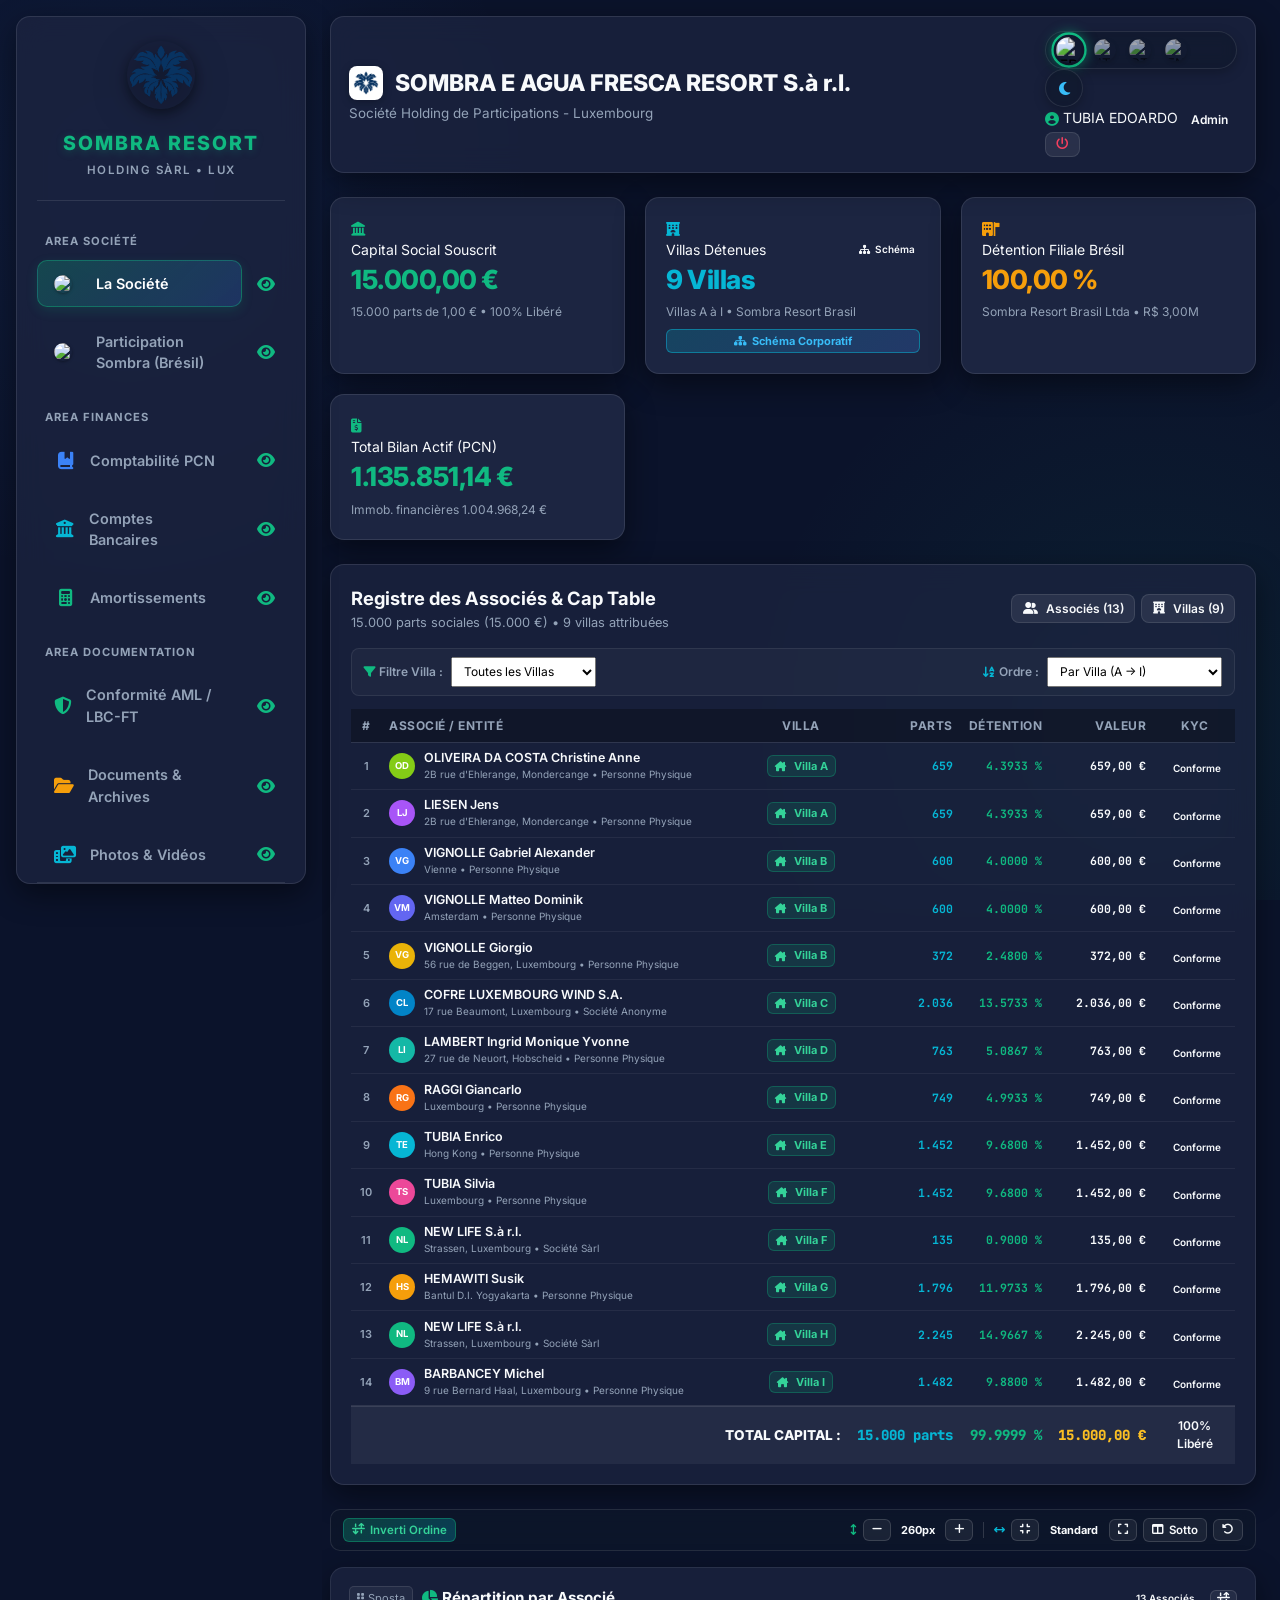
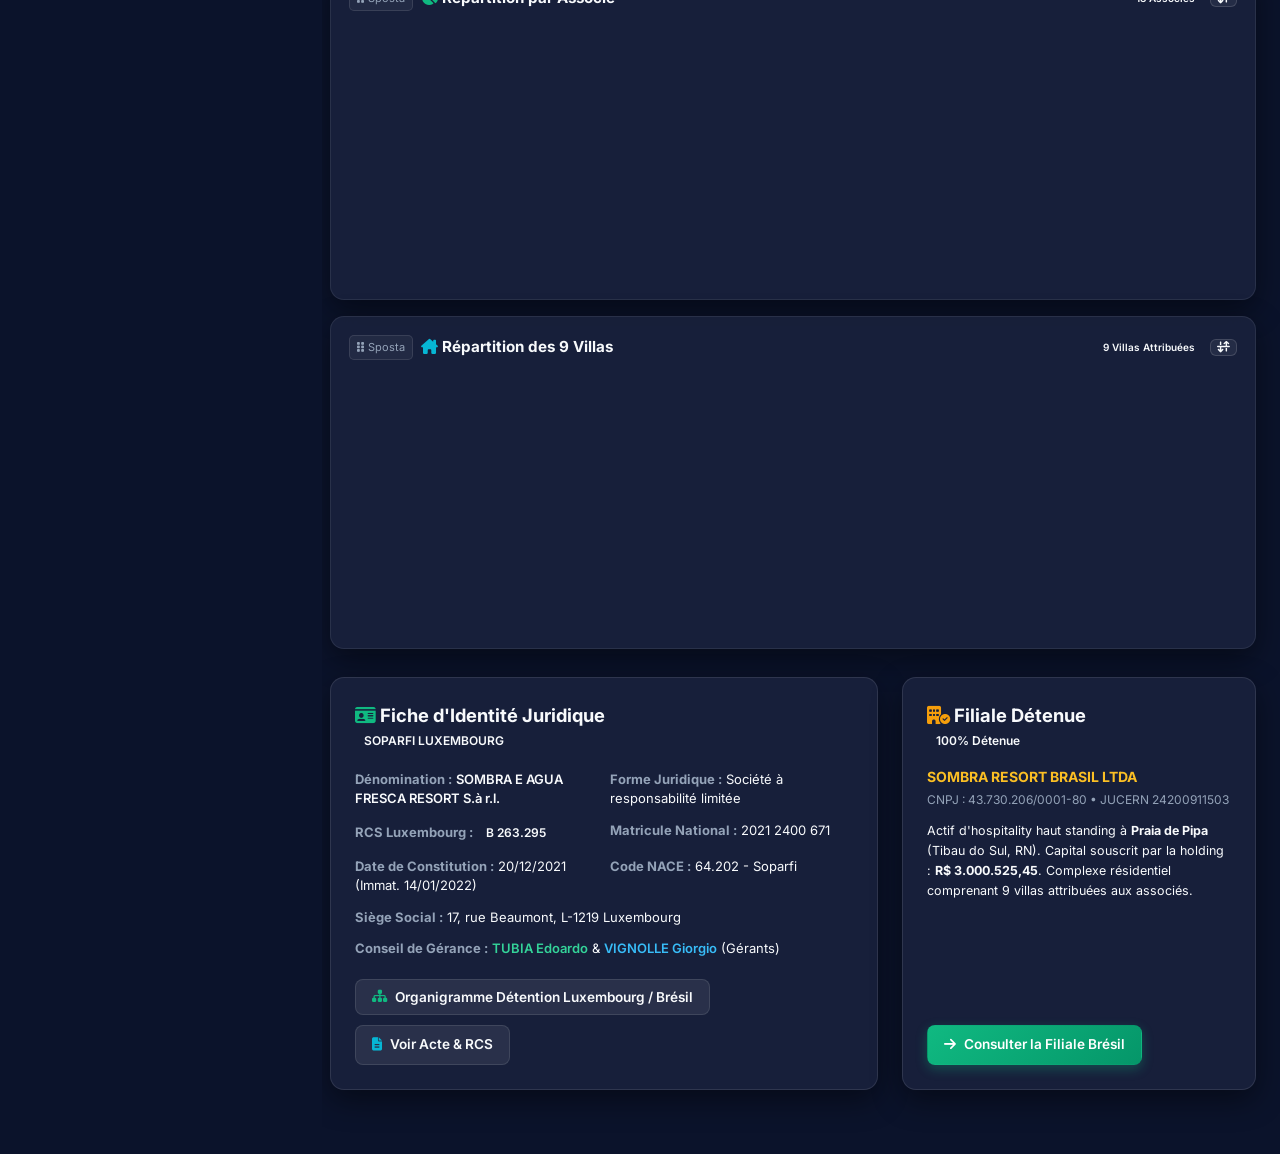
==== commit e9fb2e0a: "Aggiornamento quote Villa F: NEW LIFE Sarl (135 quote)" ====
--- a/index.html
+++ b/index.html
@@ -642,7 +642,7 @@
                                                     <td class="text-right font-mono">135</td>
                                                     <td class="text-right font-mono">0.9000%</td>
                                                     <td class="text-center font-bold text-fuchsia">F</td>
-                                                    <td class="font-bold">TUBIA Edoardo</td>
+                                                    <td class="font-bold">NEW LIFE Sàrl</td>
                                                     <td>Luxembourg</td>
                                                 </tr>
                                                 <tr class="highlight-row">
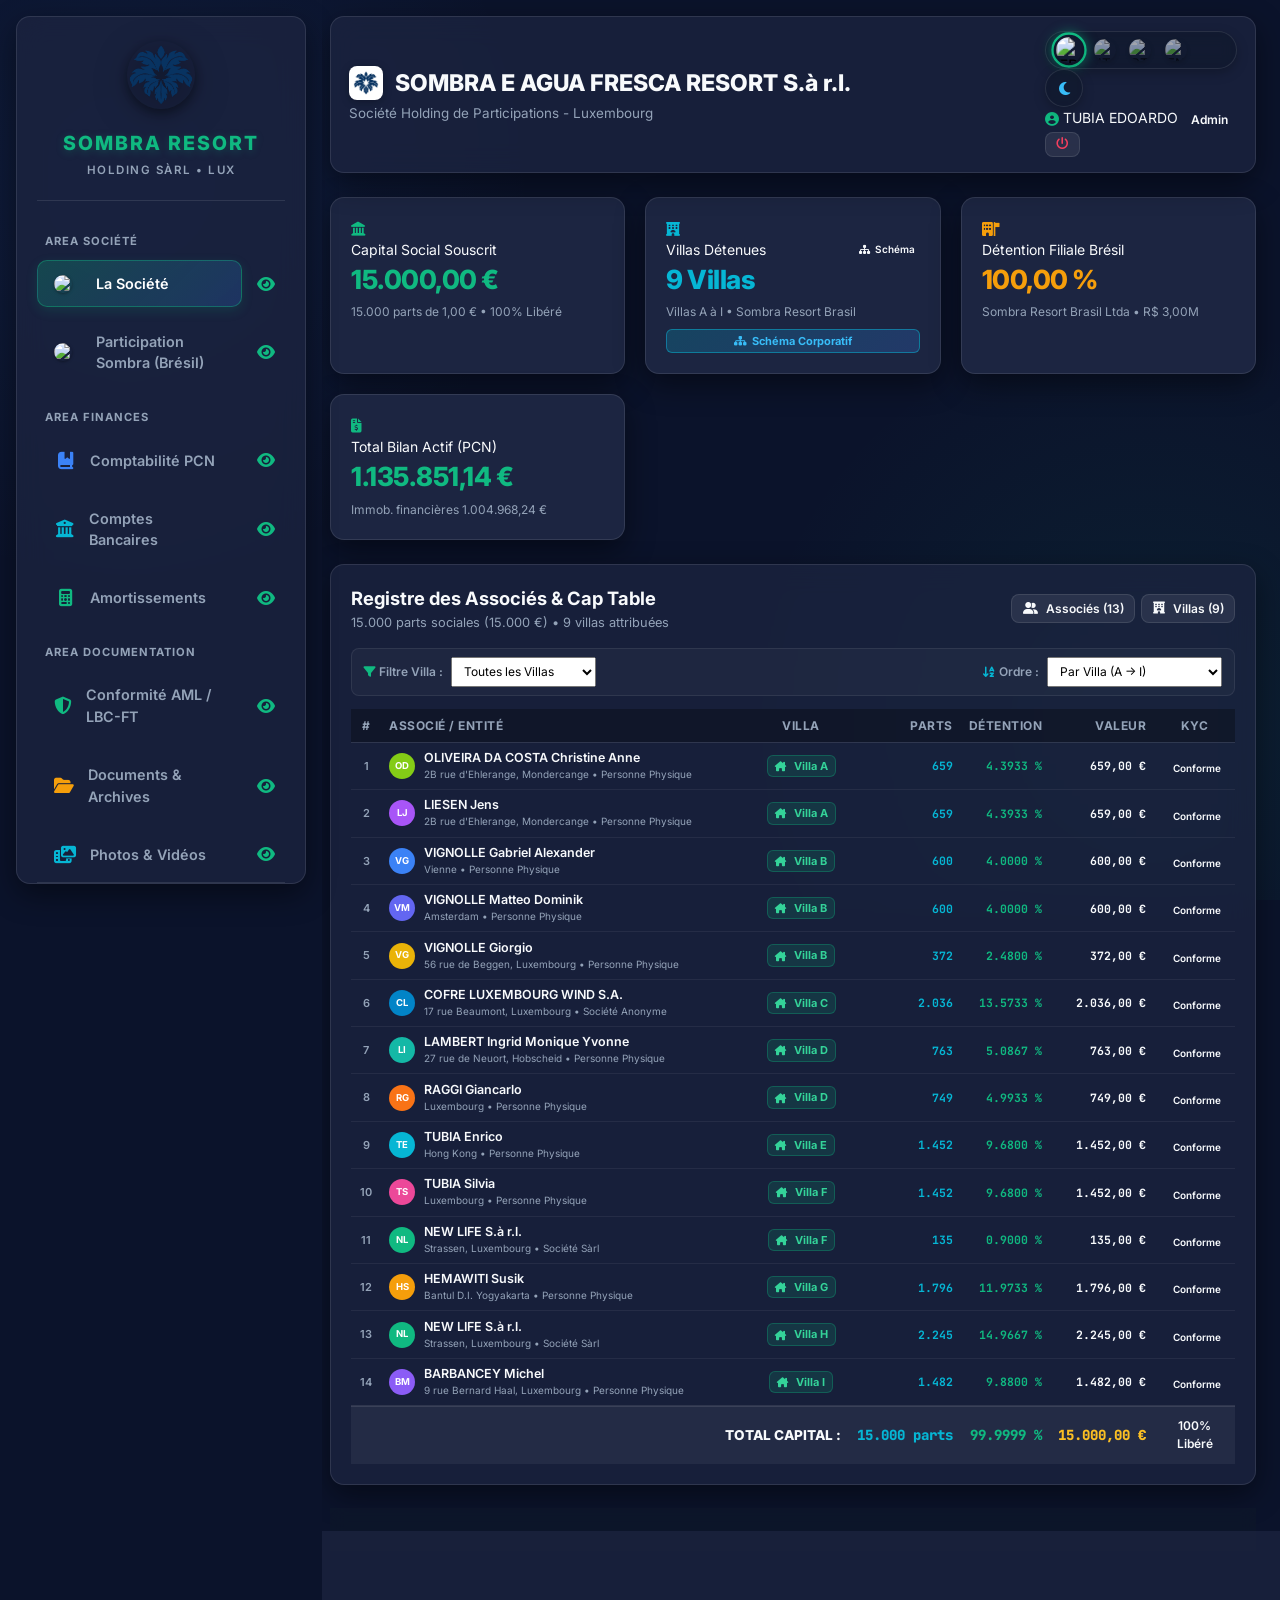
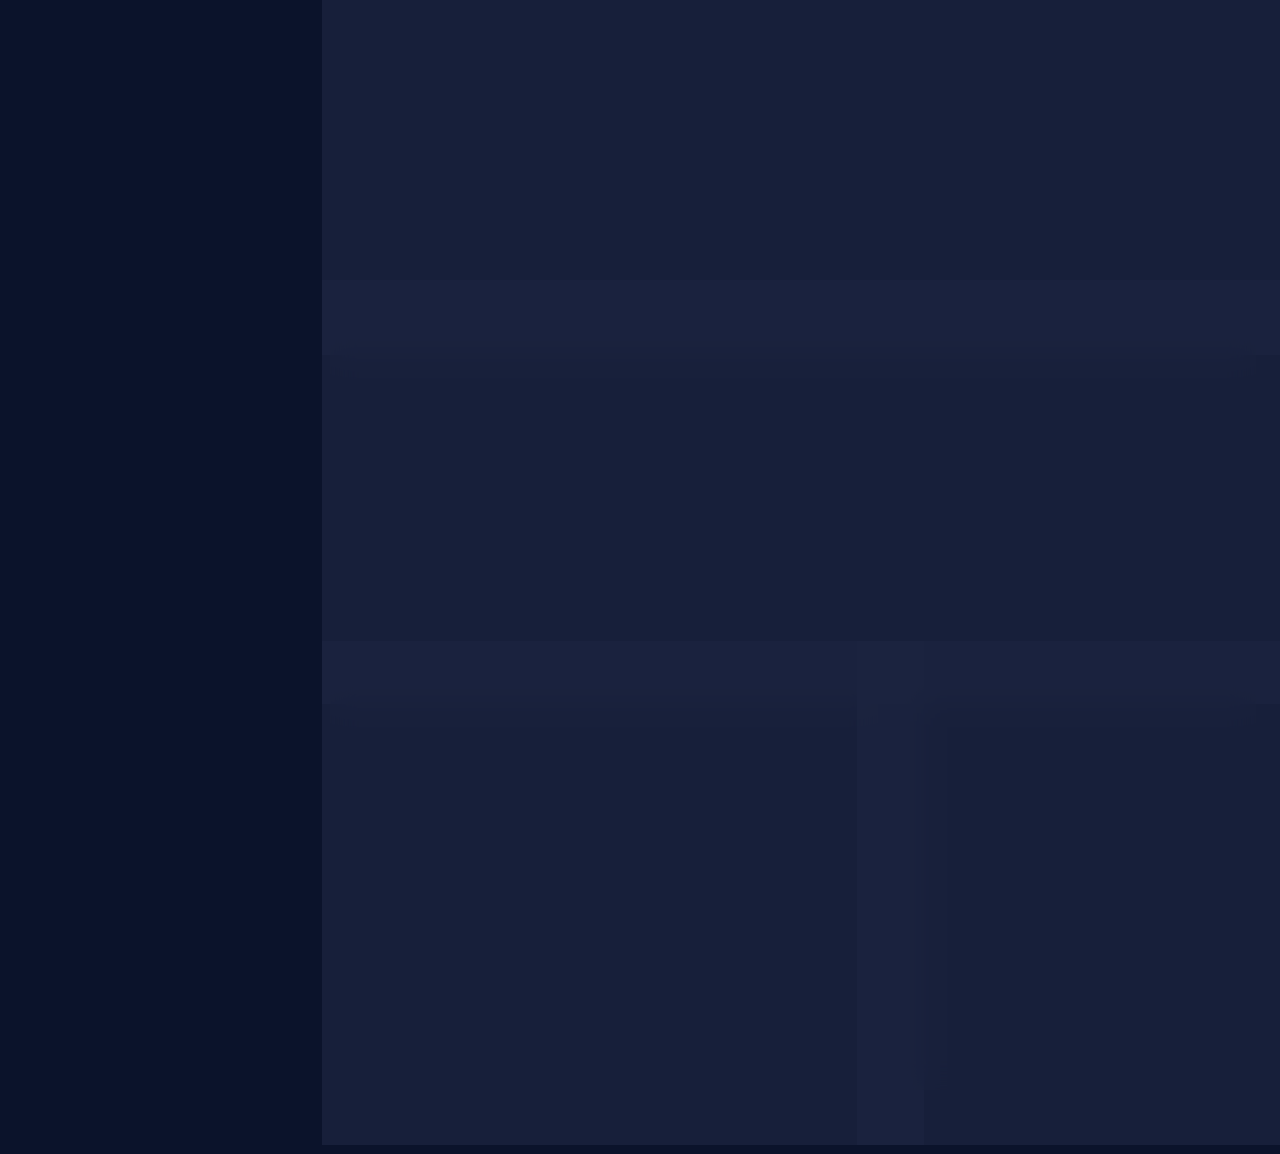
==== commit 1331ea19: "Aggiunto pulsante 'Aggiorna da Excel' in-app con importazione istantanea via SheetJS e automazione G" ====
--- a/index.html
+++ b/index.html
@@ -33,9 +33,11 @@
     <!-- Stylesheet -->
     <link rel="stylesheet" href="style.css?v=20261023g">
     <!-- Auth Guard -->
-    <script src="auth.js?v=20261023g"></script>
+    <script src="auth.js?v=20261025_v4"></script>
     <link rel="shortcut icon" href="brand_assets/favicon.ico?v=palma" type="image/x-icon">
     <link rel="apple-touch-icon" href="brand_assets/apple-touch-icon.png?v=palma">
+    <!-- i18n Core Engine -->
+    <script src="i18n.js?v=20261025_v4"></script>
 </head>
 <body>
     <div class="app-container">
@@ -433,27 +435,27 @@
                 <!-- Fiche d'Identité Juridique -->
                 <div class="glass-panel" style="padding: 1.5rem;">
                     <div class="section-header" style="margin-bottom: 1rem;">
-                        <h2 style="font-size: 1.15rem; color: var(--text-main);"><i class="fa-solid fa-id-card text-emerald"></i> Fiche d'Identité Juridique</h2>
+                        <h2 style="font-size: 1.15rem; color: var(--text-main);"><i class="fa-solid fa-id-card text-emerald"></i> <span data-i18n="legal_card_title">Fiche d'Identité Juridique</span></h2>
                         <span class="badge badge-emerald">SOPARFI LUXEMBOURG</span>
                     </div>
 
                     <div style="display: grid; grid-template-columns: 1fr 1fr; gap: 12px; font-size: 13px;">
-                        <div><strong style="color: var(--text-muted);">Dénomination :</strong> <span style="font-weight: 600; color: var(--text-main);">SOMBRA E AGUA FRESCA RESORT S.à r.l.</span></div>
-                        <div><strong style="color: var(--text-muted);">Forme Juridique :</strong> <span>Société à responsabilité limitée</span></div>
+                        <div><strong style="color: var(--text-muted);" data-i18n="legal_denomination">Dénomination :</strong> <span style="font-weight: 600; color: var(--text-main);">SOMBRA E AGUA FRESCA RESORT S.à r.l.</span></div>
+                        <div><strong style="color: var(--text-muted);" data-i18n="legal_forme">Forme Juridique :</strong> <span>Société à responsabilité limitée</span></div>
                         <div><strong style="color: var(--text-muted);">RCS Luxembourg :</strong> <span class="badge badge-blue">B 263.295</span></div>
-                        <div><strong style="color: var(--text-muted);">Matricule National :</strong> <span>2021 2400 671</span></div>
-                        <div><strong style="color: var(--text-muted);">Date de Constitution :</strong> <span>20/12/2021 (Immat. 14/01/2022)</span></div>
+                        <div><strong style="color: var(--text-muted);" data-i18n="legal_matricule">Matricule National :</strong> <span>2021 2400 671</span></div>
+                        <div><strong style="color: var(--text-muted);" data-i18n="legal_constitution">Date de Constitution :</strong> <span>20/12/2021 (Immat. 14/01/2022)</span></div>
                         <div><strong style="color: var(--text-muted);">Code NACE :</strong> <span>64.202 - Soparfi</span></div>
-                        <div style="grid-column: span 2;"><strong style="color: var(--text-muted);">Siège Social :</strong> <span>17, rue Beaumont, L-1219 Luxembourg</span></div>
-                        <div style="grid-column: span 2;"><strong style="color: var(--text-muted);">Conseil de Gérance :</strong> <span style="color: #34d399; font-weight: 600;">TUBIA Edoardo</span> & <span style="color: #38bdf8; font-weight: 600;">VIGNOLLE Giorgio</span> (Gérants)</div>
+                        <div style="grid-column: span 2;"><strong style="color: var(--text-muted);" data-i18n="legal_siege">Siège Social :</strong> <span>17, rue Beaumont, L-1219 Luxembourg</span></div>
+                        <div style="grid-column: span 2;"><strong style="color: var(--text-muted);" data-i18n="legal_gerance">Conseil de Gérance :</strong> <span style="color: #34d399; font-weight: 600;">TUBIA Edoardo</span> & <span style="color: #38bdf8; font-weight: 600;">VIGNOLLE Giorgio</span> (Gérants)</div>
                     </div>
 
                     <div style="margin-top: 1.25rem; display: flex; gap: 10px; flex-wrap: wrap;">
                         <button class="btn btn-secondary" onclick="openSchemaSocietarioModal()">
-                            <i class="fa-solid fa-sitemap text-emerald"></i> Organigramme Détention Luxembourg / Brésil
+                            <i class="fa-solid fa-sitemap text-emerald"></i> <span data-i18n="legal_btn_organigram">Organigramme Détention Luxembourg / Brésil</span>
                         </button>
                         <a href="documenti.html" class="btn btn-secondary">
-                            <i class="fa-solid fa-file-lines text-cyan"></i> Voir Acte & RCS
+                            <i class="fa-solid fa-file-lines text-cyan"></i> <span data-i18n="legal_btn_rcs">Voir Acte & RCS</span>
                         </a>
                     </div>
                 </div>
@@ -462,12 +464,12 @@
                 <div class="glass-panel" style="padding: 1.5rem; display: flex; flex-direction: column; justify-content: space-between;">
                     <div>
                         <div class="section-header" style="margin-bottom: 0.75rem;">
-                            <h2 style="font-size: 1.15rem; color: var(--text-main);"><i class="fa-solid fa-building-circle-check text-amber"></i> Filiale Détenue</h2>
-                            <span class="badge badge-amber">100% Détenue</span>
+                            <h2 style="font-size: 1.15rem; color: var(--text-main);"><i class="fa-solid fa-building-circle-check text-amber"></i> <span data-i18n="filiale_card_title">Filiale Détenue</span></h2>
+                            <span class="badge badge-amber" data-i18n="filiale_badge_pct">100% Détenue</span>
                         </div>
                         <div style="font-weight: 700; color: #fbbf24; font-size: 14px; margin-bottom: 4px;">SOMBRA RESORT BRASIL LTDA</div>
                         <div style="font-size: 12px; color: var(--text-muted); margin-bottom: 12px;">CNPJ : 43.730.206/0001-80 • JUCERN 24200911503</div>
-                        <div style="font-size: 12.5px; line-height: 1.6; color: var(--text-main);">
+                        <div style="font-size: 12.5px; line-height: 1.6; color: var(--text-main);" data-i18n="filiale_card_desc">
                             Actif d'hospitality haut standing à <strong>Praia de Pipa</strong> (Tibau do Sul, RN). 
                             Capital souscrit par la holding : <strong>R$ 3.000.525,45</strong>. 
                             Complexe résidentiel comprenant 9 villas attribuées aux associés.
@@ -475,7 +477,7 @@
                     </div>
                     <div style="margin-top: 1rem;">
                         <a href="partecipazioni.html" class="btn btn-primary btn-block">
-                            <i class="fa-solid fa-arrow-right"></i> Consulter la Filiale Brésil
+                            <i class="fa-solid fa-arrow-right"></i> <span data-i18n="filiale_btn_view">Consulter la Filiale Brésil</span>
                         </a>
                     </div>
                 </div>
@@ -755,7 +757,7 @@
                                     <div class="popup-body">
                                         <div class="popup-row"><strong>Associé Unique (100%) :</strong> <span>Sombra e Agua Fresca Resort Sàrl (Luxembourg)</span></div>
                                         <div class="popup-row"><strong>Capital Souscrit :</strong> <span class="font-mono text-emerald font-bold">R$ 3.000.525,45 (100%)</span></div>
-                                        <div class="popup-row"><strong>Administrateur au Brésil :</strong> <span>Edoardo Tubia</span></div>
+                                        <div class="popup-row"><strong>Administrateurs au Brésil :</strong> <span>Ricardo P. Portela & Edoardo Tubia (Pouvoirs isolés)</span></div>
                                         <div class="popup-row"><strong>Détention Copropriété :</strong> <span>90% (9 Villas : A à I)</span></div>
                                         <div class="popup-row"><strong>Participation S.C.P. :</strong> <span>60% Associé Participant</span></div>
                                     </div>
@@ -875,8 +877,8 @@
     </div>
     
     <!-- Core Scripts -->
-    <script src="data.js?v=20261023"></script>
-    <script src="i18n.js?v=20261023"></script>
-    <script src="app.js?v=20261023g"></script>
+    <script src="data.js?v=20261104"></script>
+    <script src="excel_importer.js?v=20261104"></script>
+    <script src="app.js?v=20261104"></script>
 </body>
 </html>
